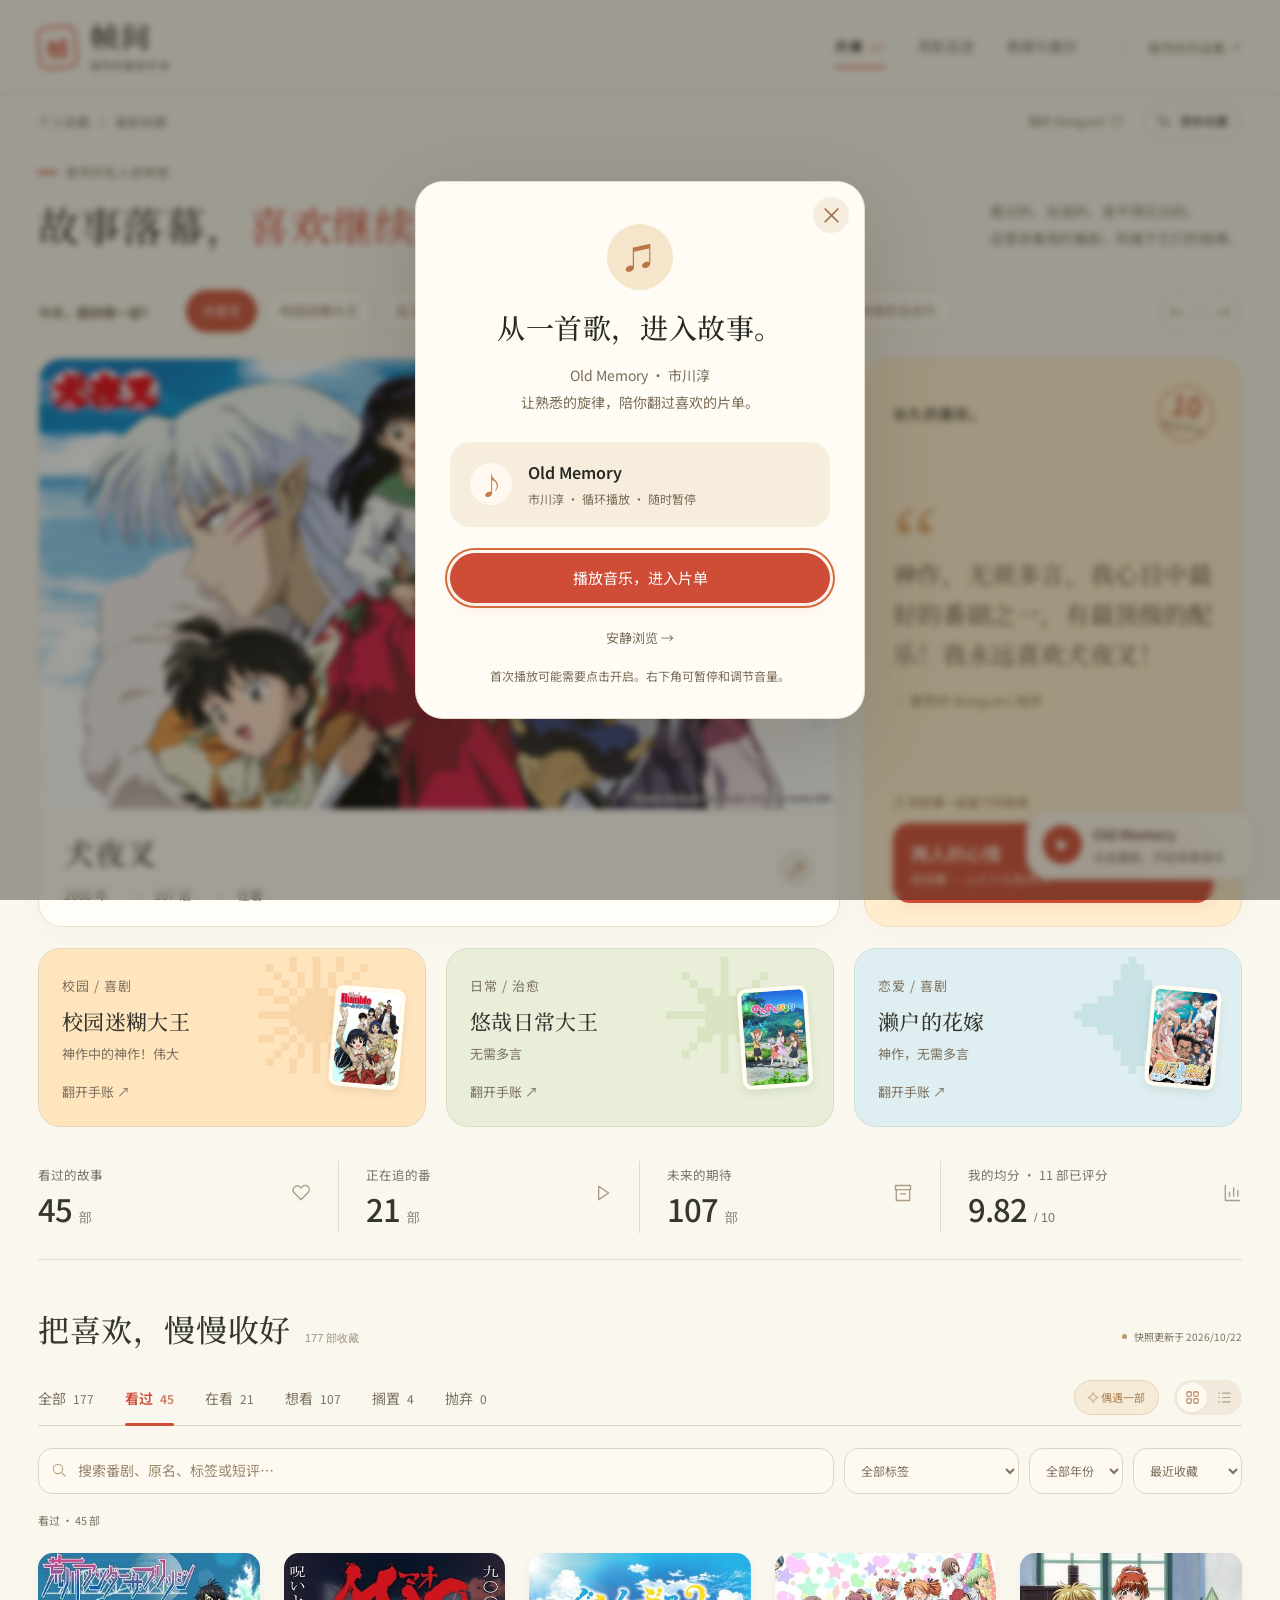
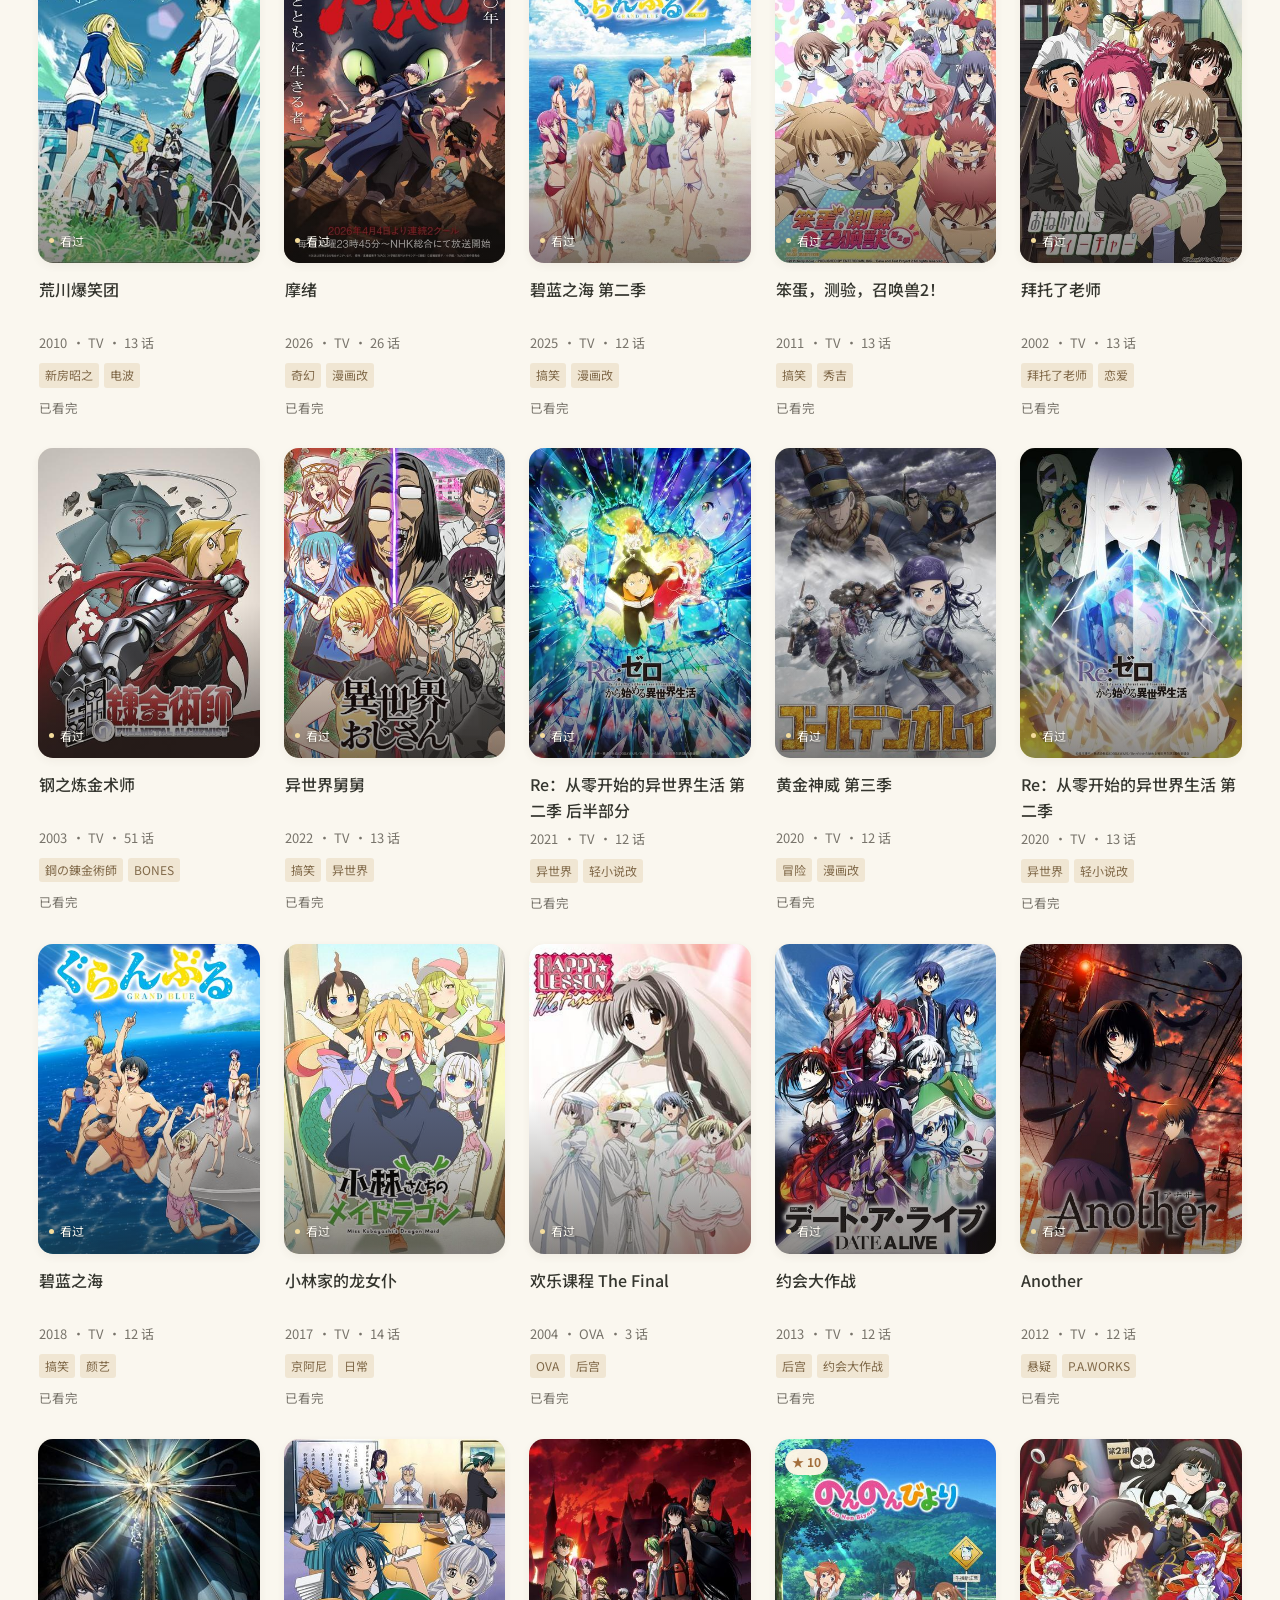
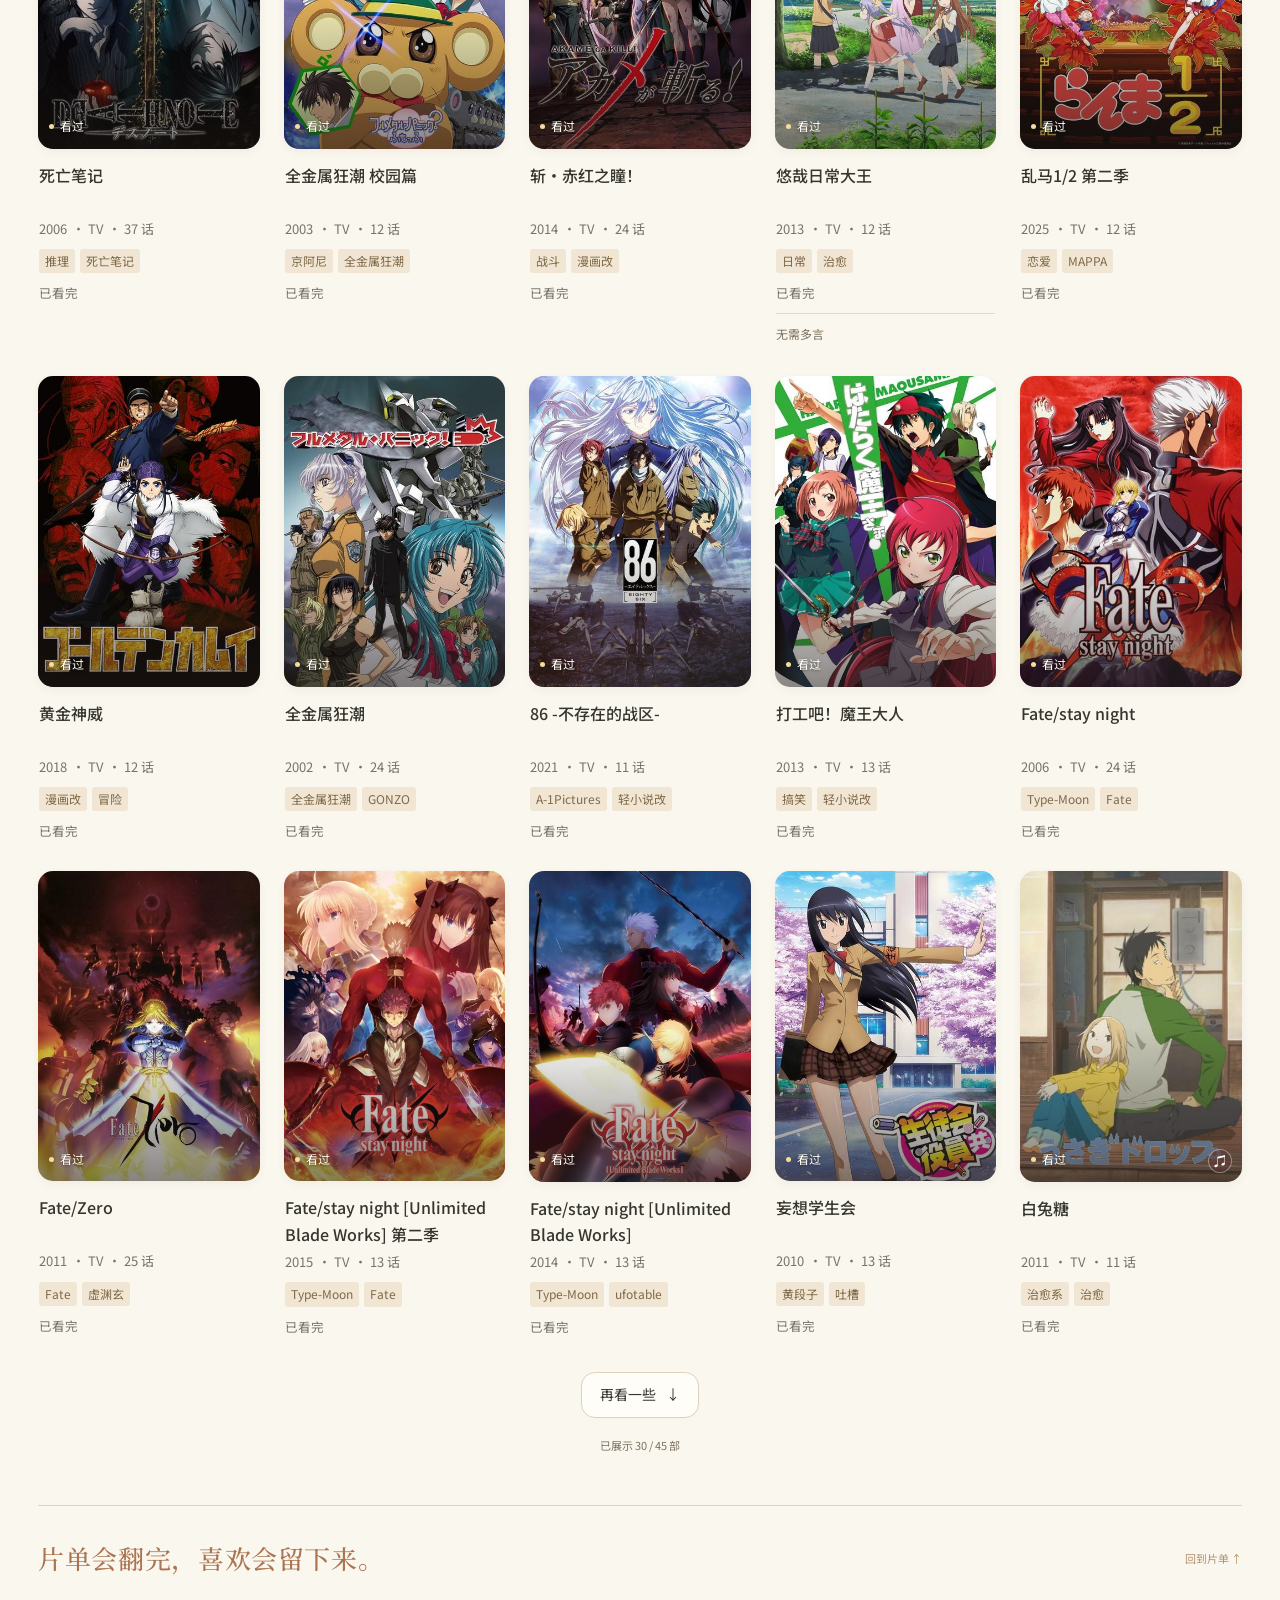
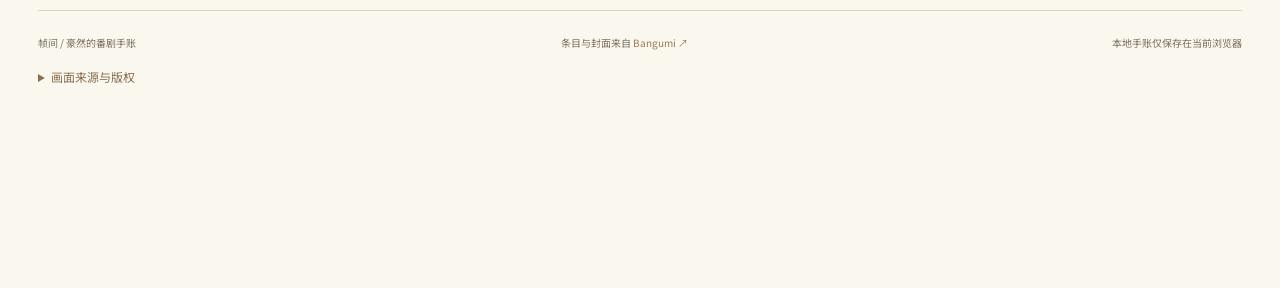
==== index.html @ 16576981 "Deploy 帧间番剧手账 v13 with detail-page v3 styles Co-Authored-By: Claude Opus 5.5 <noreply@anthropic.com>" ====
<!DOCTYPE html>
<html lang="zh-CN"><head><meta charset="utf-8"><meta name="viewport" content="width=device-width, initial-scale=1"><meta name="theme-color" content="#faf7ef"><meta name="description" content="帧间，豪然的独立番剧手账。真实的 Bangumi 收藏、海报、观看进度、评分与感想。"><title>帧间 · 豪然的番剧手账</title><link rel="icon" href="icon.svg" type="image/svg+xml"><link rel="preload" href="assets/fonts/noto-sans-sc-journal-400-700.woff2" as="font" type="font/woff2" crossorigin><link rel="stylesheet" href="style.css?v=13"><script defer src="music.js"></script><script defer src="app.js?v=11"></script></head><body>
<svg class="svg-defs" xmlns="http://www.w3.org/2000/svg" aria-hidden="true"><symbol id="i-grid" viewBox="0 0 24 24"><rect x="3" y="3" width="7" height="7" rx="1.5"/><rect x="14" y="3" width="7" height="7" rx="1.5"/><rect x="3" y="14" width="7" height="7" rx="1.5"/><rect x="14" y="14" width="7" height="7" rx="1.5"/></symbol><symbol id="i-heart" viewBox="0 0 24 24"><path d="M20.5 4.5a5 5 0 0 0-7 0L12 6l-1.5-1.5a5 5 0 0 0-7 7L12 20l8.5-8.5a5 5 0 0 0 0-7Z"/></symbol><symbol id="i-play" viewBox="0 0 24 24"><path d="m8 4 12 8-12 8Z"/></symbol><symbol id="i-chart" viewBox="0 0 24 24"><path d="M4 3v18h17M9 16v-5m5 5V6m5 10v-7"/></symbol><symbol id="i-search" viewBox="0 0 24 24"><circle cx="10.5" cy="10.5" r="7"/><path d="m16 16 5 5"/></symbol><symbol id="i-arrow" viewBox="0 0 24 24"><path d="M5 12h14m-6-6 6 6-6 6"/></symbol><symbol id="i-sync" viewBox="0 0 24 24"><path d="M20 9a8 8 0 0 0-14-3L3 9m0-6v6h6M4 15a8 8 0 0 0 14 3l3-3m0 6v-6h-6"/></symbol><symbol id="i-list" viewBox="0 0 24 24"><path d="M9 5h12M9 12h12M9 19h12M3 5h1M3 12h1M3 19h1"/></symbol><symbol id="i-box" viewBox="0 0 24 24"><path d="M4 8h16v13H4zM3 3h18v5H3zm6 10h6"/></symbol><symbol id="i-external" viewBox="0 0 24 24"><path d="M14 3h7v7m0-7L10 14M10 3H3v18h18v-7"/></symbol><symbol id="i-book" viewBox="0 0 24 24"><path d="M12 5v16M12 6C9 3 4 3 2 5v15c3-2 7-2 10 1 3-3 7-3 10-1V5c-3-2-7-2-10 1Z"/></symbol><symbol id="i-edit" viewBox="0 0 24 24"><path d="m15 4 5 5M3 21l5-1L21 7l-5-5L3 15z"/></symbol><symbol id="i-star" viewBox="0 0 24 24"><path d="m12 2 3 6.5 7 1-5 5 1 7-6-3.5L6 21l1-6.5-5-5 7-1Z"/></symbol></svg>
<a href="#library" class="skip-link">跳到片单</a>
<header class="masthead"><a href="#collection" class="brand" aria-label="帧间首页"><span class="brand-mark" aria-hidden="true">帧</span><span class="brand-sign">帧间<small>豪然的番剧手账</small></span></a><nav class="nav" aria-label="主导航"><button data-page="collection" class="nav-item active">片单<span id="navTotal">—</span></button><button data-page="stats" class="nav-item">观影足迹</button><button id="backupNav" class="nav-item">数据与备份</button></nav><a class="portfolio-link" href="https://haoran-works-anime.orangestork5.chatgpt.site" target="_blank" rel="noopener noreferrer">豪然的作品集 ↗</a></header>
<div class="workspace"><div class="topbar"><span class="breadcrumb">个人收藏 <span>/</span> <b id="pageCrumb">番剧收藏</b></span><div class="top-actions"><a href="https://bangumi.tv/user/1152693" target="_blank" rel="noopener noreferrer" class="source-link">我的 Bangumi <svg><use href="#i-external"/></svg></a><button class="button sync" id="syncBtn"><svg><use href="#i-sync"/></svg><span>更新收藏</span></button></div></div>
<main><section class="journal-intro"><div class="intro-kicker"><span class="red-dash"></span>豪然的私人放映室</div><div class="intro-heading"><h1>故事落幕，<em>喜欢继续。</em><span class="intro-star" aria-hidden="true">✳</span></h1><p>看过的、在追的、舍不得忘记的。<br>这里收着我的番剧，和属于它们的旋律。</p></div></section><div class="hero-switcher" id="heroSwitcher"><div class="feature-switch-label"><b>今天，翻到哪一部？</b><span id="featureCounter" class="sr-only" aria-live="polite"></span></div><div class="feature-options" id="featureOptions" aria-label="选择首页番剧"></div><div class="feature-stepper"><button data-feature-step="-1" aria-label="上一部首页番剧">←</button><button data-feature-step="1" aria-label="下一部首页番剧">→</button></div></div><section class="hero" id="hero" aria-label="精选番剧"><div id="heroCollage" class="hero-collage"></div></section><section class="editorial-shelf" id="editorialShelf" aria-label="我的特别收藏"></section><section class="metrics" aria-label="收藏概况" id="metrics"></section><div id="statusNav" hidden></div>
<section id="collectionPage" class="page-section"><div class="section-heading" id="library"><div><h2>把喜欢，慢慢收好<span id="libraryCount"></span></h2></div><div class="snapshot-label"><span class="tiny-dot"></span><span id="snapshotDate">正在读取记录…</span></div></div>
<div class="collection-toolbar"><div class="tabs" id="statusTabs" aria-label="观看状态"></div><div class="library-actions"><button class="surprise-btn" id="surpriseBtn" title="从当前片单随机打开一部">✧ 偶遇一部</button><div class="view-switch" aria-label="显示方式"><button aria-label="海报视图" aria-pressed="true" data-layout="grid" class="active"><svg><use href="#i-grid"/></svg></button><button aria-label="列表视图" aria-pressed="false" data-layout="list"><svg><use href="#i-list"/></svg></button></div></div></div>
<div class="filterbar"><label class="search-wrap"><svg><use href="#i-search"/></svg><input id="searchInput" type="search" placeholder="搜索番剧、原名、标签或短评…" aria-label="搜索番剧、原名、标签或短评"></label><select id="tagFilter" aria-label="按标签筛选"><option value="">全部标签</option></select><select id="yearFilter" aria-label="按播出年份筛选"><option value="">全部年份</option></select><select id="sortSelect" aria-label="排序方式"><option value="updated">最近收藏</option><option value="rating">我的评分 ↓</option><option value="date">播出时间 ↓</option><option value="title">名称 A—Z</option></select></div>
<div class="result-line"><span id="resultLabel" aria-live="polite">正在加载片单…</span><button class="text-btn" id="clearFilters" hidden>清除筛选 ×</button></div><div id="animeGrid" class="anime-grid"></div><div class="load-more"><button id="loadMore" class="button" hidden>再看一些 <span>↓</span></button><p id="endNote"></p></div></section>
<section id="statsPage" class="page-section" hidden><div class="section-heading"><div><h2>观影足迹</h2><p>从自己的评分与收藏里，回望那些留下来的故事。</p></div></div><div id="statsContent" class="stats-grid"></div></section>
<section class="closing-note"><p>片单会翻完，喜欢会留下来。</p><a href="#library">回到片单 ↑</a></section>
<footer><span>帧间 / 豪然的番剧手账</span><span>条目与封面来自 <a href="https://bangumi.tv/" target="_blank" rel="noopener noreferrer">Bangumi ↗</a></span><span>本地手账仅保存在当前浏览器</span><details class="art-credit"><summary>画面来源与版权</summary><div class="art-credit-grid"><p>犬夜叉：完结篇宣传图，2009。© Rumiko Takahashi / Shogakukan, Yomiuri TV, Sunrise。<a href="https://www.scla.com.cn/Jp/Index/pageView/catid/31/ip/10.html" target="_blank" rel="noopener noreferrer">来源 ↗</a></p><p>校园迷糊大王：二学期发行横图，2006，Prime Video。<a href="https://www.primevideo.com/detail/School-Rumble/0IIDK3F4SWD3840BJA1PM5CKGU" target="_blank" rel="noopener noreferrer">来源 ↗</a></p><p>乱马½：2024 重制版视觉图。© 高桥留美子・小学馆／制作委员会。<a href="https://tv.apple.com/jp/show/ranma-12/umc.cmc.3gfhmkai251xz4w9db60hayqz?l=en" target="_blank" rel="noopener noreferrer">来源 ↗</a></p><p>悠哉日常大王：系列后续篇冬日视觉图。<a href="https://tv.apple.com/us/show/non-non-biyori/umc.cmc.2vn3rw7q8punew7u7emrdpv25" target="_blank" rel="noopener noreferrer">来源 ↗</a></p><p>濑户的花嫁：2007 年动画宣传图。<a href="https://tv.apple.com/jp/show/瀬戸の花嫁/umc.cmc.72yd84bu8yi282exgj140xf68" target="_blank" rel="noopener noreferrer">来源 ↗</a></p><p>白兔糖：2011 年动画水彩视觉图。<a href="https://tv.apple.com/us/show/usagi-drop/umc.cmc.2723yvmzlu3mr46f52ntfb221" target="_blank" rel="noopener noreferrer">来源 ↗</a></p><p>小林家的龙女仆：2017 年第一季官方视觉图。<a href="https://maidragon.jp/1st/" target="_blank" rel="noopener noreferrer">来源 ↗</a></p><p>86：动画发行视觉图。©2020 安里アサト/KADOKAWA/Project-86。<a href="https://tv.apple.com/us/show/86-eighty-six/umc.cmc.gn669web3vt2ulq7a6f4hxzb" target="_blank" rel="noopener noreferrer">来源 ↗</a></p><p>画面版权归原作者及各制作方所有。</p></div></details></footer></main></div>
<dialog id="detailDialog" class="detail-dialog"><button class="close-dialog" aria-label="关闭详情" data-close="detailDialog">×</button><div id="detailContent"></div></dialog>
<dialog id="backupDialog" class="backup-dialog"><button class="close-dialog" aria-label="关闭备份窗口" data-close="backupDialog">×</button><h2>数据与备份</h2><p>网站展示豪然的 Bangumi 公开收藏快照。你在这里修改的状态、进度、评分和短评只保存在当前浏览器，不会改变其他访客看到的片单，也不会写回 Bangumi。</p><div id="backupInfo" class="backup-info"></div><div class="backup-actions"><button class="button primary" id="exportBtn">导出完整片单 ↓</button><button class="button" id="importBtn">导入片单备份 ↑</button><input id="importFile" type="file" accept="application/json,.json" hidden></div><p class="help-text">换设备前请导出备份。点击「更新收藏」可重新读取 Bangumi 公开记录，并保留本地手账。公开片单以站点发布的快照为准。</p><button class="text-btn danger" id="resetBtn">清除本地修改，恢复到最近的 Bangumi 记录</button></dialog>
<audio id="bgmAudio" src="assets/old-memory.mp3" preload="metadata"></audio>
<aside class="music-player" aria-label="背景音乐播放器"><button id="musicToggle" class="music-toggle" aria-label="播放背景音乐" aria-pressed="false"><span id="musicGlyph">▶</span></button><button id="openMusic" class="music-track" aria-label="打开背景音乐歌单"><b id="musicTitle">Old Memory</b><span id="musicState">市川淳 · 已暂停</span></button><button id="musicNext" class="player-icon" aria-label="下一首背景音乐">↠</button><button id="musicLoop" class="player-icon" aria-label="列表循环，点击切换单曲循环" title="列表循环">↻</button><label class="volume-control"><span>音量</span><input id="musicVolume" type="range" min="0" max="100" value="25" aria-label="背景音乐音量"><output id="volumeValue">25%</output></label></aside>
<dialog id="musicDialog" class="music-dialog" aria-labelledby="musicDialogTitle"><button class="close-dialog" data-close="musicDialog" aria-label="关闭背景音乐歌单">×</button><h2 id="musicDialogTitle">故事的另一种声音。</h2><p class="music-intro">Old Memory 已准备好，陪你慢慢翻过片单。<br>其他曲目补齐音源后，会加入循环与番剧联动。</p><div id="musicList" class="music-list"></div><div class="music-help"><p>外部音源无法播放时，可为曲目选择本机音频。音频仅在当前页面使用，关闭页面后需重新选择。</p><p id="musicMessage" role="status"></p></div><input id="localMusicFile" type="file" accept="audio/*,.mp3,.m4a,.ogg,.wav,.flac" hidden></dialog>
<dialog id="welcomeDialog" class="welcome-dialog" aria-labelledby="welcomeTitle"><button class="close-dialog" id="welcomeClose" aria-label="安静进入">×</button><span class="welcome-symbol" aria-hidden="true">♫</span><h2 id="welcomeTitle">从一首歌，进入故事。</h2><p>Old Memory · 市川淳<br>让熟悉的旋律，陪你翻过喜欢的片单。</p><div class="welcome-track"><span aria-hidden="true">♪</span><div><b>Old Memory</b><small>市川淳 · 循环播放 · 随时暂停</small></div></div><button class="button primary" id="welcomePlay" autofocus>播放音乐，进入片单</button><button class="quiet-button" id="welcomeQuiet">安静浏览 →</button><small class="welcome-tip">首次播放可能需要点击开启。右下角可暂停和调节音量。</small></dialog>
<div id="toast" class="toast" role="status" hidden></div><div id="fatalError" class="fatal-error" hidden></div></body></html>
---- style.css ----
:root{--bg:#faf7ef;--paper:#fffdf8;--ink:#282923;--muted:#75746b;--accent:#cf4c36;--line:#dedbd0;--tint:#f0ebdf;font-family:var(--font-ui);font-synthesis:none;color-scheme:light;background:var(--bg);color:var(--ink);scroll-behavior:smooth;scroll-padding-top:115px}*{box-sizing:border-box}[hidden]{display:none!important}body{margin:0;font-size:15px;line-height:1.7}a{color:inherit;text-decoration:none}h1,h2,h3,p,blockquote{margin:0}button,input,select,textarea{font:inherit}button{cursor:pointer;color:inherit}button,a{touch-action:manipulation;-webkit-tap-highlight-color:transparent}button:disabled{opacity:.5;cursor:wait}button:focus-visible,a:focus-visible,input:focus-visible,select:focus-visible,textarea:focus-visible{outline:3px solid #d66b3e;outline-offset:4px}::selection{background:#f9cd9d;color:#493323}svg{width:18px;height:18px;fill:none;stroke:currentColor;stroke-width:1.65;stroke-linecap:round;stroke-linejoin:round;flex-shrink:0}.svg-defs{position:absolute;width:0;height:0;overflow:hidden}.skip-link{position:fixed;top:-80px;left:20px;z-index:40;background:var(--accent);color:white;padding:12px 20px}.skip-link:focus{top:12px}
.masthead{position:sticky;top:0;z-index:7;display:flex;align-items:center;gap:45px;padding:20px max(38px,calc((100vw - 1300px)/2));border-bottom:1px solid #d7d4c7;background:#faf7eff5;backdrop-filter:blur(16px)}.brand{display:flex;align-items:center;gap:13px;flex-shrink:0}.brand-mark{width:39px;height:43px;border:2px solid var(--accent);border-radius:3px;color:var(--accent);font:600 23px var(--font-ui);display:grid;place-items:center;transform:rotate(-5deg)}.brand-sign{font:800 30px/1.1 var(--font-ui);letter-spacing:2px}.brand-sign small{display:block;font:11px/1.6 sans-serif;color:#6e7166;letter-spacing:1px;margin-top:5px}.nav{display:flex;gap:33px;align-items:center;margin-left:auto}.nav-item{border:0;background:none;font-size:14px;padding:9px 0;color:#77776d;position:relative;min-height:42px}.nav-item:after{content:"";position:absolute;height:2px;bottom:0;left:0;right:0;background:var(--accent);transform:scaleX(0);transform-origin:left;transition:transform .22s}.nav-item.active{color:var(--ink);font-weight:600}.nav-item.active:after,.nav-item:hover:after{transform:scaleX(1)}.nav-item span{font:11px Georgia,serif;color:var(--accent);margin-left:6px}.portfolio-link{font-size:12px;color:#77776b;padding-left:25px;border-left:1px solid var(--line);white-space:nowrap}.portfolio-link:hover{color:var(--accent)}.workspace{max-width:1376px;margin:auto;padding:0 38px}.topbar{display:flex;justify-content:flex-end;align-items:center;min-height:52px;gap:20px}.breadcrumb{margin-right:auto;color:#838277;font-size:11px;display:flex;gap:10px}.breadcrumb>b{font-weight:400}.top-actions{display:flex;align-items:center;gap:20px}.source-link{display:inline-flex;align-items:center;gap:6px;color:#78786c;font-size:12px}.source-link svg{width:12px;height:12px}.source-link:hover{color:var(--accent)}.button{display:inline-flex;align-items:center;justify-content:center;gap:10px;min-height:44px;padding:10px 18px;border:1px solid #d0cdbf;border-radius:5px;background:var(--paper);font-size:14px;transition:background .2s,transform .2s,border-color .2s}.button:hover{background:#f1eadd;transform:translateY(-1px);border-color:#bcb4a0}.button.primary{background:var(--accent);border-color:var(--accent);color:#fff}.button.primary:hover{background:#b83f2d;border-color:#b83f2d}.button.sync{min-height:31px;font-size:11px;padding:4px 9px;background:none}.sync svg{width:13px}.sync.busy svg{animation:spin 1s linear infinite}@keyframes spin{to{transform:rotate(360deg)}}.text-btn{background:none;border:0;padding:4px 0;font-size:13px;color:var(--accent)}.text-btn:hover{text-decoration:underline}.eyebrow{font-size:10px;letter-spacing:1.6px;font-weight:600;color:#8b806c}
.journal-intro{padding:15px 0 29px}.intro-kicker{display:flex;align-items:center;gap:9px;color:#787366;font-size:12px;letter-spacing:1px}.red-dash{width:19px;height:3px;background:var(--accent)}.intro-no{margin-left:auto;font-size:9px;letter-spacing:1.8px;color:#908879}.intro-heading{display:flex;justify-content:space-between;align-items:end;gap:25px;margin-top:10px}.intro-heading h1{font:700 clamp(29px,3.2vw,45px)/1.45 var(--font-ui);letter-spacing:1px}.intro-heading h1 em{font-style:normal;color:var(--accent)}.intro-star{display:inline-block;font:33px/1 sans-serif;color:var(--accent);margin-left:16px;vertical-align:4px}.intro-heading>p{font-size:12px;color:#878071;line-height:1.9;padding-bottom:5px}.hero-collage{display:grid;grid-template-columns:minmax(0,2.12fr) minmax(275px,1fr);gap:24px;align-items:stretch}.cover-story{min-width:0;background:#fffdf7;border:1px solid #e0dbce;border-radius:8px;overflow:hidden}.cover-image{border:0;background:#b9dbe5;padding:0;display:block;width:100%;position:relative;overflow:hidden}.cover-image>img{display:block;width:100%;height:auto;aspect-ratio:auto;object-fit:contain;transition:opacity .25s ease}.cover-image:hover>img{transform:none}.image-open{position:absolute;right:16px;bottom:39px;display:flex;align-items:center;gap:12px;background:#fffdf1f2;border:1px solid #fff8;border-radius:30px;color:#463e2c;font-size:11px;padding:9px 14px;opacity:0;transform:translateY(5px);transition:opacity .25s,transform .25s}.cover-image:hover .image-open{opacity:1;transform:none}.cover-caption{display:flex;align-items:center;gap:18px;padding:15px 23px}.cover-caption>div{display:flex;align-items:baseline;gap:13px}.cover-romaji{font:9px/1 monospace;color:var(--accent);letter-spacing:2px;order:2}.cover-caption h2{font:800 31px/1.2 var(--font-ui);letter-spacing:3px}.cover-info{font-size:11px;color:#8a8376;margin-left:auto;white-space:nowrap}.cover-info>span{padding:0 5px;color:#b0a590}.round-arrow{border:1px solid #d4ccbc;border-radius:50%;height:32px;width:32px;display:grid;place-items:center;background:transparent;font-size:19px;transition:color .2s,background .2s;flex-shrink:0}.round-arrow:hover{background:var(--accent);border-color:var(--accent);color:#fff}.editors-note{background:#ffedcd;border-radius:8px;border:1px solid #ecdfbd;padding:27px 28px 23px;display:flex;flex-direction:column;position:relative;min-width:0}.note-top{display:flex;align-items:center;justify-content:space-between;gap:15px}.note-top>span:first-child{font:600 17px/1.5 var(--font-ui);letter-spacing:1px}.note-top small{display:block;font:8px/1.5 sans-serif;letter-spacing:1.5px;color:#9b8768;margin-top:5px}.rating-seal{height:55px;width:55px;border:1px solid #c95a3d;border-radius:50%;display:flex;flex-direction:column;align-items:center;justify-content:center;color:#c55236;transform:rotate(9deg);flex-shrink:0}.rating-seal b{font:28px/1 Georgia,serif}.rating-seal small{font:8px/1.6 sans-serif;color:inherit;margin:2px 0 0;letter-spacing:0}.quote-mark{height:60px;font:100px/.95 Georgia,serif;color:#dfaa69;margin-top:18px}.editors-note blockquote{font:600 clamp(16px,1.45vw,21px)/1.95 var(--font-ui);color:#594433;letter-spacing:.5px}.note-author{display:block;font-size:10px;letter-spacing:.5px;color:#a08c70;margin-top:14px}.note-bottom{margin-top:auto;padding-top:23px}.note-bottom>span{font-size:10px;color:#98815e}.ost-ticket{display:flex;align-items:center;justify-content:space-between;gap:15px;width:100%;text-align:left;padding:14px 15px;margin-top:10px;background:#cf4c36;color:#fff8e8;border:0;border-radius:5px;position:relative;transition:background .2s,transform .2s}.ost-ticket:hover{background:#bb3e2b;transform:translateY(-2px)}.ost-ticket:before,.ost-ticket:after{content:"";position:absolute;top:50%;width:11px;height:11px;border-radius:50%;background:#ffedcd;transform:translateY(-50%)}.ost-ticket:before{left:-5px}.ost-ticket:after{right:-5px}.ost-ticket small{font-size:8px;letter-spacing:1.6px;opacity:.65;display:block}.ost-ticket b{font:600 18px/1.7 var(--font-ui);display:block;letter-spacing:1px}.ost-ticket em{font-size:9px;font-style:normal;opacity:.7;display:block}.ticket-play{width:32px;height:32px;border:1px solid #fff7;border-radius:50%;display:grid;place-items:center;font-size:19px}
.editorial-shelf{display:grid;grid-template-columns:repeat(3,minmax(0,1fr));gap:20px;margin-top:21px}.editorial-card{display:flex;align-items:center;gap:15px;position:relative;isolation:isolate;overflow:hidden;min-width:0;border:1px solid #decfb9;border-radius:7px;padding:21px 20px;background:#ffe5bd;text-align:left;transition:transform .28s cubic-bezier(.2,.8,.2,1),box-shadow .28s}.editorial-card.leaf{background:#e8eed8;border-color:#d4dfc2}.editorial-card.sky{background:#dfeef0;border-color:#cbdfe1}.editorial-copy{min-width:0;flex:1;position:relative;z-index:1}.editorial-kicker{font-size:9px;color:#9c7752;letter-spacing:1px}.leaf .editorial-kicker{color:#849366}.sky .editorial-kicker{color:#739598}.editorial-card h3{font:700 20px/1.7 var(--font-ui);margin-top:7px;white-space:nowrap;letter-spacing:.5px}.editorial-card p{font-size:11px;color:#9a7d5b;line-height:1.8;margin-top:2px}.leaf p{color:#8b9579}.sky p{color:#7c9393}.editorial-link{display:block;font-size:10px;color:#8d7154;margin-top:15px}.leaf .editorial-link{color:#7a8e62}.sky .editorial-link{color:#668e91}.editorial-card>img{width:70px;height:101px;object-fit:cover;border:4px solid #fffdf2;box-shadow:0 4px 8px #3a3b2f18;border-radius:3px;transform:rotate(5deg);transition:transform .3s;position:relative;z-index:1}.editorial-card.leaf>img{transform:rotate(-4deg)}.editorial-decoration{position:absolute;font-size:125px;line-height:1;right:42px;top:0;color:#efc48c66;z-index:0}.leaf .editorial-decoration{color:#c5d5a566}.sky .editorial-decoration{color:#b4d8dc88}.editorial-card:hover{transform:translateY(-4px);box-shadow:0 8px 20px #5b453016}.editorial-card:hover>img{transform:rotate(0deg) scale(1.035)}
.metrics{display:grid;grid-template-columns:repeat(4,minmax(0,1fr));padding:26px 0;border-bottom:1px solid var(--line);margin-bottom:38px;margin-top:8px}.metric{background:none;border:0;border-right:1px solid var(--line);padding:0 27px;min-width:0;display:flex;align-items:center;justify-content:space-between;text-align:left}.metric:first-child{padding-left:0}.metric:last-child{border:0;padding-right:0}.metric-name{font-size:11px;color:#938676}.metric-number{font:500 31px/1.5 Georgia,serif;display:block;letter-spacing:-1px}.metric-number small{font:11px sans-serif;margin-left:7px;color:#9d9180;letter-spacing:0}.metric-icon{color:#ad9c84}.metric-icon svg{height:20px;width:20px;transition:transform .2s}.metric:hover .metric-number{color:var(--accent)}.metric:hover .metric-icon{transform:translateY(-2px)}.page-section{min-width:0}.section-heading{display:flex;justify-content:space-between;align-items:end;gap:20px;margin-bottom:24px;scroll-margin-top:115px}.section-heading h2{font:700 31px/1.6 var(--font-ui);letter-spacing:1px;margin-top:6px}.section-heading h2>span{font:11px sans-serif;margin-left:14px;color:#9d8f7b;letter-spacing:0}.section-heading>div>.eyebrow{font-size:9px;letter-spacing:1.5px;color:#a08d73}.section-heading p{font-size:14px;color:var(--muted);margin-top:8px}.snapshot-label{display:flex;align-items:center;gap:7px;color:#a19580;font-size:10px;padding-bottom:8px}.tiny-dot{height:5px;width:5px;background:#b99961;border-radius:50%}.collection-toolbar{display:flex;justify-content:space-between;align-items:center;gap:20px;border-bottom:1px solid #dfd6c7}.tabs{display:flex;align-items:center;gap:31px}.tab{border:0;background:none;font-size:14px;padding:10px 0 14px;position:relative;color:#9b8c78;white-space:nowrap}.tab span{font-size:10px;margin-left:7px;color:#b0a28e}.tab:after{content:"";position:absolute;bottom:-1px;height:3px;border-radius:2px;background:var(--accent);left:0;right:0;transform:scaleX(0);transition:transform .22s}.tab.active{color:var(--accent);font-weight:600}.tab.active span{color:#cf7960}.tab.active:after{transform:scaleX(1)}.library-actions{display:flex;align-items:center;gap:15px;margin-bottom:7px}.surprise-btn{background:#f5ebd7;border:1px solid #e5d4b8;border-radius:30px;padding:7px 13px;font-size:11px;color:#ad8050;transition:background .2s}.surprise-btn:hover{background:#eddbbc}.view-switch{display:flex;gap:2px;background:#f0e9da;border-radius:5px;padding:3px}.view-switch button{display:grid;place-items:center;width:30px;height:29px;border:0;border-radius:3px;background:none;color:#b0a087}.view-switch button.active{background:#fffaf0;color:#af7850;box-shadow:0 1px 3px #7553230c}.view-switch svg{height:15px;width:15px}.filterbar{display:flex;gap:10px;margin:22px 0 14px}.search-wrap{flex:1;min-width:180px;position:relative}.search-wrap input{min-height:44px;border:1px solid #ded4c2;border-radius:5px;background:#fffcf5;color:#544536;display:block;width:100%;font-size:14px;padding:10px 14px 10px 39px}.search-wrap input::placeholder{color:#b4a58c}.search-wrap>svg{position:absolute;left:13px;top:14px;width:16px;height:16px;color:#b8a78c}.filterbar select{border:1px solid #e1d6c4;border-radius:5px;background:none;font-size:12px;color:#aa9475;min-height:44px;padding:8px 12px;max-width:175px}.result-line{display:flex;justify-content:space-between;align-items:center;min-height:25px;font-size:11px;color:#ae9b7f;margin:12px 0 20px}.anime-grid{display:grid;grid-template-columns:repeat(5,minmax(0,1fr));gap:30px 24px;align-items:start}.anime-card{border:0;background:none;padding:0;min-width:0;text-align:left;position:relative;border-radius:7px}.poster-wrap{aspect-ratio:3/4.2;border-radius:6px;overflow:hidden;background:#ede4d3;position:relative;isolation:isolate;box-shadow:0 3px 8px #54472f0f;transition:transform .28s cubic-bezier(.2,.8,.2,1),box-shadow .28s}.poster-wrap>img{display:block;object-fit:cover;width:100%;height:100%;transition:transform .5s cubic-bezier(.2,.8,.2,1)}.poster-wrap:after{content:"";position:absolute;inset:50% 0 0;z-index:0;pointer-events:none;background:linear-gradient(transparent,#211b1788)}.anime-card:hover .poster-wrap{transform:translateY(-5px);box-shadow:0 12px 24px #51412726}.anime-card:hover .poster-wrap>img{transform:scale(1.035)}.poster-score{position:absolute;top:10px;left:10px;background:#fff6e5f5;border-radius:4px;padding:3px 7px;color:#a36e3b;font-size:12px;font-weight:700}.poster-edit{position:absolute;top:10px;right:10px;background:white;padding:3px 6px;font-size:10px;border-radius:3px;color:var(--accent)}.poster-status{position:absolute;z-index:1;bottom:12px;left:11px;display:flex;align-items:center;gap:6px;font-size:11px;color:#fffcf4;text-shadow:0 1px 3px #0007}.status-dot{width:5px;height:5px;border-radius:50%;background:#f4dc9c;display:inline-block}.poster-hover{position:absolute;inset:0;z-index:2;background:#4a2b2425;display:grid;place-items:center;opacity:0;transition:opacity .25s}.poster-hover>span{background:#fff8e9ed;color:#8b6241;border-radius:30px;padding:9px 15px;font-size:11px;transform:translateY(6px);transition:transform .25s}.anime-card:hover .poster-hover{opacity:1}.anime-card:hover .poster-hover>span{transform:none}.soundtrack-badge{position:absolute;z-index:3;bottom:9px;right:10px;height:24px;width:24px;border-radius:50%;border:1px solid #fff6;background:#5e302b66;color:white;display:grid;place-items:center;font-size:13px}.card-content{padding:13px 1px 0}.card-content h3{font-size:16px;font-weight:600;line-height:1.65;min-height:52px;display:-webkit-box;-webkit-line-clamp:2;-webkit-box-orient:vertical;overflow:hidden;transition:color .2s}.anime-card:hover h3{color:var(--accent)}.card-meta{display:flex;gap:5px;flex-wrap:wrap;font-size:12px;color:#a28e71;margin-top:4px}.card-tags{display:flex;gap:5px;flex-wrap:wrap;margin-top:9px;max-height:48px;overflow:hidden}.card-tags>span{font-size:11px;padding:2px 6px;border-radius:3px;background:#f0e6d3;color:#ac8d62}.card-progress{display:flex;align-items:center;gap:7px;font-size:11px;color:#b39c7a;margin-top:9px}.card-progress progress{width:45px;height:4px;border:0;accent-color:#cc9565}.card-comment{font-size:12px;line-height:1.9;color:#a78b67;margin-top:10px;padding-top:9px;border-top:1px solid #e5d9c5;display:-webkit-box;-webkit-line-clamp:2;-webkit-box-orient:vertical;overflow:hidden}.anime-grid.list{grid-template-columns:1fr 1fr;gap:0 30px}.anime-grid.list .anime-card{display:flex;gap:20px;padding:20px 0;border-bottom:1px solid var(--line)}.anime-grid.list .poster-wrap{width:105px;flex-shrink:0}.anime-grid.list .card-content{padding:2px 0;min-width:0}.anime-grid.list h3{min-height:0}.anime-grid.list .poster-hover{display:none}.anime-grid.list .poster-status{left:8px;font-size:10px}.no-image:before{content:attr(data-title);display:grid;place-items:center;position:absolute;inset:0;padding:20px;font:20px serif;color:#aa9272}.no-image>img{opacity:0}.empty-state{grid-column:1/-1;text-align:center;padding:65px 20px;border:1px dashed #dccdb5;border-radius:8px}.empty-state p{margin:10px 0 20px;color:var(--muted)}.load-more{text-align:center;padding:35px 0 15px}.load-more p{font-size:11px;color:#b49c7a;margin-top:18px}.closing-note{display:flex;align-items:center;justify-content:space-between;gap:20px;border-top:1px solid #dfd3bf;border-bottom:1px solid #dfd3bf;padding:31px 0;margin-top:35px}.closing-note p{font:600 25px var(--font-ui);color:#ab7451}.closing-note p>span{display:block;font:9px sans-serif;letter-spacing:2px;color:#bc9a74;margin-top:12px}.closing-note>a{font-size:11px;color:#b1936d}footer{display:flex;justify-content:space-between;gap:15px;flex-wrap:wrap;font-size:10px;color:#b09876;padding:23px 0 108px}footer a{color:#9c7951}.art-credit{width:100%;font-size:9px;color:#b9a98f;line-height:1.8}

.stats-grid{display:grid;grid-template-columns:1fr 1fr;gap:24px}.stat-panel{border:1px solid var(--line);border-radius:10px;background:var(--paper);padding:30px}.stat-panel h3{font-size:19px;font-weight:600}.stat-panel>p{font-size:13px;color:var(--muted);margin:12px 0 20px}.big-stat{font:42px Georgia,serif;margin:20px 0 10px}.big-stat small{font:12px sans-serif;color:var(--muted);margin-left:12px}.bar-row{display:grid;grid-template-columns:73px 1fr 25px;gap:12px;align-items:center;font-size:12px;margin:13px 0;color:#6c775e}.bar-track{height:6px;background:#ecefe4;border-radius:4px;overflow:hidden}.bar-fill{height:100%;background:#92a47c;border-radius:4px}.bar-row>b{font-weight:500;text-align:right}.rated-list{display:grid;gap:12px}.rated-item{display:flex;align-items:center;gap:12px;font-size:13px}.rated-item img{width:36px;height:48px;object-fit:cover;border-radius:3px}.rated-item span{flex:1}.rated-item b{font-size:12px;color:var(--accent)}.tag-cloud{display:flex;gap:7px;flex-wrap:wrap;margin-top:20px}.tag-cloud button{font-size:11px;background:#eef0e8;border:0;border-radius:4px;padding:5px 8px;color:#6f7a60}
body:has(dialog[open]){overflow:hidden}dialog{border:1px solid #dedfd4;box-shadow:0 24px 100px #202f2133;border-radius:15px;background:var(--paper);color:var(--ink);max-height:calc(100dvh - 40px);padding:0;overscroll-behavior:contain}dialog::backdrop{background:#26312670;backdrop-filter:blur(5px)}dialog[open]{animation:dialog-in .25s cubic-bezier(.2,.8,.2,1)}@keyframes dialog-in{from{opacity:0;transform:translateY(15px) scale(.99)}to{opacity:1;transform:none}}.close-dialog{position:absolute;right:15px;top:13px;width:34px;height:34px;background:#fffefaee;border:1px solid #dce0d3;border-radius:50%;font-size:23px;line-height:1;color:#6b765e;z-index:2;transition:background .2s,transform .2s}.close-dialog:hover{background:#e9eddf;transform:rotate(90deg)}.detail-dialog{width:min(790px,calc(100% - 30px))}.detail-head{display:flex;gap:27px;align-items:start;padding:34px 38px;background:#eaece1}.detail-cover{width:145px;aspect-ratio:3/4.2;object-fit:cover;border-radius:7px;box-shadow:0 8px 15px #2634201a}.detail-info{padding-top:10px;min-width:0}.detail-info h2{font:600 29px/1.5 var(--font-ui);margin:13px 12px 8px 0}.detail-original{font-size:13px;color:var(--muted);margin-bottom:14px;overflow-wrap:anywhere}.detail-meta{display:flex;flex-wrap:wrap;gap:8px 14px;font-size:12px;color:#6c775d;margin-bottom:16px}.detail-body{padding:28px 38px 34px}.detail-tags{display:flex;flex-wrap:wrap;gap:7px;margin-bottom:22px}.detail-tags span{font-size:12px;color:#748063;padding:4px 8px;background:#e9eddf;border-radius:4px}.detail-summary{font-size:14px;line-height:2;color:#6e785f;white-space:pre-wrap;margin:8px 0 22px}.detail-body h3{font:600 21px var(--font-ui);margin-bottom:13px}.detail-body .explain{font-size:13px;line-height:1.9;color:var(--muted);margin-bottom:20px}.edit-row{display:grid;grid-template-columns:1fr 1fr;gap:16px}.edit-row label,.comment-label,.progress-edit label{display:block;font-size:13px;color:#657157}.edit-row select,.edit-row input,.detail-body textarea,.progress-edit input{display:block;width:100%;border:1px solid #d6ddcb;border-radius:6px;background:white;color:#44533a;font-size:15px;padding:10px 12px;margin-top:7px}.progress-edit{display:flex;align-items:end;gap:13px;padding:15px;border:1px solid var(--line);background:#f1f3e9;border-radius:8px;margin:18px 0}.progress-edit label{flex:1;min-width:0}.progress-total{font-size:12px;color:var(--muted);padding-bottom:11px;white-space:nowrap}.progress-note{font-size:12px;color:var(--muted);line-height:1.8}.comment-label{margin-top:18px}.detail-body textarea{min-height:105px;resize:vertical;line-height:1.9}.edit-actions{display:flex;justify-content:space-between;align-items:center;gap:15px;flex-wrap:wrap;margin-top:21px}.backup-dialog{width:min(550px,calc(100% - 30px));padding:35px}.backup-dialog h2{font:600 26px var(--font-ui);margin:15px 0}.backup-dialog p{font-size:14px;line-height:1.95;color:var(--muted)}.backup-info{padding:16px;background:#eff2e6;border-radius:7px;font-size:13px;line-height:2.1;color:#6d795c;margin:22px 0}.backup-actions{display:flex;gap:10px;flex-wrap:wrap}.backup-dialog .help-text{font-size:12px;margin:22px 0}.danger{color:#a3674d}.toast{position:fixed;bottom:108px;left:50%;transform:translateX(-50%);max-width:calc(100% - 30px);background:#4b5c3f;color:white;border-radius:8px;padding:12px 20px;z-index:30;font-size:13px;text-align:center;box-shadow:0 5px 20px #263c2020}.fatal-error{position:fixed;bottom:20px;left:20px;right:20px;background:#fff4df;border:1px solid #d8bb94;padding:20px;z-index:30;border-radius:8px}
.music-player{position:fixed;bottom:20px;right:25px;display:flex;align-items:center;gap:11px;border:1px solid #d9ddcf;background:#fffefaee;border-radius:12px;box-shadow:0 8px 35px #273c2414;backdrop-filter:blur(16px);padding:11px 14px;z-index:8;max-width:calc(100% - 28px)}.music-toggle{width:39px;height:39px;flex-shrink:0;border:0;border-radius:50%;background:#5d6d4e;color:white;display:grid;place-items:center}.music-toggle span{font-size:13px}.music-track{text-align:left;border:0;background:none;padding:0;min-width:145px}.music-track b{display:block;font-size:13px;font-weight:600}.music-track>span{display:block;font-size:11px;line-height:1.7;color:#7a816e}.music-track:hover b{color:var(--accent)}.player-icon{border:0;background:none;color:#758264;font-size:23px;min-width:31px;height:35px;border-radius:5px;padding:0 4px}.player-icon:hover{background:#edf0e5}.volume-control{display:flex;align-items:center;gap:6px;border-left:1px solid var(--line);padding-left:10px;font-size:10px;color:var(--muted)}.volume-control input{width:55px;accent-color:#768965}.volume-control output{font-size:10px;min-width:24px}.music-player.is-playing .music-toggle{box-shadow:0 0 0 5px #7f936514}.welcome-dialog{width:min(450px,calc(100% - 30px));text-align:center;padding:38px 33px 29px}.welcome-symbol{width:57px;height:57px;display:grid;place-items:center;font-size:30px;color:#7f8e68;background:#eff1e7;border-radius:17px;margin:0 auto 23px}.welcome-dialog h2{font:600 26px/1.5 var(--font-ui);margin:18px 0 14px}.welcome-dialog>p{font-size:14px;line-height:1.95;color:var(--muted)}.welcome-track{display:flex;align-items:center;gap:13px;text-align:left;padding:15px;background:#f0f2e8;border-radius:8px;margin:26px 0}.welcome-track>span{font-size:25px;color:#84936c}.welcome-track b{font-size:13px;display:block}.welcome-track small{font-size:11px;color:var(--muted);display:block;margin-top:3px}.welcome-dialog .button{display:flex;width:100%;min-height:47px}.quiet-button{border:0;background:none;font-size:13px;color:#788367;min-height:45px;padding:14px 5px 6px}.welcome-tip{display:block;font-size:11px;line-height:1.9;color:#858c79;margin-top:10px}.music-dialog{width:min(640px,calc(100% - 26px));padding:35px}.music-dialog h2{font:600 27px/1.6 var(--font-ui);margin:13px 0 10px}.music-intro{color:var(--muted);font-size:13px;line-height:1.9;margin-bottom:25px}.music-row{display:flex;gap:12px;align-items:center;border-top:1px solid var(--line);padding:16px 0}.music-row.selected{color:#526543}.choose-track{display:flex;align-items:center;gap:15px;text-align:left;border:0;background:none;padding:0;flex:1;min-width:0}.track-number{font:12px monospace;color:#9b9f91;width:18px;flex-shrink:0}.choose-track b{font-size:14px;display:block;font-weight:600}.choose-track b small{font-size:11px;color:var(--muted);font-weight:400;margin-left:8px}.choose-track>span>span{display:block;font-size:11px;color:var(--muted);margin-top:4px}.choose-track em{display:block;font-size:10px;color:#939981;font-style:normal;margin-top:4px}.track-actions{display:flex;align-items:center;gap:13px;flex-shrink:0}.track-actions button{font-size:11px}.track-actions a{font-size:18px;color:#90977e}.music-help{background:#eff1e7;border-radius:7px;padding:12px 15px;font-size:11px;color:#7c856c;line-height:1.9;margin-top:10px}.music-help p+p{margin-top:8px;color:var(--accent)}.anime-grid.refreshing{animation:results-in .22s ease both}@keyframes results-in{from{opacity:.35;transform:translateY(4px)}to{opacity:1;transform:none}}
/* Shared controls carry the magazine palette. */
.stat-panel{background:var(--paper);border-color:var(--line)}.bar-fill{background:#c97d58}.bar-track{background:#f0e5d3}.bar-row,.detail-meta,.detail-summary,.detail-body .explain,.edit-row label,.comment-label,.progress-edit label,.progress-total,.progress-note,.backup-dialog p,.backup-info,.backup-dialog .help-text,.music-track>span,.volume-control,.welcome-dialog>p,.welcome-tip,.welcome-track small,.quiet-button,.music-intro,.choose-track>span>span,.choose-track em,.music-help{color:#796c58}.detail-head{background:#f5ead6}.detail-body h3,.detail-info h2,.backup-dialog h2{color:#463d32}.detail-tags span,.tag-cloud button{background:#f3e9d8;color:#8c6e48}.detail-cover{box-shadow:0 8px 20px #6d49341f}.edit-row select,.edit-row input,.detail-body textarea,.progress-edit input{border-color:#ded1bb;color:#66513d}.progress-edit,.backup-info,.music-help{background:#f4ecdd;border-color:#e6d8c0}.close-dialog{color:#a36d48;border-color:#e1d1b8;background:#fffaf0}.close-dialog:hover{background:#f4e2c5}.detail-music{display:block;border:1px solid #ddbca3;background:#faebda;color:#a56946;border-radius:4px;font-size:11px;padding:6px 9px;margin-top:13px;text-align:left}.detail-music:hover{background:#f2dbc0}.music-player{border-color:#e0d2bc;background:#fffcf4f0;box-shadow:0 8px 35px #6b432a14}.music-toggle{background:var(--accent)}.music-track b{color:#674c36}.player-icon{color:#a17d54}.player-icon:hover{background:#f7ead4}.volume-control input{accent-color:#c78755}.music-player.is-playing .music-toggle{box-shadow:0 0 0 5px #cf4c3612}.welcome-symbol{color:#ca7447;background:#f8ead1}.welcome-track{background:#f5ecd9}.welcome-track>span{color:#c27c49}.welcome-dialog{background:#fffcf5}.music-row.selected{color:var(--accent)}.choose-track em{font-size:11px}.track-number{color:#b1a087}.track-actions a{color:#b7946c}.music-help p+p{color:var(--accent)}.toast{background:#ad6345}.danger{color:#b86545}.rated-item b{color:var(--accent)}
/* Secondary copy remains readable on the light paper. */
.card-meta,.card-progress,.card-comment,.result-line,.filterbar select,.tab,.snapshot-label,.metric-name,.metric-number small,.cover-info,.source-link,.portfolio-link,.intro-heading>p,.editorial-card p,.editorial-link,.editorial-kicker,.editorial-card.leaf p,.editorial-card.sky p,.leaf .editorial-link,.sky .editorial-link,.leaf .editorial-kicker,.sky .editorial-kicker,.load-more p,footer,.art-credit{color:#7c705e}.card-tags>span{color:#806949}.search-wrap input::placeholder{color:#97866b}.note-author{color:#8e7452}.note-bottom>span{color:#967345}.note-top small{color:#927347}.eyebrow{color:#8c7759}
@media(min-width:1700px){.workspace{max-width:1480px}.masthead{padding-left:max(38px,calc((100vw - 1404px)/2));padding-right:max(38px,calc((100vw - 1404px)/2))}.anime-grid{grid-template-columns:repeat(6,minmax(0,1fr))}}
@media(max-width:1150px){.workspace{padding:0 28px}.masthead{padding:18px 28px;gap:28px}.nav{gap:27px}.portfolio-link{padding-left:20px}.hero-collage{grid-template-columns:minmax(0,1.8fr) minmax(270px,1fr);gap:20px}.editors-note{padding:24px}.quote-mark{height:45px;font-size:80px;margin-top:12px}.editors-note blockquote{font-size:17px;line-height:1.85}.note-bottom{padding-top:18px}.cover-caption{padding:15px 18px;gap:12px}.cover-romaji{display:none}.cover-caption h2{font-size:29px}.cover-info{font-size:10px}.editorial-shelf{gap:15px}.editorial-card{padding:19px 16px;gap:11px}.editorial-card h3{font-size:18px}.editorial-card>img{width:61px;height:89px}.editorial-card p{font-size:10px}.anime-grid{grid-template-columns:repeat(4,minmax(0,1fr));gap:29px 21px}.tabs{gap:25px}.filterbar select{max-width:145px}.metric{padding:0 20px}.intro-heading h1{font-size:38px}.intro-heading>p{font-size:11px}.intro-star{font-size:29px;margin-left:10px}.section-heading h2{font-size:29px}}
@media(max-width:900px){.workspace{padding:0 24px}.masthead{padding:17px 24px;gap:20px}.portfolio-link{padding-left:17px}.nav{gap:23px}.brand-sign{font-size:27px}.brand-sign small{font-size:10px}.brand-mark{height:40px;width:36px;font-size:21px}.intro-heading h1{font-size:33px}.intro-heading>p{display:none}.intro-star{font-size:27px}.hero-collage{grid-template-columns:minmax(0,1.5fr) minmax(260px,1fr);gap:17px}.editors-note{padding:20px}.note-top>span:first-child{font-size:15px}.rating-seal{height:45px;width:45px}.rating-seal b{font-size:23px}.quote-mark{height:38px;margin-top:11px;font-size:68px}.editors-note blockquote{font-size:15px;line-height:1.8}.note-author{font-size:9px;margin-top:10px}.note-bottom{padding-top:15px}.note-bottom>span{font-size:9px}.ost-ticket{padding:11px 13px;gap:10px;margin-top:7px}.ost-ticket b{font-size:16px}.ost-ticket small{font-size:7px}.ost-ticket em{font-size:8px}.ticket-play{width:27px;height:27px;font-size:17px}.cover-caption{padding:17px 16px;flex-wrap:wrap;gap:8px 10px}.cover-caption>div{flex:1}.cover-caption h2{font-size:28px}.cover-info{font-size:10px;order:3;width:100%;margin:0}.cover-image>img{min-height:0;object-fit:contain;object-position:center}.editorial-shelf{gap:14px}.editorial-card{padding:16px 13px;display:block;min-height:168px}.editorial-card h3{font-size:17px;white-space:normal;max-width:140px;line-height:1.7}.editorial-card>img{position:absolute;right:12px;bottom:21px;width:51px;height:73px;opacity:.9}.editorial-card p{font-size:10px;max-width:110px}.editorial-link{font-size:9px;position:absolute;bottom:-35px;left:0}.editorial-kicker{font-size:8px}.editorial-decoration{font-size:120px;right:10px}.metrics{margin-bottom:31px;padding:24px 0}.metric-icon{display:none}.metric{padding:0 16px}.metric-name{font-size:10px}.metric-number{font-size:28px}.anime-grid{grid-template-columns:repeat(3,minmax(0,1fr));gap:28px 19px}.collection-toolbar{flex-wrap:wrap;gap:4px}.tabs{flex:1;justify-content:space-between;gap:25px}.library-actions{margin-left:auto;padding:5px 0 6px}.filterbar{flex-wrap:wrap}.search-wrap{flex-basis:100%}.filterbar select{flex:1;max-width:none;min-width:0}.stats-grid{grid-template-columns:1fr}.music-player{right:18px;bottom:16px}.music-track{min-width:130px}.volume-control>span{display:none}}
@media(max-width:650px){:root{scroll-padding-top:135px}.workspace{padding:0 18px}.masthead{padding:15px 18px 9px;gap:14px;flex-wrap:wrap}.brand-mark{width:32px;height:36px;font-size:20px;border-width:1.5px}.brand{gap:9px}.brand-sign{font-size:27px}.brand-sign small{font-size:9px;letter-spacing:.5px}.portfolio-link{margin-left:auto;border:0;padding:0;font-size:11px}.nav{order:3;width:100%;justify-content:space-between;gap:20px;margin:0}.nav-item{font-size:13px;min-height:33px;padding:4px 0 7px}.topbar{min-height:47px}.breadcrumb{display:none}.top-actions{width:100%;justify-content:space-between}.source-link{font-size:11px}.button.sync{font-size:10px;min-height:29px}.journal-intro{padding:12px 0 20px}.intro-kicker{font-size:10px;letter-spacing:.5px}.intro-no{font-size:7px;letter-spacing:.8px}.red-dash{height:2px;width:13px}.intro-heading{margin-top:10px;gap:0}.intro-heading h1{font-size:clamp(24px,6.9vw,35px);letter-spacing:.3px;white-space:nowrap}.intro-star{font-size:22px;margin-left:8px;vertical-align:1px}.hero-collage{display:block}.cover-story{border-radius:6px}.cover-image>img{min-height:0;object-fit:contain;aspect-ratio:auto}.cover-caption{padding:15px 17px;gap:8px 13px;flex-wrap:nowrap}.cover-caption>div{flex:0 0 auto}.cover-caption h2{font-size:28px;letter-spacing:2px}.cover-info{margin-left:auto;font-size:9px;width:auto;order:0;white-space:normal;max-width:110px;text-align:right}.cover-info span{padding:0 2px}.round-arrow{height:29px;width:29px;font-size:17px}.image-open{display:none}.editors-note{margin-top:15px;padding:20px 21px 18px;border-radius:6px}.note-top{display:none}.quote-mark{position:absolute;top:12px;right:18px;font-size:90px;color:#dfaa693d;height:0;margin:0;pointer-events:none}.editors-note blockquote{font-size:16px;line-height:1.9;position:relative;padding-right:0;letter-spacing:0}.note-author{font-size:10px;margin-top:10px}.note-bottom{padding-top:12px}.note-bottom>span{display:none}.ost-ticket{padding:11px 16px;margin-top:0}.ost-ticket>span:first-child{display:grid;grid-template-columns:auto 1fr;gap:1px 12px;align-items:center}.ost-ticket small{grid-column:1/-1;font-size:7px;letter-spacing:1px}.ost-ticket b{font-size:17px;line-height:1.7}.ost-ticket em{font-size:9px}.ticket-play{height:30px;width:30px}.editorial-shelf{display:flex;overflow:auto;scroll-snap-type:x mandatory;gap:13px;padding:4px 1px 12px;margin-top:16px;scrollbar-width:thin;scrollbar-color:#d3b98f transparent}.editorial-card{flex:0 0 86%;display:flex;min-height:157px;padding:20px;gap:18px;scroll-snap-align:start}.editorial-card h3{font-size:21px;white-space:nowrap;max-width:none}.editorial-card p{font-size:12px;max-width:none}.editorial-kicker{font-size:10px}.editorial-card>img{position:relative;right:auto;bottom:auto;width:67px;height:96px;opacity:1}.editorial-link{font-size:11px;position:static;margin-top:13px}.editorial-decoration{font-size:140px;right:25px}.metrics{grid-template-columns:repeat(2,minmax(0,1fr));gap:18px 0;padding:20px 0 24px;margin-top:4px;margin-bottom:29px}.metric{padding:0 0 0 21px}.metric:nth-child(2){border:0}.metric:nth-child(3){padding-left:0}.metric-name{font-size:11px}.metric-number{font-size:31px}.metric-number small{font-size:11px}.section-heading{scroll-margin-top:135px;flex-wrap:wrap;align-items:start;gap:7px;margin-bottom:18px}.section-heading h2{font-size:27px;margin-top:5px;letter-spacing:.5px}.section-heading h2>span{font-size:10px;margin-left:8px}.section-heading>div>.eyebrow{font-size:8px;letter-spacing:1px}.snapshot-label{font-size:10px;padding-bottom:0}.tabs{gap:23px;width:100%;flex-basis:100%;overflow:auto;scrollbar-width:none}.tab{font-size:14px;padding-bottom:12px}.tab span{display:none}.library-actions{width:100%;justify-content:space-between;margin:0;padding:5px 0 10px}.surprise-btn{font-size:12px;min-height:35px;padding:6px 13px}.view-switch button{width:32px;height:30px}.filterbar{gap:8px;margin-top:17px}.search-wrap input{font-size:16px;min-height:46px;padding-left:38px}.search-wrap>svg{top:15px}.filterbar select{font-size:13px;min-height:43px;padding:8px;max-width:calc(50% - 4px)}.filterbar #sortSelect{max-width:none;flex-basis:100%}.result-line{font-size:12px;margin:13px 0 18px}.anime-grid{grid-template-columns:repeat(2,minmax(0,1fr));gap:27px 16px}.poster-wrap{aspect-ratio:3/4.15}.poster-score{font-size:11px;top:8px;left:8px;padding:2px 6px}.poster-status{font-size:10px;bottom:10px;left:9px}.soundtrack-badge{height:22px;width:22px;bottom:8px;right:8px}.poster-hover{display:none}.card-content{padding-top:11px}.card-content h3{font-size:16px;line-height:1.65;min-height:52px}.card-meta,.card-tags>span,.card-progress,.card-comment{font-size:12px}.card-meta{gap:4px}.card-progress{flex-wrap:wrap;gap:5px}.anime-grid.list{grid-template-columns:1fr}.anime-grid.list .anime-card{gap:17px;padding:18px 0}.anime-grid.list .poster-wrap{width:92px}.anime-grid.list .card-content{flex:1}.load-more{padding-top:30px}.load-more p{font-size:11px}.closing-note{padding:25px 0;gap:10px}.closing-note p{font-size:20px}.closing-note p>span{font-size:8px;margin-top:10px;letter-spacing:1.5px}.closing-note>a{font-size:10px;white-space:nowrap}footer{font-size:10px;gap:9px;padding-bottom:110px}.art-credit{font-size:8px}.section-heading p{font-size:13px}.stat-panel{padding:23px}.stat-panel h3{font-size:18px}.detail-head{padding:28px 21px 23px;gap:17px}.detail-cover{width:95px}.detail-info{padding-top:5px}.detail-info .eyebrow{font-size:8px;letter-spacing:.6px}.detail-info h2{font-size:22px;margin:11px 13px 8px 0}.detail-original{font-size:11px}.detail-meta{font-size:11px;gap:5px 8px;margin-bottom:11px}.detail-info .source-link{font-size:11px}.detail-body{padding:23px}.detail-body h3{font-size:20px}.detail-body .explain{font-size:12px}.edit-row{gap:12px}.edit-row label,.comment-label,.progress-edit label{font-size:12px}.edit-row select,.edit-row input,.detail-body textarea,.progress-edit input{font-size:16px}.progress-edit{gap:9px;padding:12px}.progress-edit .button{font-size:12px;padding:9px;min-height:44px}.progress-total{font-size:10px}.edit-actions .button{font-size:13px}.edit-actions .text-btn{font-size:12px}.backup-dialog,.music-dialog{padding:30px 23px}.backup-dialog p{font-size:13px}.music-player{left:12px;right:12px;bottom:12px;padding:10px;gap:8px;max-width:none;border-radius:11px}.music-toggle{width:34px;height:34px}.music-track{min-width:0;flex:1}.music-track b{font-size:12px}.music-track>span{font-size:10px}.player-icon{font-size:21px;min-width:25px;padding:0}.volume-control{gap:3px;padding-left:7px}.volume-control input{width:36px}.volume-control output{font-size:9px;min-width:21px}.welcome-dialog{padding:33px 24px 26px}.welcome-dialog h2{font-size:24px}.welcome-dialog .eyebrow{font-size:8px;letter-spacing:1px}.welcome-dialog>p{font-size:13px}.welcome-tip{font-size:10px}.music-dialog h2{font-size:24px}.music-row{gap:8px}.choose-track{gap:10px}.choose-track b{font-size:13px}.choose-track b small{display:block;font-size:10px;margin:2px 0 0}.choose-track>span>span{font-size:10px}.choose-track em{font-size:10px}.track-actions{gap:10px}.track-actions button{font-size:10px}.music-help{font-size:10px}.toast{bottom:95px;font-size:12px}}
@media(prefers-reduced-motion:reduce){:root{scroll-behavior:auto}*,*::before,*::after{animation:none!important;transition:none!important}.cover-image:hover>img,.anime-card:hover .poster-wrap,.anime-card:hover .poster-wrap>img,.editorial-card:hover,.editorial-card:hover>img{transform:none}}
/* Selectable cover stories. */
.hero-switcher{display:flex;align-items:center;gap:18px;padding:0 0 16px;margin-top:1px;min-width:0}.feature-switch-label{flex-shrink:0;min-width:130px}.feature-switch-label>b{font-size:12px;font-weight:600;display:block;color:#635747}.feature-switch-label>span{font:10px/1.8 monospace;color:#aa8c67;letter-spacing:2px;display:block;margin-top:3px}.feature-options{display:flex;gap:7px;flex:1;min-width:0;overflow-x:auto;scrollbar-width:thin;scrollbar-color:#d7c5a9 transparent;padding:4px 2px 7px}.feature-option{white-space:nowrap;border:1px solid #dfd2bc;border-radius:30px;padding:7px 13px;min-height:36px;background:#fffaf0;font-size:12px;color:#8b765a;transition:background .2s,color .2s,border-color .2s}.feature-option:hover{background:#f1e1c5}.feature-option.active{background:#c94f38;border-color:#c94f38;color:white}.feature-stepper{display:flex;gap:6px;flex-shrink:0}.feature-stepper button{height:34px;width:34px;border:1px solid #dbcbb2;border-radius:50%;background:none;color:#a17c51;font-size:17px;transition:background .2s}.feature-stepper button:hover{background:#efdfc5}.cover-story .cover-caption>div{min-width:0}.cover-caption h2{overflow-wrap:anywhere}.cover-romaji{white-space:nowrap}.editors-note.ranma{background:#fde6e8;border-color:#efcfd0;--note-bg:#fde6e8}.editors-note.countryside{background:#edf1dc;border-color:#dbe3c5;--note-bg:#edf1dc}.editors-note.seto{background:#e1eeee;border-color:#cde0df;--note-bg:#e1eeee}.editors-note.usagi{background:#f3ebdc;border-color:#e5d9c3;--note-bg:#f3ebdc}.editors-note .ost-ticket:before,.editors-note .ost-ticket:after{background:var(--note-bg,#ffedcd)}.story-synopsis{font-family:var(--font-ui)!important;font-size:14px!important;font-weight:400!important;line-height:1.9!important;display:-webkit-box;-webkit-line-clamp:4;-webkit-box-orient:vertical;overflow:hidden}.hero-collage>.cover-story,.hero-collage>.editors-note{animation:cover-change .26s ease both}@keyframes cover-change{from{opacity:.35;transform:translateY(5px)}to{opacity:1;transform:none}}
@media(max-width:1100px){.hero-switcher{gap:13px}.feature-switch-label{min-width:111px}.feature-switch-label>b{font-size:11px}.feature-option{padding:6px 11px;font-size:11px}}
@media(max-width:900px){.feature-switch-label{min-width:102px}.feature-stepper button{height:29px;width:29px;font-size:15px}}
@media(max-width:650px){.hero-switcher{display:grid;grid-template-columns:minmax(0,1fr) auto;gap:6px 12px;padding-bottom:15px}.feature-switch-label{grid-column:1;display:flex;align-items:center;gap:15px}.feature-switch-label>b{font-size:12px}.feature-switch-label>span{font-size:9px;margin:0}.feature-stepper{grid-column:2;grid-row:1;gap:7px}.feature-stepper button{width:32px;height:32px;font-size:17px}.feature-options{grid-column:1/-1;grid-row:2;width:100%;padding-bottom:5px}.feature-option{font-size:12px;padding:7px 12px;min-height:37px}.cover-caption{gap:9px;padding:15px 16px}.cover-caption>div{flex:1;min-width:0}.cover-caption h2{font-size:24px;line-height:1.4;letter-spacing:1px}.cover-info{flex:0 0 77px;max-width:77px;font-size:9px}.cover-romaji{display:none}.round-arrow{flex:0 0 29px}.story-synopsis{-webkit-line-clamp:3;font-size:14px!important;line-height:1.9!important}}
@media(prefers-reduced-motion:reduce){.hero-collage>.cover-story,.hero-collage>.editors-note{animation:none}}

/* Soft paper surfaces and unobstructed, high resolution key art. */
.sr-only,.feature-switch-label>.sr-only{position:absolute!important;width:1px;height:1px;padding:0;margin:-1px;overflow:hidden;clip-path:inset(50%);white-space:nowrap;border:0}
button:focus-visible,a:focus-visible,input:focus-visible,select:focus-visible,textarea:focus-visible{outline-width:2px;outline-offset:3px}
.brand-mark{border-radius:9px}
.button{border-radius:14px;border-color:#ded2be;box-shadow:0 2px 6px #6b432a04}
.button.primary{border-radius:999px;padding-left:24px;padding-right:24px;box-shadow:0 5px 14px #ad48361a}
.button.sync{border-radius:999px;min-height:36px;padding:6px 13px;font-size:12px}
.hero-switcher{gap:16px;padding-bottom:19px}
.feature-switch-label>b{font-size:13px;color:#6c5a46}
.feature-option{min-height:41px;padding:9px 15px;font-size:13px;border-color:#e5d9c7;background:#fffbf3;transition:background .22s,color .22s,border-color .22s,box-shadow .22s,transform .22s}
.feature-option.active{box-shadow:0 4px 10px #aa3f2717}
.feature-option:hover{transform:translateY(-1px)}
.feature-stepper button{width:39px;height:39px;border-color:#e2d4c0}
.cover-story{border-radius:24px;border-color:#e9dfcf;box-shadow:0 7px 24px #61452e06}
.cover-image{aspect-ratio:auto;background:#e9e4dc}
.cover-image>img{position:relative;display:block;width:100%;height:auto;min-height:0;aspect-ratio:auto;object-fit:contain;object-position:center;transform:none}
.cover-image:hover>img{transform:none}
[data-feature-tone="school"] .cover-image{background:#e9e4df}
[data-feature-tone="ranma"] .cover-image{background:#fff246}
[data-feature-tone="countryside"] .cover-image{background:#dbe6e4}
[data-feature-tone="usagi"] .cover-image{background:#a3d6f1}
[data-feature-tone="dragon"] .cover-image{background:#e4e9df}
.cover-caption{padding:18px 23px;gap:16px}
.cover-caption h2{font-size:clamp(26px,2.6vw,36px);line-height:1.45;letter-spacing:1px}
.cover-romaji{font-size:10px;letter-spacing:1.2px;white-space:normal;line-height:1.5}
.cover-info{font-size:12px}
.round-arrow{height:38px;width:38px;flex-shrink:0;background:#f3ecdf;border-color:transparent;color:#a2704a}
.image-open{bottom:18px;right:18px;font-size:12px;border-color:#fff9;box-shadow:0 4px 16px #28200d17}
.editors-note{border-radius:26px;border-color:#edddbd;box-shadow:0 7px 24px #805a3005}
.editors-note.school{background:#f9e8dc;border-color:#eddbcd;--note-bg:#f9e8dc}
.editors-note.dragon{background:#e9efdf;border-color:#dce5d0;--note-bg:#e9efdf}
.hero .story-synopsis{font-size:15px!important;line-height:1.9!important}
.note-author{font-size:12px;line-height:1.8}
.note-top small{font-size:10px;letter-spacing:1.2px}
.note-bottom>span{font-size:12px}
.ost-ticket{border-radius:17px;padding:15px 18px;box-shadow:0 5px 14px #a3452510}
.ost-ticket:before,.ost-ticket:after{content:none}
.ost-ticket small{font-size:10px;letter-spacing:1px;opacity:.8}
.ost-ticket em{font-size:12px;line-height:1.6;opacity:.85}
.ticket-play{background:#fff2;border-color:#fff4}
.editorial-card{border-radius:22px;border-color:#e5d5bf;padding:23px}
.editorial-card>img{border-radius:9px}
.editorial-card p,.editorial-link,.editorial-kicker{font-size:12px}
.poster-wrap{border-radius:15px}
.anime-card{border-radius:15px}
.poster-score,.poster-status{border-radius:999px}
.search-wrap input,.filterbar select{border-radius:14px;background:#fffaf1}
.view-switch{border-radius:999px;padding:3px;background:#f1e9dc}
.view-switch button{border-radius:999px}
.stat-panel{border-radius:22px}
.tag-cloud button,.detail-tags span{border-radius:999px}
dialog{border-radius:28px;border-color:#e8ddca;box-shadow:0 24px 80px #4d362633}
dialog::backdrop{background:#2b271c70;backdrop-filter:blur(3px)}
.close-dialog{width:36px;height:36px;right:15px;top:15px;border:0;background:#f6eddf;color:#9c704c}
.close-dialog:hover{transform:none;background:#eedbc1}
.detail-cover{border-radius:12px}
.detail-head{border-radius:28px 28px 0 0}
.detail-music{border-radius:999px;font-size:12px;padding:8px 12px}
.edit-row select,.edit-row input,.detail-body textarea,.progress-edit input{border-radius:12px}
.progress-edit,.backup-info,.music-help{border-radius:16px}
.welcome-dialog{padding:42px 34px 32px}
.welcome-symbol{width:66px;height:66px;border-radius:50%;margin-bottom:16px;background:#f5e5ca;color:#bb7547}
.welcome-dialog h2{margin:14px 0;font-size:28px;letter-spacing:.5px}
.welcome-dialog>p{font-size:14px}
.welcome-track{border-radius:20px;padding:17px 20px;margin:26px 0;background:#f6eddd;gap:16px}
.welcome-track>span{display:grid;place-items:center;border-radius:50%;width:42px;height:42px;background:#fff9ef;flex-shrink:0}
.welcome-track b{font-size:16px;font-weight:600}
.welcome-track small{font-size:12px;line-height:1.7}
.welcome-dialog .button{min-height:50px;font-size:15px}
.quiet-button{font-size:13px;min-height:42px;margin-top:10px}
.welcome-tip{font-size:12px;line-height:1.8}
.music-player{border-radius:24px;border-color:#e6d9c3;padding:12px 16px;box-shadow:0 7px 28px #69492f12}
.music-track b{font-size:14px}
.music-track>span{font-size:12px}
.player-icon{border-radius:50%}
.music-row{border-radius:15px;padding-left:10px;padding-right:10px;transition:background .2s}
.music-row:hover{background:#f8efdf}
.music-row.selected{background:#f4e7d5}
.choose-track b{font-size:15px}
.choose-track>span>span,.choose-track em,.music-help{font-size:12px}
.track-actions button{font-size:12px;min-height:38px}
.art-credit{font-size:12px;line-height:1.8}
.art-credit>summary{width:fit-content;cursor:pointer;min-height:30px;color:#8b7050}
.art-credit-grid{display:grid;grid-template-columns:repeat(auto-fit,minmax(220px,1fr));gap:12px 24px;padding-top:12px;max-width:1050px}
.art-credit a{text-decoration:underline;text-underline-offset:3px}
@media(max-width:1150px){.cover-caption{padding:16px 18px;gap:12px}.cover-info{font-size:11px}.editorial-card{padding:20px 17px}.editorial-card p{font-size:12px}.ost-ticket em{font-size:11px}}
@media(max-width:900px){.hero-collage{grid-template-columns:minmax(0,1.5fr) minmax(260px,1fr)}.cover-romaji{display:none}.cover-caption h2{font-size:28px}.cover-info{font-size:11px}.feature-switch-label>b{font-size:12px}.feature-option{font-size:12px;padding:8px 12px}.editorial-card p{max-width:125px}.note-author{font-size:11px}.note-bottom>span{font-size:11px}.ost-ticket small{font-size:9px}.ost-ticket em{font-size:11px}.feature-stepper button{width:35px;height:35px}}
@media(max-width:650px){.hero-switcher{gap:8px 12px;padding-bottom:17px}.feature-switch-label>b{font-size:13px}.feature-options{gap:8px}.feature-option{font-size:13px;min-height:40px;padding:8px 14px}.feature-stepper button{width:34px;height:34px}.cover-story{border-radius:21px}.cover-caption{padding:16px 17px;gap:11px}.cover-caption h2{font-size:25px;letter-spacing:.5px}.cover-info{flex-basis:77px;max-width:77px;font-size:11px;line-height:1.7}.round-arrow{width:32px;height:32px;flex-basis:32px}.editors-note{border-radius:22px;padding:22px}.hero .story-synopsis{font-size:15px!important;-webkit-line-clamp:4}.note-author{font-size:12px}.ost-ticket{border-radius:16px;padding:13px 16px}.ost-ticket>span:first-child{display:block}.ost-ticket small{font-size:9px}.ost-ticket b{font-size:18px}.ost-ticket em{font-size:12px}.editorial-card{border-radius:21px;padding:22px}.editorial-card p,.editorial-link,.editorial-kicker{font-size:12px}.poster-wrap{border-radius:13px}.button.sync{font-size:12px;min-height:36px}.welcome-dialog{padding:36px 25px 28px;border-radius:26px}.welcome-dialog h2{font-size:26px}.welcome-dialog .eyebrow{font-size:9px}.welcome-track{padding:16px;margin-top:22px}.welcome-tip{font-size:12px}.music-player{border-radius:23px;padding:11px 12px;gap:8px}.music-track b{font-size:13px}.music-track>span{font-size:11px}.choose-track b{font-size:14px}.choose-track>span>span,.choose-track em,.music-help{font-size:12px}.track-actions button{font-size:12px}.art-credit{font-size:11px}.art-credit-grid{grid-template-columns:1fr}.close-dialog{width:34px;height:34px}}
@media(prefers-reduced-motion:reduce){.feature-option:hover{transform:none}.hero-collage>.cover-story,.hero-collage>.editors-note{animation:none}}

/* Paired editorial typography and a composed detail view. */
@font-face{font-family:"Journal Sans";src:url("assets/fonts/noto-sans-sc-journal-400-700.woff2") format("woff2");font-style:normal;font-weight:400 700;font-display:swap}
@font-face{font-family:"Journal Display";src:url("assets/fonts/noto-serif-sc-journal-display-400-600.woff2") format("woff2");font-style:normal;font-weight:400 600;font-display:swap}
:root{--font-ui:"Journal Sans","PingFang SC","Microsoft YaHei",Arial,sans-serif;--font-display:"Journal Display","Noto Serif SC",serif;font-family:var(--font-ui);--muted:#77736a}
body{color:#35362f;font-weight:400}
.intro-heading h1,.cover-caption h2,.brand-sign,.closing-note p{font-family:var(--font-display);font-weight:500;letter-spacing:.025em}
.intro-heading h1{font-size:clamp(30px,3.2vw,45px);line-height:1.55}
.brand-sign{font-size:29px;font-weight:600;letter-spacing:.06em}
.brand-sign small{font-family:var(--font-ui);font-weight:400;letter-spacing:.04em}
.intro-heading>p{font-size:14px;line-height:1.9;font-weight:400;color:#7e786b;max-width:300px}
.cover-image>img{object-fit:contain;object-position:center}
.cover-caption{display:grid;grid-template-columns:minmax(0,1fr) auto;gap:7px 16px;padding:21px 25px 20px}
.cover-caption>div:first-child{grid-column:1;grid-row:1;min-width:0}
.cover-caption h2{font-size:clamp(27px,2.35vw,34px);line-height:1.5;font-weight:500;letter-spacing:.035em}
.cover-info{display:flex;flex-wrap:wrap;gap:0;color:#918677;margin:0;grid-column:1;grid-row:2;font-family:var(--font-ui);font-weight:400;font-size:12px;line-height:1.8;max-width:none;width:auto;order:0;white-space:normal;text-align:left}
.cover-info>span{padding:0;color:inherit}.cover-info>span+span:before{content:"·";padding:0 10px;color:#c0b5a5}
.cover-caption .round-arrow{grid-column:2;grid-row:1/3;height:36px;width:36px;background:#f3ede1;border:0;font-size:22px;color:#a77e58}
.editors-note blockquote{font-family:var(--font-display);font-size:19px;font-weight:400;line-height:1.95;letter-spacing:.025em}
.note-top>span:first-child{font-family:var(--font-ui);font-size:15px;font-weight:500;line-height:1.6;letter-spacing:.025em}
.rating-seal b{font-family:var(--font-ui);font-size:27px;font-weight:500}
.ost-ticket b{font-family:var(--font-ui);font-size:18px;font-weight:500;line-height:1.7;letter-spacing:0}
.ost-ticket em{font-family:var(--font-ui)}
.editorial-card h3{font-family:var(--font-display);font-size:21px;font-weight:500;letter-spacing:.015em}
.card-content h3{font-family:var(--font-ui);font-weight:500;letter-spacing:0}
.metric-number,.big-stat{font-family:var(--font-ui);font-weight:500}
.welcome-dialog h2,.music-dialog h2,.backup-dialog h2{font-family:var(--font-display);font-weight:500;letter-spacing:.02em}
.closing-note p{font-size:26px;line-height:1.65}
.detail-dialog{width:min(900px,calc(100% - 36px));max-height:calc(100dvh - 48px);border:1px solid #eee4d5;border-radius:25px;background:#fffdf8;scrollbar-width:thin;scrollbar-color:#d9ccbb transparent}
.detail-dialog .close-dialog{background:#fffaf1ed;color:#8c6c55;right:18px;top:17px;width:35px;height:35px;font-size:24px}
.detail-head{position:relative;isolation:isolate;overflow:hidden;display:grid;grid-template-columns:162px minmax(0,1fr);align-items:end;gap:27px;padding:42px 38px 34px;min-height:335px;background:#fcf7ee;border-radius:25px 25px 0 0}
.detail-backdrop{position:absolute;inset:0;z-index:-2;overflow:hidden;background:#fcf7ee}
.detail-backdrop>img{height:100%;width:100%;display:block;object-fit:cover;object-position:50% 15%;opacity:.7;filter:saturate(.85);transform:none}
.detail-backdrop:after{content:"";position:absolute;inset:0;background:linear-gradient(90deg,#fcf7eef5,#fcf7eecd 44%,#fcf7ee40 100%),linear-gradient(0deg,#fffdf8ed,transparent 48%)}
.detail-head[data-subject="302189"] .detail-backdrop>img{object-position:50% 0%;opacity:.94;filter:saturate(.88)}
.detail-head[data-subject="302189"] .detail-backdrop:after{background:linear-gradient(90deg,#fcf7ee 0%,#fcf7ee 59.5%,#fcf7eead 72%,#fcf7ee12 100%),linear-gradient(0deg,#fffdf8ee,transparent 40%)}
.detail-head[data-art-layout="poster"] .detail-backdrop>img{position:absolute;right:0;width:55%;object-fit:contain;object-position:right top;opacity:.34;filter:saturate(.7)}
.detail-head[data-art-layout="poster"] .detail-backdrop:after{background:linear-gradient(90deg,#fcf7ee,#fcf7eea6 65%,#fcf7ee0d),linear-gradient(0deg,#fffdf8f5,transparent 70%)}
.detail-cover{width:162px;aspect-ratio:3/4.2;position:relative;box-shadow:0 10px 28px #54453125;border:1px solid #fff;border-radius:12px}
.detail-info{position:relative;padding:0 0 4px;min-width:0}
.detail-info h2{font-family:var(--font-ui);font-size:clamp(25px,2.25vw,31px);font-weight:600;line-height:1.45;color:#292d27;margin:0 24px 15px 0;letter-spacing:-.015em;overflow-wrap:anywhere;text-wrap:balance}
.detail-meta{font-family:var(--font-ui);font-size:13px;line-height:1.8;display:flex;flex-wrap:wrap;gap:0;color:#77776e;margin-bottom:17px;font-weight:400}
.detail-meta>span+span:before{content:"·";padding:0 8px;color:#b1a797}
.detail-badges{display:flex;align-items:center;flex-wrap:wrap;gap:9px}
.detail-badges>span{display:inline-flex;align-items:center;gap:5px;border-radius:999px;padding:6px 12px;font-size:12px;font-weight:500;line-height:1.6}
.detail-status{background:#d16f5d;color:#fffaf4}
.detail-status[data-status-tone="1"]{background:#a59166}.detail-status[data-status-tone="3"]{background:#7d9a9d}.detail-status[data-status-tone="4"],.detail-status[data-status-tone="5"]{background:#a89b8e}
.detail-status svg{width:13px;height:13px;stroke-width:2}
.detail-community{background:#f0e2cfdb;color:#8b745d;font-weight:400!important}
.detail-body{padding:24px 32px 29px}
.journal-panel{position:relative;isolation:isolate;overflow:hidden;border:1px solid #eddfcc;background:linear-gradient(125deg,#faf4eb,#f7efe3a3);border-radius:20px;padding:22px 24px}
.journal-panel:after{content:"";position:absolute;right:-24px;bottom:-45px;width:210px;height:160px;border-radius:50%;background:radial-gradient(ellipse,#e6c5ae35,transparent 68%);z-index:-1;pointer-events:none}
.journal-panel-heading{display:flex;justify-content:space-between;align-items:center;gap:14px;margin-bottom:17px}
.journal-panel-heading h3{display:flex;align-items:center;gap:10px;font-family:var(--font-ui);font-size:17px;font-weight:500;margin:0;color:#373c32}
.journal-panel-heading h3 svg{color:#bc614c;width:23px;height:23px;stroke-width:1.6}
.record-origin{font-size:12px;color:#9d9486;white-space:nowrap}
.journal-overview{display:grid;grid-template-columns:minmax(0,1fr) auto;align-items:center;gap:20px}
.journal-facts{display:grid;grid-template-columns:1fr 1fr;gap:12px;margin:0}
.journal-facts>div{min-width:0;position:relative;border:1px solid #fff5;background:#fffcf8c9;border-radius:13px;padding:14px 17px 12px}
.journal-facts>div+div{border-left:0;padding-left:17px}
.fact-label{display:flex;align-items:center;gap:8px;font-size:13px;font-weight:400;color:#7c7367;margin-bottom:7px}
.fact-label svg{width:17px;height:17px;color:#d18c77;fill:#d18c77;stroke-width:1.2}
.journal-facts strong{font-family:var(--font-ui);font-size:27px;line-height:1.25;font-weight:500;color:#b75842;display:block;padding-left:25px;font-variant-numeric:tabular-nums}
.journal-facts strong small{font-size:12px;font-weight:400;color:#999083}
.journal-facts>div>small{font-size:11px;color:#a29888;padding-left:25px}
.journal-facts .unrated{font-size:27px;line-height:1.25;color:#a59683;font-weight:400}
.journal-edit-button{display:inline-flex;align-items:center;justify-content:center;gap:7px;min-height:41px;padding:8px 14px;border:1px solid #d9a08e;background:#fffaf2cc;border-radius:12px;color:#b76049;font-size:13px;font-weight:500;white-space:nowrap;transition:background .2s,transform .2s}
.journal-edit-button svg{width:16px;height:16px}.journal-edit-button:hover{background:#f7e4d6;transform:translateY(-1px)}
.journal-comment{font-family:var(--font-display);font-size:15px;line-height:1.9;font-weight:400;white-space:pre-wrap;border-left:2px solid #d7ac8c;padding:3px 0 3px 14px;margin:17px 0 7px;color:#6d604f}
.journal-panel .progress-note{font-size:11px;line-height:1.8;color:#a18b72;margin:10px 0 0}
.journal-editor{border:0;margin:0;padding:0}.journal-editor>summary{display:none}
.journal-editor[open]{border-top:1px solid #e7d9c7;margin-top:19px;padding-top:3px}
.edit-privacy{font-size:12px;line-height:1.85;color:#93816b;margin:12px 0 18px}
.journal-editor .edit-row select,.journal-editor .edit-row input,.journal-editor textarea,.journal-editor .progress-edit input{border-color:#e2d7c6;background:#fffdf8;color:#505347;font-family:var(--font-ui);font-size:14px}
.journal-editor .progress-edit{background:#fff9ef;border-color:#e8ddcb}.journal-editor .edit-actions{margin-top:17px}
.detail-story{padding:25px 2px 20px}.detail-story h3{font-family:var(--font-ui);font-size:16px;font-weight:500;color:#4f5346;margin:0 0 11px}
.detail-story .detail-summary{font-family:var(--font-ui);font-size:14px;color:#6e7065;line-height:1.95;margin:0;white-space:pre-wrap;font-weight:400}
.detail-story .detail-summary.is-collapsed{display:-webkit-box;-webkit-line-clamp:3;-webkit-box-orient:vertical;overflow:hidden}
.synopsis-toggle{font-size:12px;min-height:34px;margin-top:4px;color:#b58c65}
.detail-bottom{border-top:1px solid #e9dfd0;padding:16px 2px 0;display:flex;align-items:center;flex-wrap:wrap;gap:12px 22px}
.detail-tags{width:100%;gap:7px;margin:0 0 2px}.detail-tags>span{background:#f3e9d8;color:#9b896e;font-size:11px;padding:4px 10px;font-weight:400}
.detail-bottom .source-link{font-size:12px;line-height:1.7;display:inline-flex;align-items:center;gap:5px;color:#a77450}.detail-bottom .source-link svg{width:13px;height:13px}
.detail-bottom .detail-music{font-size:12px;margin:0;border:0;background:#f1e8d8;color:#956c49;padding:7px 12px}
@media(max-width:1150px){.intro-heading>p{font-size:13px;max-width:270px}.cover-caption h2{font-size:29px}.editorial-card h3{font-size:20px}}
@media(max-width:900px){.cover-caption h2{font-size:27px}.cover-info{font-size:12px}.cover-caption{padding:18px 20px}.editors-note blockquote{font-size:17px}.editorial-card h3{font-size:18px}}
@media(max-width:650px){.intro-heading h1{font-size:clamp(25px,7vw,35px);letter-spacing:0}.intro-star{font-size:23px}.cover-caption{padding:18px 20px;gap:6px 10px}.cover-caption h2{font-size:27px;letter-spacing:.025em}.cover-info{font-size:11px;flex-basis:auto;max-width:none;min-width:0}.cover-caption .round-arrow{height:32px;width:32px;flex-basis:32px}.editorial-card h3{font-size:21px}.closing-note p{font-size:21px}.detail-dialog{width:calc(100% - 18px);max-height:calc(100dvh - 24px);border-radius:22px}.detail-head{grid-template-columns:86px minmax(0,1fr);gap:17px;padding:43px 22px 26px;min-height:237px;border-radius:22px 22px 0 0}.detail-cover{width:86px;border-radius:9px}.detail-info h2{font-size:23px;line-height:1.45;margin:0 0 11px;letter-spacing:-.02em}.detail-meta{font-size:11px;margin-bottom:11px}.detail-meta>span+span:before{padding:0 5px}.detail-badges{gap:6px}.detail-badges>span{padding:4px 8px;font-size:10px}.detail-status svg{width:11px;height:11px}.detail-head[data-subject="302189"] .detail-backdrop>img{opacity:.6;object-position:right top}.detail-body{padding:18px 17px 24px}.journal-panel{border-radius:17px;padding:18px 17px}.journal-panel-heading{gap:8px;margin-bottom:15px}.journal-panel-heading h3{font-size:15px;gap:8px}.record-origin{font-size:10px}.journal-overview{grid-template-columns:1fr;gap:13px}.journal-facts{gap:10px}.journal-facts>div{padding:12px 11px}.journal-facts>div+div{padding-left:11px}.journal-facts strong,.journal-facts .unrated{font-size:25px;padding-left:22px}.fact-label{font-size:11px;gap:6px}.fact-label svg{width:15px;height:15px}.journal-edit-button{justify-self:end;min-height:36px;font-size:12px;padding:6px 12px}.journal-comment{font-size:14px}.journal-editor .edit-row{gap:12px}.journal-editor .edit-row input,.journal-editor .edit-row select,.journal-editor textarea,.journal-editor .progress-edit input{font-size:16px}.journal-editor .progress-edit{gap:8px;padding:11px}.journal-editor .progress-edit .button{font-size:12px;padding:8px;min-height:44px}.journal-editor .progress-total{font-size:11px}.detail-story{padding-top:22px}.detail-story .detail-summary{font-size:13px;line-height:1.95}.detail-tags>span{font-size:11px}.detail-dialog .close-dialog{right:12px;top:12px;width:31px;height:31px}}
@media(prefers-reduced-motion:reduce){.journal-edit-button{transition:none}.journal-edit-button:hover{transform:none}}
.section-heading h2{font-family:var(--font-display);font-weight:500;letter-spacing:.02em}

/* ===== 帧间 · 详情页补丁 v3（2026-10-24）=====
   用法：先删除 style.css 末尾以「帧间 · 详情页原画铺满补丁」开头的整段（v1），再把本段追加到末尾。
   只改样式，不改 app.js。
   v3 相对 v1 的改动：86 不再放大到只剩脸；花瓣只留给 86；无横图作品改为平滑色彩渐变；标题用站内衬线标题字体。 */

/* 1. 顶部：海报与标题压在画面下方 */
#detailDialog .detail-head{align-items:end;min-height:340px;height:auto;padding:104px 38px 24px;isolation:isolate}
#detailDialog .detail-backdrop{overflow:hidden}
#detailDialog .detail-backdrop img{opacity:1;filter:none;object-fit:cover;object-position:50% 24%;transform-origin:50% 24%}

/* 2. 有横版原画的作品（86 + 首页 7 部）：原画铺满，左侧和底部融进纸色，标题后面加一团淡光保证可读 */
#detailDialog .detail-head[data-art-layout="wide"] .detail-backdrop::after{background:
  radial-gradient(52% 48% at 36% 80%,rgba(252,247,238,.82) 0%,rgba(252,247,238,.5) 45%,rgba(252,247,238,0) 78%),
  linear-gradient(90deg,rgba(252,247,238,1) 0%,rgba(252,247,238,.96) 13%,rgba(252,247,238,.45) 27%,rgba(252,247,238,0) 42%),
  linear-gradient(180deg,rgba(252,247,238,.06) 0%,rgba(252,247,238,.12) 46%,rgba(252,247,238,.7) 74%,rgba(255,253,248,.97) 93%,rgb(255,253,248) 100%)}
/* 86：横图左半是黑底标志，取右侧整组人物 */
#detailDialog .detail-head[data-subject="302189"] .detail-backdrop img{transform:scale(2.3);transform-origin:100% 2%}
/* 犬夜叉：对齐顶部，官方标志完整露出 */
#detailDialog .detail-head[data-subject="2784"] .detail-backdrop img{object-position:50% 0%}

/* 3. 只有封面的作品：封面约 313px，不拉大，只取它的颜色做平滑渐变 */
#detailDialog .detail-head[data-art-layout="poster"] .detail-backdrop img{filter:blur(56px) saturate(1.35);transform:scale(1.7);opacity:.62;object-position:50% 40%}
#detailDialog .detail-head[data-art-layout="poster"] .detail-backdrop::after{background:linear-gradient(180deg,rgba(252,247,238,.1) 0%,rgba(252,247,238,.2) 55%,rgba(255,253,248,.92) 90%,rgb(255,253,248) 100%)}

/* 4. 花瓣：只给 86（对应用户截图），其他作品不加 */
#detailDialog .detail-head[data-subject="302189"]::before{content:"";position:absolute;inset:0;z-index:-1;pointer-events:none;
  background-image:
    url("data:image/svg+xml,%3Csvg xmlns='http://www.w3.org/2000/svg' viewBox='0 0 20 12'%3E%3Cpath d='M1 6C5 0 14-1 19 5c-5 6-13 7-18 1z' fill='%23cf4c36' transform='rotate(-20 10 6)'/%3E%3C/svg%3E"),
    url("data:image/svg+xml,%3Csvg xmlns='http://www.w3.org/2000/svg' viewBox='0 0 20 12'%3E%3Cpath d='M1 6C5 0 14-1 19 5c-5 6-13 7-18 1z' fill='%23d9604c' transform='rotate(30 10 6)'/%3E%3C/svg%3E"),
    url("data:image/svg+xml,%3Csvg xmlns='http://www.w3.org/2000/svg' viewBox='0 0 20 12'%3E%3Cpath d='M1 6C5 0 14-1 19 5c-5 6-13 7-18 1z' fill='%23e07a63' transform='rotate(-50 10 6)'/%3E%3C/svg%3E"),
    url("data:image/svg+xml,%3Csvg xmlns='http://www.w3.org/2000/svg' viewBox='0 0 20 12'%3E%3Cpath d='M1 6C5 0 14-1 19 5c-5 6-13 7-18 1z' fill='%23cf4c36' transform='rotate(65 10 6)'/%3E%3C/svg%3E"),
    url("data:image/svg+xml,%3Csvg xmlns='http://www.w3.org/2000/svg' viewBox='0 0 20 12'%3E%3Cpath d='M1 6C5 0 14-1 19 5c-5 6-13 7-18 1z' fill='%23e38b75' transform='rotate(10 10 6)'/%3E%3C/svg%3E"),
    url("data:image/svg+xml,%3Csvg xmlns='http://www.w3.org/2000/svg' viewBox='0 0 20 12'%3E%3Cpath d='M1 6C5 0 14-1 19 5c-5 6-13 7-18 1z' fill='%23d9604c' transform='rotate(-35 10 6)'/%3E%3C/svg%3E");
  background-repeat:no-repeat;
  background-size:22px 13px,16px 10px,19px 11px,14px 9px,18px 11px,15px 9px;
  background-position:24% 12%,62% 9%,86% 34%,8% 46%,44% 30%,93% 70%;
  opacity:.85;animation:zjPetals 1.1s cubic-bezier(.2,.7,.2,1) both}
@keyframes zjPetals{from{opacity:0;transform:translateY(-10px)}to{opacity:.85;transform:none}}

/* 5. 标题与文字 */
#detailDialog #detailTitle{font-family:var(--font-display);font-weight:700;font-size:30px;text-shadow:0 1px 16px rgba(255,253,248,.9)}
#detailDialog #detailTitle:focus:not(:focus-visible){outline:none}
#detailDialog .detail-meta{text-shadow:0 1px 10px rgba(255,253,248,.9)}
#detailDialog .detail-cover{box-shadow:0 20px 36px -14px rgba(40,24,10,.55);border-radius:14px;position:relative;z-index:1}

@media (prefers-reduced-motion:reduce){#detailDialog .detail-head::before{animation:none}}
@media (max-width:650px){
  #detailDialog .detail-head{min-height:300px;padding:96px 18px 20px}
  #detailDialog #detailTitle{font-size:24px}
  #detailDialog .detail-head[data-subject="302189"] .detail-backdrop img{object-position:100% 0%;transform:scale(1.6);transform-origin:100% 0%}
}

/* ===== B. 浮动播放器：平时只留播放键和曲名，悬停或键盘聚焦时展开 ===== */
.music-player .player-icon,.music-player .volume-control{display:none}
@media (hover:hover){
  .music-player:hover .player-icon,.music-player:focus-within .player-icon{display:block}
  .music-player:hover .volume-control,.music-player:focus-within .volume-control{display:flex}
}
/* 页面底部留出播放器的高度，最后一行内容不会被压住 */
body{padding-bottom:84px}

/* ===== C. 首页旁注卡片：短评在卡片中部，不再上下两头挤 ===== */
.editors-note .quote-mark{margin-top:auto}
.editors-note blockquote{font-size:clamp(21px,1.9vw,27px);line-height:1.65}
.editors-note .note-author{font-size:13px}

/* ===== D. 小字可读性：关键信息不低于 12px，颜色统一用 --muted ===== */
.card-meta span{font-size:13px;color:var(--muted)}
.card-tags span{font-size:12px}
.card-progress span{font-size:12.5px;color:var(--muted)}
.poster-wrap .poster-status,.poster-hover span{font-size:12px}
.tab span{font-size:12px;color:var(--muted)}
.metric-name,.metric-number small{font-size:12.5px;color:var(--muted)}
.cover-info span,.editorial-copy p,.editorial-kicker,.editorial-link{font-size:13px}
.art-credit-grid p{font-size:12.5px}
.breadcrumb,.breadcrumb span,.portfolio-link{font-size:12.5px}
#detailDialog .progress-note{font-size:12.5px;color:var(--muted)}
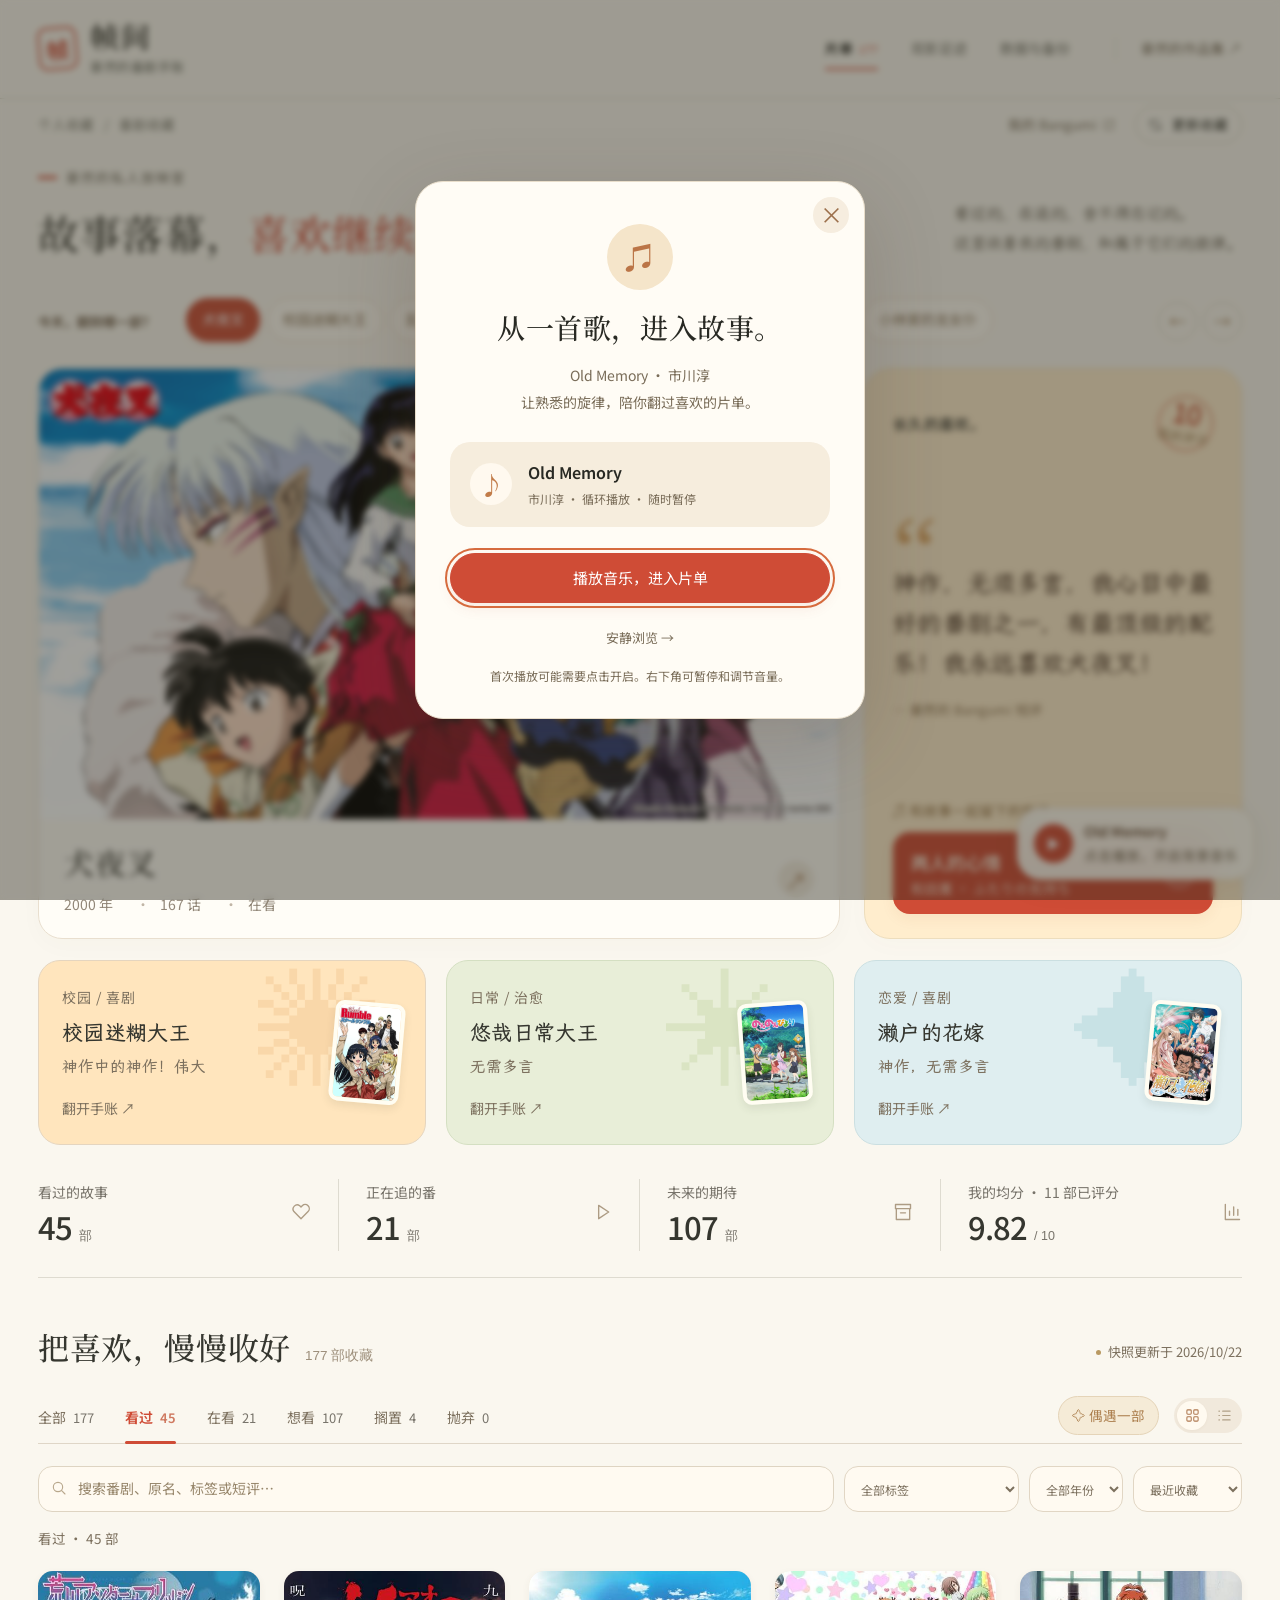
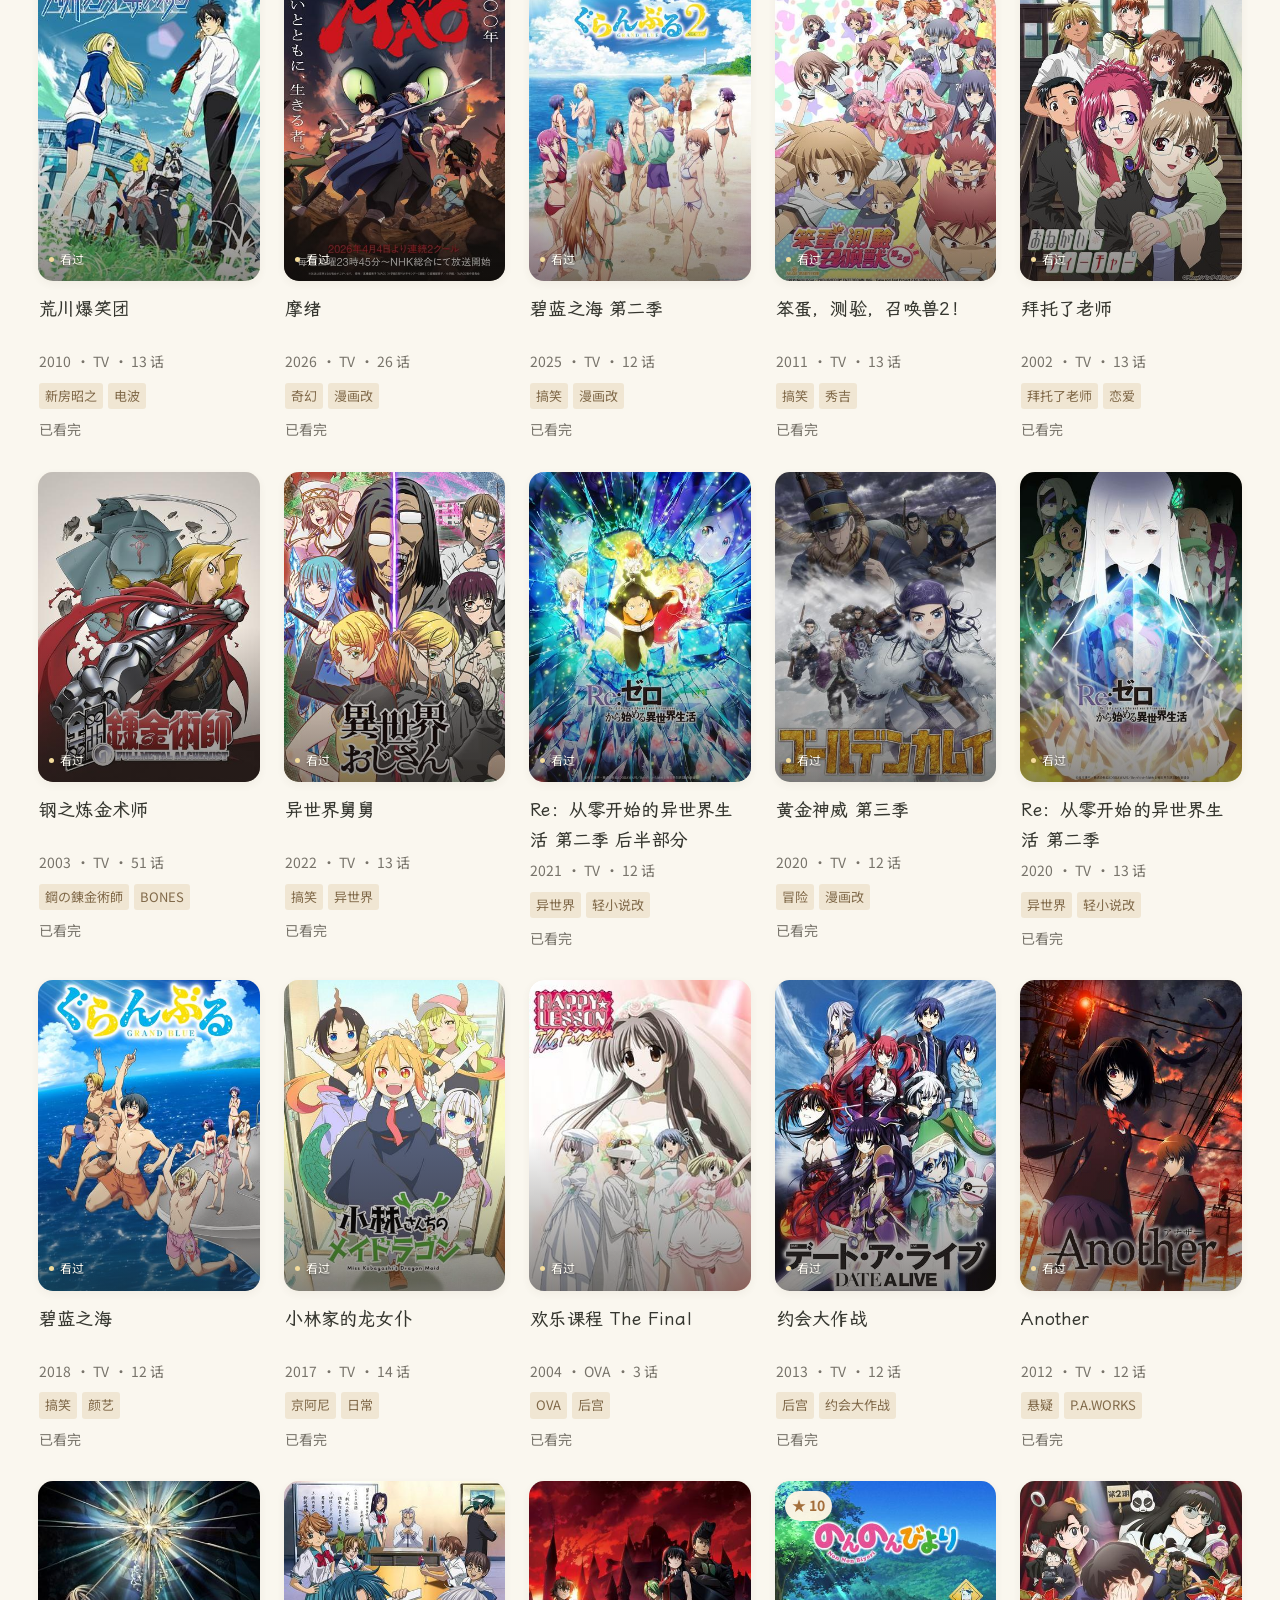
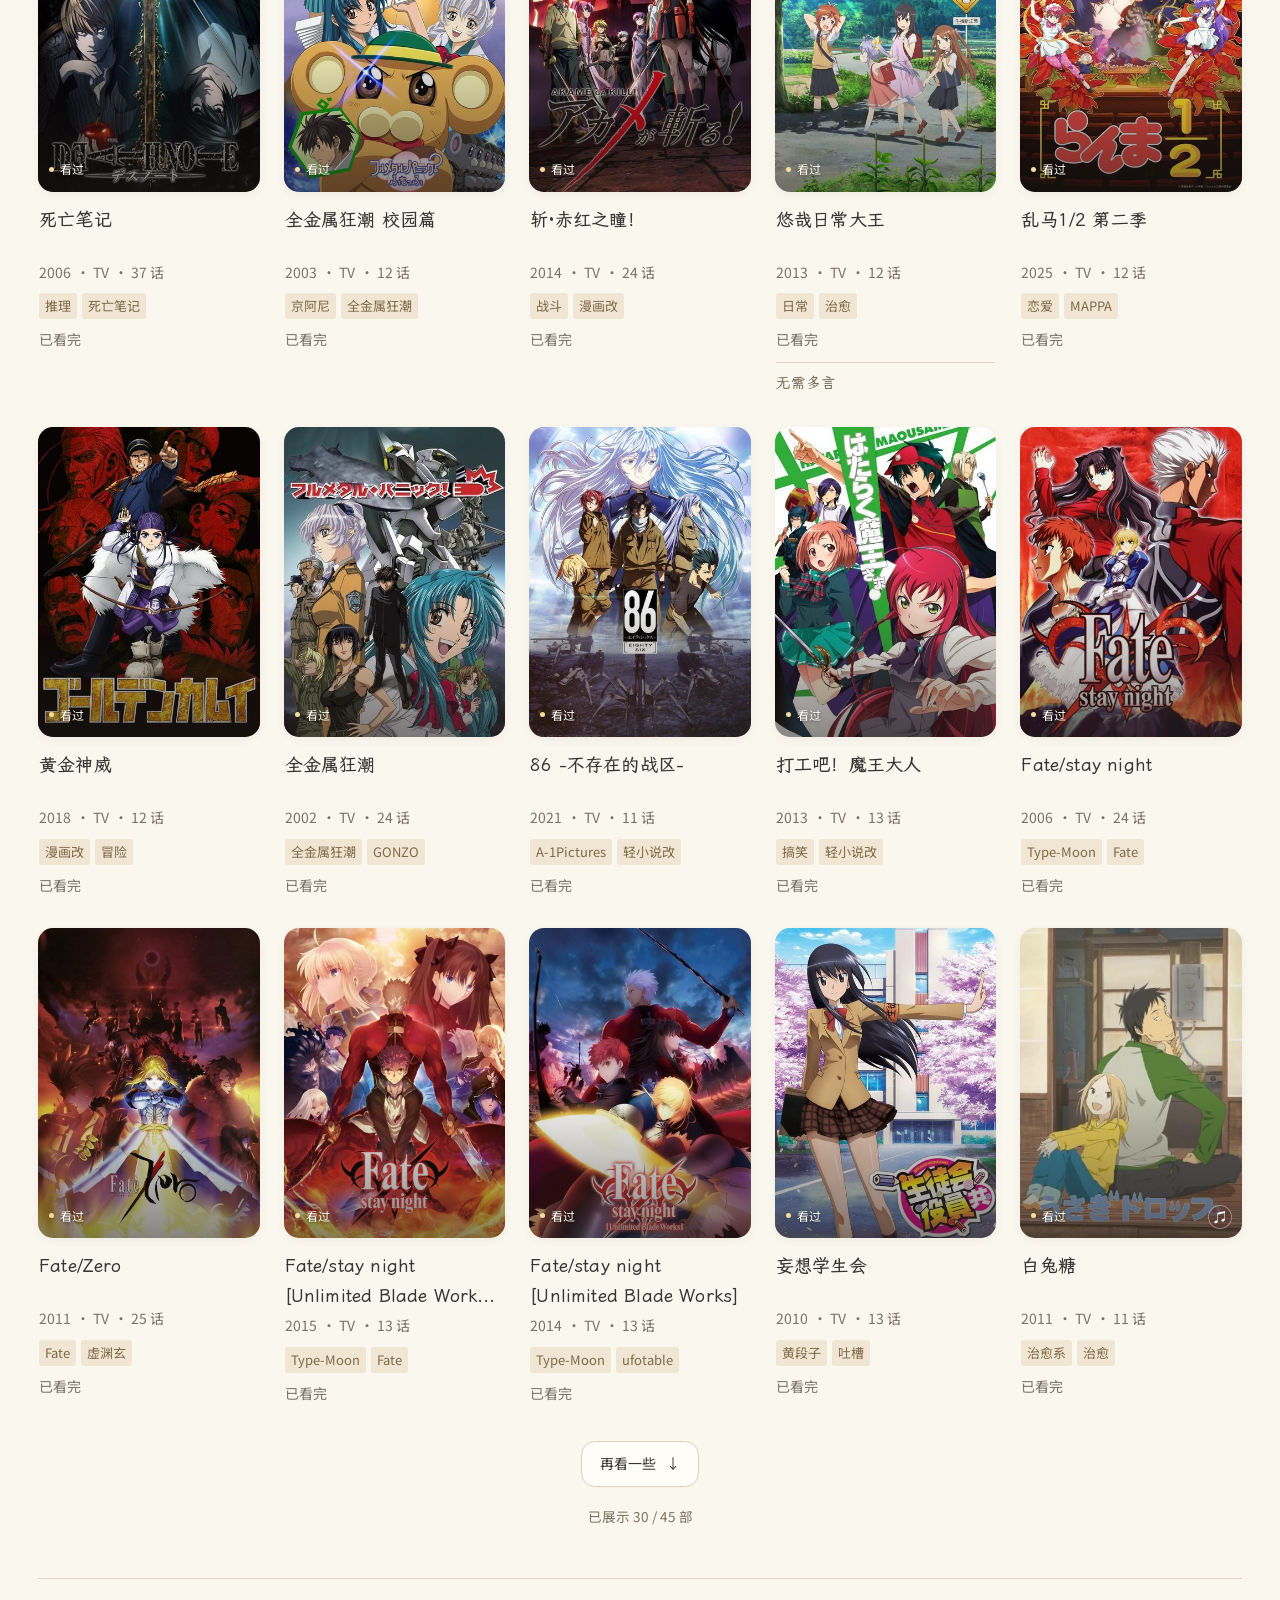
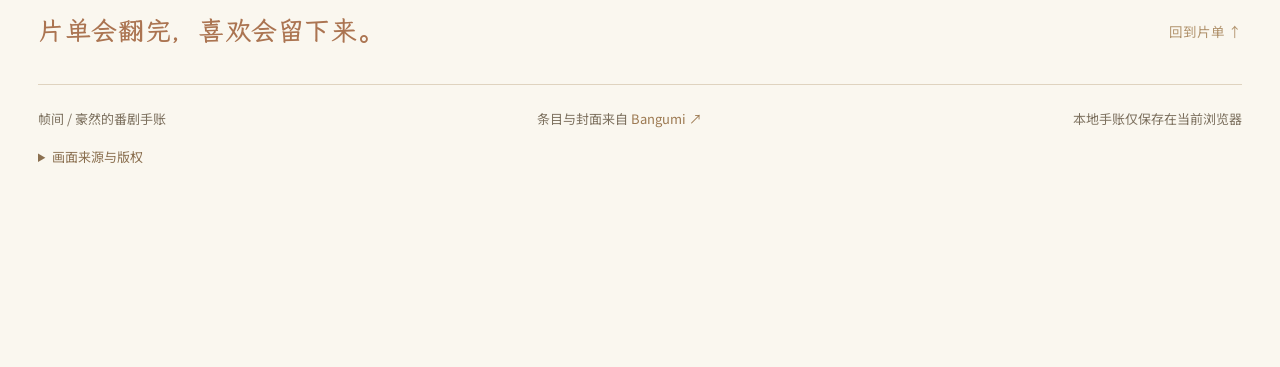
==== commit 2af50a7c: "v14: detail hero for every title, rotating decorations, my rating first, WenKai font and larger smal" ====
--- a/index.html
+++ b/index.html
@@ -1,5 +1,5 @@
 <!DOCTYPE html>
-<html lang="zh-CN"><head><meta charset="utf-8"><meta name="viewport" content="width=device-width, initial-scale=1"><meta name="theme-color" content="#faf7ef"><meta name="description" content="帧间，豪然的独立番剧手账。真实的 Bangumi 收藏、海报、观看进度、评分与感想。"><title>帧间 · 豪然的番剧手账</title><link rel="icon" href="icon.svg" type="image/svg+xml"><link rel="preload" href="assets/fonts/noto-sans-sc-journal-400-700.woff2" as="font" type="font/woff2" crossorigin><link rel="stylesheet" href="style.css?v=13"><script defer src="music.js"></script><script defer src="app.js?v=11"></script></head><body>
+<html lang="zh-CN"><head><meta charset="utf-8"><meta name="viewport" content="width=device-width, initial-scale=1"><meta name="theme-color" content="#faf7ef"><meta name="description" content="帧间，豪然的独立番剧手账。真实的 Bangumi 收藏、海报、观看进度、评分与感想。"><title>帧间 · 豪然的番剧手账</title><link rel="icon" href="icon.svg" type="image/svg+xml"><link rel="preload" href="assets/fonts/noto-sans-sc-journal-400-700.woff2" as="font" type="font/woff2" crossorigin><link rel="stylesheet" href="assets/fonts/wenkai/wenkai.css"><link rel="stylesheet" href="style.css?v=14"><script defer src="music.js"></script><script defer src="app.js?v=12"></script></head><body>
 <svg class="svg-defs" xmlns="http://www.w3.org/2000/svg" aria-hidden="true"><symbol id="i-grid" viewBox="0 0 24 24"><rect x="3" y="3" width="7" height="7" rx="1.5"/><rect x="14" y="3" width="7" height="7" rx="1.5"/><rect x="3" y="14" width="7" height="7" rx="1.5"/><rect x="14" y="14" width="7" height="7" rx="1.5"/></symbol><symbol id="i-heart" viewBox="0 0 24 24"><path d="M20.5 4.5a5 5 0 0 0-7 0L12 6l-1.5-1.5a5 5 0 0 0-7 7L12 20l8.5-8.5a5 5 0 0 0 0-7Z"/></symbol><symbol id="i-play" viewBox="0 0 24 24"><path d="m8 4 12 8-12 8Z"/></symbol><symbol id="i-chart" viewBox="0 0 24 24"><path d="M4 3v18h17M9 16v-5m5 5V6m5 10v-7"/></symbol><symbol id="i-search" viewBox="0 0 24 24"><circle cx="10.5" cy="10.5" r="7"/><path d="m16 16 5 5"/></symbol><symbol id="i-arrow" viewBox="0 0 24 24"><path d="M5 12h14m-6-6 6 6-6 6"/></symbol><symbol id="i-sync" viewBox="0 0 24 24"><path d="M20 9a8 8 0 0 0-14-3L3 9m0-6v6h6M4 15a8 8 0 0 0 14 3l3-3m0 6v-6h-6"/></symbol><symbol id="i-list" viewBox="0 0 24 24"><path d="M9 5h12M9 12h12M9 19h12M3 5h1M3 12h1M3 19h1"/></symbol><symbol id="i-box" viewBox="0 0 24 24"><path d="M4 8h16v13H4zM3 3h18v5H3zm6 10h6"/></symbol><symbol id="i-external" viewBox="0 0 24 24"><path d="M14 3h7v7m0-7L10 14M10 3H3v18h18v-7"/></symbol><symbol id="i-book" viewBox="0 0 24 24"><path d="M12 5v16M12 6C9 3 4 3 2 5v15c3-2 7-2 10 1 3-3 7-3 10-1V5c-3-2-7-2-10 1Z"/></symbol><symbol id="i-edit" viewBox="0 0 24 24"><path d="m15 4 5 5M3 21l5-1L21 7l-5-5L3 15z"/></symbol><symbol id="i-star" viewBox="0 0 24 24"><path d="m12 2 3 6.5 7 1-5 5 1 7-6-3.5L6 21l1-6.5-5-5 7-1Z"/></symbol></svg>
 <a href="#library" class="skip-link">跳到片单</a>
 <header class="masthead"><a href="#collection" class="brand" aria-label="帧间首页"><span class="brand-mark" aria-hidden="true">帧</span><span class="brand-sign">帧间<small>豪然的番剧手账</small></span></a><nav class="nav" aria-label="主导航"><button data-page="collection" class="nav-item active">片单<span id="navTotal">—</span></button><button data-page="stats" class="nav-item">观影足迹</button><button id="backupNav" class="nav-item">数据与备份</button></nav><a class="portfolio-link" href="https://haoran-works-anime.orangestork5.chatgpt.site" target="_blank" rel="noopener noreferrer">豪然的作品集 ↗</a></header>
--- a/assets/fonts/wenkai/wenkai.css
+++ b/assets/fonts/wenkai/wenkai.css
@@ -0,0 +1,873 @@
+/* LXGW WenKai Screen [4] */
+@font-face {
+  font-family: 'LXGW WenKai Screen';
+  font-style: normal;
+  font-weight: 400;
+  font-display: swap;
+  src: url('./lxgwwenkaigbscreen-subset-4.woff2') format('woff2');
+  unicode-range: U+1f1e9-1f1f5, U+1f1f7-1f1ff, U+1f21a, U+1f232, U+1f234-1f237, U+1f250-1f251, U+1f300, U+1f302-1f308, U+1f30a-1f311, U+1f315, U+1f319-1f320, U+1f324, U+1f327, U+1f32a, U+1f32c-1f32d, U+1f330-1f357, U+1f359-1f37e
+}
+/* LXGW WenKai Screen [5] */
+@font-face {
+  font-family: 'LXGW WenKai Screen';
+  font-style: normal;
+  font-weight: 400;
+  font-display: swap;
+  src: url('./lxgwwenkaigbscreen-subset-5.woff2') format('woff2');
+  unicode-range: U+fee3, U+fef3, U+ff03-ff04, U+ff07, U+ff0a, U+ff17-ff19, U+ff1c-ff1d, U+ff20-ff3a, U+ff3c, U+ff3e-ff5b, U+ff5d, U+ff61-ff65, U+ff67-ff6a, U+ff6c, U+ff6f-ff78, U+ff7a-ff7d, U+ff80-ff84, U+ff86, U+ff89-ff8e, U+ff92, U+ff97-ff9b, U+ff9d-ff9f, U+ffe0-ffe4, U+ffe6, U+ffe9, U+ffeb, U+ffed, U+fffc, U+1f004, U+1f170-1f171, U+1f192-1f195, U+1f198-1f19a, U+1f1e6-1f1e8
+}
+/* LXGW WenKai Screen [6] */
+@font-face {
+  font-family: 'LXGW WenKai Screen';
+  font-style: normal;
+  font-weight: 400;
+  font-display: swap;
+  src: url('./lxgwwenkaigbscreen-subset-6.woff2') format('woff2');
+  unicode-range: U+f0a7, U+f0b2, U+f0b7, U+f0c9, U+f0d8, U+f0da, U+f0dc-f0dd, U+f0e0, U+f0e6, U+f0eb, U+f0fc, U+f101, U+f104-f105, U+f107, U+f10b, U+f11b, U+f14b, U+f18a, U+f193, U+f1d6-f1d7, U+f244, U+f27a, U+f296, U+f2ae, U+f471, U+f4b3, U+f610-f611, U+f880-f881, U+f8ec, U+f8f5, U+f8ff, U+f901, U+f90a, U+f92c-f92d, U+f934, U+f937, U+f941, U+f965, U+f967, U+f969, U+f96b, U+f96f, U+f974, U+f978-f979, U+f97e, U+f981, U+f98a, U+f98e, U+f997, U+f99c, U+f9b2, U+f9b5, U+f9ba, U+f9be, U+f9ca, U+f9d0-f9d1, U+f9dd, U+f9e0-f9e1, U+f9e4, U+f9f7, U+fa00-fa01, U+fa08, U+fa0a, U+fa11, U+fb01-fb02, U+fdfc, U+fe0e, U+fe30-fe31, U+fe33-fe44, U+fe49-fe52, U+fe54-fe57, U+fe59-fe66, U+fe68-fe6b, U+fe8e, U+fe92-fe93, U+feae, U+feb8, U+fecb-fecc, U+fee0
+}
+/* LXGW WenKai Screen [21] */
+@font-face {
+  font-family: 'LXGW WenKai Screen';
+  font-style: normal;
+  font-weight: 400;
+  font-display: swap;
+  src: url('./lxgwwenkaigbscreen-subset-21.woff2') format('woff2');
+  unicode-range: U+9f3d-9f3e, U+9f41, U+9f4a-9f4b, U+9f51-9f52, U+9f61-9f63, U+9f66-9f67, U+9f80-9f81, U+9f83, U+9f85-9f8d, U+9f90-9f91, U+9f94-9f96, U+9f98, U+9f9b-9f9c, U+9f9e, U+9fa0, U+9fa2, U+9ff4, U+a001, U+a007, U+a025, U+a046-a047, U+a057, U+a072, U+a078-a079, U+a083, U+a085, U+a100, U+a118, U+a132, U+a134, U+a1f4, U+a242, U+a4a6, U+a4aa, U+a4b0-a4b1, U+a4b3, U+a9c1-a9c2, U+ac00-ac01, U+ac04, U+ac08, U+ac10-ac11, U+ac13-ac16, U+ac19, U+ac1c-ac1d, U+ac24, U+ac70-ac71, U+ac74, U+ac77-ac78, U+ac80-ac81, U+ac83, U+ac8c, U+ac90, U+ac9f-aca0, U+aca8-aca9, U+acac, U+acb0, U+acbd, U+acc1, U+acc4, U+ace0-ace1, U+ace4, U+ace8, U+acf3, U+acf5, U+acfc-acfd, U+ad00, U+ad0c, U+ad11, U+ad1c, U+ad34, U+ad50, U+ad64, U+ad6c, U+ad70, U+ad74, U+ad7f, U+ad81, U+ad8c, U+adc0, U+adc8, U+addc, U+ade0, U+adf8-adf9, U+adfc, U+ae00, U+ae08-ae09, U+ae0b, U+ae30, U+ae34, U+ae38, U+ae40, U+ae4a, U+ae4c, U+ae54, U+ae68, U+aebc, U+aed8, U+af2c-af2d, U+af34
+}
+/* LXGW WenKai Screen [22] */
+@font-face {
+  font-family: 'LXGW WenKai Screen';
+  font-style: normal;
+  font-weight: 400;
+  font-display: swap;
+  src: url('./lxgwwenkaigbscreen-subset-22.woff2') format('woff2');
+  unicode-range: U+9dfa, U+9e0a, U+9e11, U+9e1a, U+9e1e, U+9e20, U+9e22, U+9e28-9e2c, U+9e2e-9e33, U+9e35-9e3b, U+9e3e, U+9e40-9e44, U+9e46-9e4e, U+9e51, U+9e53, U+9e55-9e58, U+9e5a-9e5c, U+9e5e-9e63, U+9e66-9e6e, U+9e71, U+9e73, U+9e75, U+9e78-9e79, U+9e7c-9e7e, U+9e82, U+9e86-9e88, U+9e8b-9e8c, U+9e90-9e91, U+9e93, U+9e95, U+9e97, U+9e9d, U+9ea4-9ea5, U+9ea9-9eaa, U+9eb4-9eb5, U+9eb8-9eba, U+9ebc-9ebf, U+9ec3, U+9ec9, U+9ecd, U+9ed0, U+9ed2-9ed3, U+9ed5-9ed6, U+9ed9, U+9edc-9edd, U+9edf-9ee0, U+9ee2, U+9ee5, U+9ee7-9eea, U+9eef, U+9ef1, U+9ef3-9ef4, U+9ef6, U+9ef9, U+9efb-9efc, U+9efe, U+9f0b, U+9f0d, U+9f10, U+9f14, U+9f17, U+9f19, U+9f22, U+9f29, U+9f2c, U+9f2f, U+9f31, U+9f37, U+9f39
+}
+/* LXGW WenKai Screen [23] */
+@font-face {
+  font-family: 'LXGW WenKai Screen';
+  font-style: normal;
+  font-weight: 400;
+  font-display: swap;
+  src: url('./lxgwwenkaigbscreen-subset-23.woff2') format('woff2');
+  unicode-range: U+9c3b, U+9c40, U+9c47-9c49, U+9c53, U+9c57, U+9c64, U+9c72, U+9c77-9c78, U+9c7b, U+9c7f-9c80, U+9c82-9c83, U+9c85-9c8c, U+9c8e-9c92, U+9c94-9c9b, U+9c9e-9ca3, U+9ca5-9ca7, U+9ca9, U+9cab, U+9cad-9cae, U+9cb1-9cb7, U+9cb9-9cbd, U+9cbf-9cc0, U+9cc3, U+9cc5-9cc7, U+9cc9-9cd1, U+9cd3-9cda, U+9cdc-9cdd, U+9cdf, U+9ce1-9ce3, U+9ce5, U+9ce9, U+9cee-9cef, U+9cf3-9cf4, U+9cf6, U+9cfc-9cfd, U+9d02, U+9d08-9d09, U+9d12, U+9d1b, U+9d1e, U+9d26, U+9d28, U+9d37, U+9d3b, U+9d3f, U+9d51, U+9d59, U+9d5c-9d5d, U+9d5f-9d61, U+9d6c, U+9d70, U+9d72, U+9d7a, U+9d7e, U+9d84, U+9d89, U+9d8f, U+9d92, U+9daf, U+9db4, U+9db8, U+9dbc, U+9dc4, U+9dc7, U+9dc9, U+9dd7, U+9ddf, U+9df2, U+9df9
+}
+/* LXGW WenKai Screen [24] */
+@font-face {
+  font-family: 'LXGW WenKai Screen';
+  font-style: normal;
+  font-weight: 400;
+  font-display: swap;
+  src: url('./lxgwwenkaigbscreen-subset-24.woff2') format('woff2');
+  unicode-range: U+9a5f, U+9a62, U+9a65, U+9a69, U+9a6b, U+9a6e, U+9a75, U+9a77-9a7a, U+9a7d, U+9a80, U+9a83, U+9a85, U+9a87-9a8a, U+9a8d-9a8e, U+9a90, U+9a92-9a93, U+9a95-9a96, U+9a98-9a99, U+9a9b-9aa2, U+9aa5, U+9aa7, U+9aaf-9ab1, U+9ab5-9ab6, U+9ab9-9aba, U+9abc, U+9ac0-9ac4, U+9ac8, U+9acb-9acc, U+9ace-9acf, U+9ad1-9ad2, U+9ad9, U+9adf, U+9ae1, U+9ae3, U+9aea-9aeb, U+9aed-9aef, U+9af4, U+9af9, U+9afb, U+9b03-9b04, U+9b06, U+9b08, U+9b0d, U+9b0f-9b10, U+9b13, U+9b18, U+9b1a, U+9b1f, U+9b22-9b23, U+9b25, U+9b27-9b28, U+9b2a, U+9b2f, U+9b31-9b32, U+9b3b, U+9b43, U+9b46-9b49, U+9b4d-9b4e, U+9b51, U+9b56, U+9b58, U+9b5a, U+9b5c, U+9b5f, U+9b61-9b62, U+9b6f, U+9b77, U+9b80, U+9b88, U+9b8b, U+9b8e, U+9b91, U+9b9f-9ba0, U+9ba8, U+9baa-9bab, U+9bad-9bae, U+9bb0-9bb1, U+9bb8, U+9bc9-9bca, U+9bd3, U+9bd6, U+9bdb, U+9be8, U+9bf0-9bf1, U+9c02, U+9c10, U+9c15, U+9c24, U+9c2d, U+9c32, U+9c39
+}
+/* LXGW WenKai Screen [25] */
+@font-face {
+  font-family: 'LXGW WenKai Screen';
+  font-style: normal;
+  font-weight: 400;
+  font-display: swap;
+  src: url('./lxgwwenkaigbscreen-subset-25.woff2') format('woff2');
+  unicode-range: U+98c8, U+98cf-98d6, U+98da-98db, U+98dd, U+98e1-98e2, U+98e7-98ea, U+98ec, U+98ee-98ef, U+98f2, U+98f4, U+98fc-98fe, U+9903, U+9905, U+9908, U+990a, U+990c-990d, U+9913-9914, U+9918, U+991a-991b, U+991e, U+9921, U+9928, U+992c, U+992e, U+9935, U+9938-9939, U+993d-993e, U+9945, U+994b-994c, U+9951-9952, U+9954-9955, U+9957, U+995e, U+9963, U+9966-9969, U+996b-996c, U+996f, U+9974-9975, U+9977-9979, U+997d-997e, U+9980-9981, U+9983-9984, U+9987, U+998a-998b, U+998d-9991, U+9993-9995, U+9997-9998, U+99a5, U+99ab-99ae, U+99b1, U+99b3-99b4, U+99bc, U+99bf, U+99c1, U+99c3-99c6, U+99cc, U+99d0, U+99d2, U+99d5, U+99db, U+99dd, U+99e1, U+99ed, U+99f1, U+99ff, U+9a01, U+9a03-9a04, U+9a0e-9a0f, U+9a11-9a13, U+9a19, U+9a1b, U+9a28, U+9a2b, U+9a30, U+9a32, U+9a37, U+9a40, U+9a45, U+9a4a, U+9a4d-9a4e, U+9a52, U+9a55, U+9a57, U+9a5a-9a5b
+}
+/* LXGW WenKai Screen [26] */
+@font-face {
+  font-family: 'LXGW WenKai Screen';
+  font-style: normal;
+  font-weight: 400;
+  font-display: swap;
+  src: url('./lxgwwenkaigbscreen-subset-26.woff2') format('woff2');
+  unicode-range: U+972a, U+972d, U+9730, U+973d, U+9742, U+9744, U+9748-9749, U+9750-9751, U+975a-975c, U+9763, U+9765-9766, U+976c-976d, U+9773, U+9776, U+977a, U+977c, U+9784-9785, U+978e-978f, U+9791-9792, U+9794-9795, U+9798, U+979a, U+979e, U+97a3, U+97a5-97a6, U+97a8, U+97ab-97ac, U+97ae-97af, U+97b2, U+97b4, U+97c6, U+97cb-97cc, U+97d3, U+97d8, U+97dc, U+97e1, U+97ea-97eb, U+97ee, U+97fb, U+97fe-97ff, U+9801-9803, U+9805-9806, U+9808, U+980c, U+9810-9814, U+9817-9818, U+981e, U+9820-9821, U+9824, U+9828, U+982b-982d, U+9830, U+9834, U+9838-9839, U+983c, U+9846, U+984d-984f, U+9851-9852, U+9854-9855, U+9857-9858, U+985a-985b, U+9862-9863, U+9865, U+9867, U+986b, U+986f-9871, U+9877-9878, U+987c, U+9880, U+9883, U+9885, U+9889, U+988b-988f, U+9893-9895, U+9899-989b, U+989e-989f, U+98a1-98a2, U+98a5-98a7, U+98a9, U+98af, U+98b1, U+98b6, U+98ba, U+98be, U+98c3-98c4, U+98c6-98c7
+}
+/* LXGW WenKai Screen [27] */
+@font-face {
+  font-family: 'LXGW WenKai Screen';
+  font-style: normal;
+  font-weight: 400;
+  font-display: swap;
+  src: url('./lxgwwenkaigbscreen-subset-27.woff2') format('woff2');
+  unicode-range: U+95b9-95ca, U+95cc-95cd, U+95d4-95d6, U+95d8, U+95e1-95e2, U+95e9, U+95f0-95f1, U+95f3, U+95f6, U+95fc, U+95fe-95ff, U+9602-9604, U+9606-960d, U+960f, U+9611-9613, U+9615-9617, U+9619-961b, U+961d, U+9621, U+9628, U+962f, U+963c-963e, U+9641-9642, U+9649, U+9654, U+965b-965f, U+9661, U+9663, U+9665, U+9667-9668, U+966c, U+9670, U+9672-9674, U+9678, U+967a, U+967d, U+9682, U+9685, U+9688, U+968a, U+968d-968e, U+9695, U+9697-9698, U+969e, U+96a0, U+96a3-96a4, U+96a8, U+96aa, U+96b0-96b1, U+96b3-96b4, U+96b7-96b9, U+96bb-96bd, U+96c9, U+96cb, U+96ce, U+96d1-96d2, U+96d6, U+96d9, U+96db-96dc, U+96de, U+96e0, U+96e3, U+96e9, U+96eb, U+96f0-96f2, U+96f9, U+96ff, U+9701-9702, U+9705, U+9708, U+970a, U+970e-970f, U+9711, U+9719, U+9727
+}
+/* LXGW WenKai Screen [28] */
+@font-face {
+  font-family: 'LXGW WenKai Screen';
+  font-style: normal;
+  font-weight: 400;
+  font-display: swap;
+  src: url('./lxgwwenkaigbscreen-subset-28.woff2') format('woff2');
+  unicode-range: U+94e7-94ec, U+94ee-94f1, U+94f3, U+94f5, U+94f7, U+94f9, U+94fb-94fd, U+94ff, U+9503-9504, U+9506-9507, U+9509-950a, U+950d-950f, U+9511-9518, U+951a-9520, U+9522, U+9528-952d, U+9530-953a, U+953c-953f, U+9543-9546, U+9548-9550, U+9552-9555, U+9557-955b, U+955d-9568, U+956a-956d, U+9570-9574, U+9583, U+9586, U+9589, U+958e-958f, U+9591-9592, U+9594, U+9598-9599, U+959e-95a0, U+95a2-95a6, U+95a8-95b2, U+95b4, U+95b8
+}
+/* LXGW WenKai Screen [29] */
+@font-face {
+  font-family: 'LXGW WenKai Screen';
+  font-style: normal;
+  font-weight: 400;
+  font-display: swap;
+  src: url('./lxgwwenkaigbscreen-subset-29.woff2') format('woff2');
+  unicode-range: U+9410-941a, U+941c-942b, U+942d-942e, U+9432-9433, U+9435, U+9438, U+943a, U+943e, U+9444, U+944a, U+9451-9452, U+945a, U+9462-9463, U+9465, U+9470-9487, U+948a-9492, U+9494-9498, U+949a, U+949c-949d, U+94a1, U+94a3-94a4, U+94a8, U+94aa-94ad, U+94af, U+94b2, U+94b4-94ba, U+94bc-94c0, U+94c4, U+94c6-94db, U+94de-94e6
+}
+/* LXGW WenKai Screen [30] */
+@font-face {
+  font-family: 'LXGW WenKai Screen';
+  font-style: normal;
+  font-weight: 400;
+  font-display: swap;
+  src: url('./lxgwwenkaigbscreen-subset-30.woff2') format('woff2');
+  unicode-range: U+92b7, U+92b9, U+92c1, U+92c5-92c6, U+92c8, U+92cc, U+92d0, U+92d2, U+92e4, U+92ea, U+92ec-92ed, U+92f0, U+92f3, U+92f8, U+92fc, U+9304, U+9306, U+9310, U+9312, U+9315, U+9318, U+931a, U+931e, U+9320-9322, U+9324, U+9326-9329, U+932b-932c, U+932f, U+9331-9332, U+9335-9336, U+933e, U+9340-9341, U+934a-9360, U+9362-9363, U+9365-936b, U+936e, U+9375, U+937e, U+9382, U+938a, U+938c, U+938f, U+9393-9394, U+9396-9397, U+939a, U+93a2, U+93a7, U+93ac-93cd, U+93d0-93d1, U+93d6-93d8, U+93de-93df, U+93e1-93e2, U+93e4, U+93f8, U+93fb, U+93fd, U+940e-940f
+}
+/* LXGW WenKai Screen [31] */
+@font-face {
+  font-family: 'LXGW WenKai Screen';
+  font-style: normal;
+  font-weight: 400;
+  font-display: swap;
+  src: url('./lxgwwenkaigbscreen-subset-31.woff2') format('woff2');
+  unicode-range: U+914c, U+914e-9150, U+9154, U+9157, U+915a, U+915d-915e, U+9161-9164, U+9169, U+9170, U+9172, U+9174, U+9179-917a, U+917d-917e, U+9182-9183, U+9185, U+918c-918d, U+9190-9191, U+919a, U+919c, U+91a1-91a4, U+91a8, U+91aa-91af, U+91b4-91b5, U+91b8, U+91ba, U+91be, U+91c0-91c1, U+91c6, U+91c8, U+91cb, U+91d0, U+91d2, U+91d7-91d8, U+91dd, U+91e3, U+91e6-91e7, U+91ed, U+91f0, U+91f5, U+91f9, U+9200, U+9205, U+9207-920a, U+920d-920e, U+9210, U+9214-9215, U+921c, U+921e, U+9221, U+9223-9227, U+9229-922a, U+922d, U+9234-9235, U+9237, U+9239-923a, U+923c-9240, U+9244-9246, U+9249, U+924e-924f, U+9251, U+9253, U+9257, U+925b, U+925e, U+9262, U+9264-9266, U+9268, U+926c, U+926f, U+9271, U+927b, U+927e, U+9280, U+9283, U+9285-928a, U+928e, U+9291, U+9293, U+9296, U+9298, U+929c-929d, U+92a8, U+92ab-92ae, U+92b3, U+92b6
+}
+/* LXGW WenKai Screen [32] */
+@font-face {
+  font-family: 'LXGW WenKai Screen';
+  font-style: normal;
+  font-weight: 400;
+  font-display: swap;
+  src: url('./lxgwwenkaigbscreen-subset-32.woff2') format('woff2');
+  unicode-range: U+8fe2-8fe5, U+8fe8-8fe9, U+8fee, U+8ff3-8ff4, U+8ff8, U+8ffa, U+9004, U+900b, U+9011, U+9015-9016, U+901e, U+9021, U+9026, U+902d, U+902f, U+9031, U+9035-9036, U+9039-903a, U+9041, U+9044-9046, U+904a, U+904f-9052, U+9054-9055, U+9058-9059, U+905b-905e, U+9060-9062, U+9068-9069, U+906f, U+9072, U+9074, U+9076-907a, U+907c-907d, U+9081, U+9083, U+9085, U+9087-908b, U+908f, U+9095, U+9097, U+9099-909b, U+909d, U+90a0-90a1, U+90a8-90a9, U+90ac, U+90b0, U+90b2-90b4, U+90b6, U+90b8, U+90ba, U+90bd-90be, U+90c3-90c5, U+90c7-90c8, U+90cf-90d0, U+90d3, U+90d5, U+90d7, U+90da-90dc, U+90de, U+90e2, U+90e4, U+90e6-90e7, U+90ea-90eb, U+90ef, U+90f4-90f5, U+90f7, U+90fe-9100, U+9104, U+9109, U+910c, U+9112, U+9114-9115, U+9118, U+911c, U+911e, U+9120, U+9122-9123, U+9127, U+912d, U+912f-9132, U+9139-913a, U+9143, U+9146, U+9149-914a
+}
+/* LXGW WenKai Screen [33] */
+@font-face {
+  font-family: 'LXGW WenKai Screen';
+  font-style: normal;
+  font-weight: 400;
+  font-display: swap;
+  src: url('./lxgwwenkaigbscreen-subset-33.woff2') format('woff2');
+  unicode-range: U+8e2d-8e31, U+8e34-8e35, U+8e39-8e3a, U+8e3d, U+8e40-8e42, U+8e47, U+8e49-8e4b, U+8e50-8e53, U+8e59-8e5a, U+8e5f-8e60, U+8e64, U+8e69, U+8e6c, U+8e70, U+8e74, U+8e76, U+8e7a-8e7c, U+8e7f, U+8e84-8e85, U+8e87, U+8e89, U+8e8b, U+8e8d, U+8e8f-8e90, U+8e94, U+8e99, U+8e9c, U+8e9e, U+8eaa, U+8eac, U+8eb0, U+8eb6, U+8ec0, U+8ec6, U+8eca-8ece, U+8ed2, U+8eda, U+8edf, U+8ee2, U+8eeb, U+8ef8, U+8efb-8efe, U+8f03, U+8f09, U+8f0b, U+8f12-8f15, U+8f1b, U+8f1d, U+8f1f, U+8f29-8f2a, U+8f2f, U+8f36, U+8f38, U+8f3b, U+8f3e-8f3f, U+8f44-8f45, U+8f49, U+8f4d-8f4e, U+8f5f, U+8f6b, U+8f6d, U+8f71-8f73, U+8f75-8f76, U+8f78-8f7a, U+8f7c, U+8f7e, U+8f81-8f82, U+8f84, U+8f87, U+8f8a-8f8b, U+8f8d-8f8f, U+8f94-8f95, U+8f97-8f9a, U+8fa6, U+8fad-8faf, U+8fb2, U+8fb5-8fb7, U+8fba-8fbc, U+8fbf, U+8fc2, U+8fcb, U+8fcd, U+8fd3, U+8fd5, U+8fd7, U+8fda
+}
+/* LXGW WenKai Screen [34] */
+@font-face {
+  font-family: 'LXGW WenKai Screen';
+  font-style: normal;
+  font-weight: 400;
+  font-display: swap;
+  src: url('./lxgwwenkaigbscreen-subset-34.woff2') format('woff2');
+  unicode-range: U+8caf-8cb0, U+8cb3-8cb4, U+8cb6-8cb9, U+8cbb-8cbd, U+8cbf-8cc4, U+8cc7-8cc8, U+8cca, U+8ccd, U+8cd1, U+8cd3, U+8cdb-8cdc, U+8cde, U+8ce0, U+8ce2-8ce4, U+8ce6-8ce8, U+8cea, U+8ced, U+8cf4, U+8cf8, U+8cfa, U+8cfc-8cfd, U+8d04-8d05, U+8d07-8d08, U+8d0a, U+8d0d, U+8d0f, U+8d13-8d14, U+8d16, U+8d1b, U+8d20, U+8d2e, U+8d30, U+8d32-8d33, U+8d36, U+8d3b, U+8d3d, U+8d40, U+8d42-8d43, U+8d45-8d46, U+8d48-8d4a, U+8d4d, U+8d51, U+8d53, U+8d55, U+8d59, U+8d5c-8d5d, U+8d5f, U+8d61, U+8d66-8d67, U+8d6a, U+8d6d, U+8d71, U+8d73, U+8d84, U+8d90-8d91, U+8d94-8d95, U+8d99, U+8da8, U+8daf, U+8db1, U+8db5, U+8db8, U+8dba, U+8dbc, U+8dbf, U+8dc2, U+8dc4, U+8dc6, U+8dcb, U+8dce-8dcf, U+8dd6-8dd7, U+8dda-8ddb, U+8dde, U+8de1, U+8de3-8de4, U+8de9, U+8deb-8dec, U+8df0-8df1, U+8df6-8dfd, U+8e05, U+8e07, U+8e09-8e0a, U+8e0c, U+8e0e, U+8e10, U+8e14, U+8e1d-8e1f, U+8e23, U+8e26, U+8e2b-8e2c
+}
+/* LXGW WenKai Screen [35] */
+@font-face {
+  font-family: 'LXGW WenKai Screen';
+  font-style: normal;
+  font-weight: 400;
+  font-display: swap;
+  src: url('./lxgwwenkaigbscreen-subset-35.woff2') format('woff2');
+  unicode-range: U+8b5e, U+8b60, U+8b6c, U+8b6f-8b70, U+8b72, U+8b74, U+8b77, U+8b7d, U+8b80, U+8b83, U+8b8a, U+8b8c, U+8b90, U+8b93, U+8b99-8b9a, U+8ba0, U+8ba3, U+8ba5-8ba7, U+8baa-8bac, U+8bb3-8bb5, U+8bb7, U+8bb9, U+8bc2-8bc3, U+8bc5, U+8bcb-8bcc, U+8bce-8bd0, U+8bd2-8bd4, U+8bd6, U+8bd8-8bd9, U+8bdc, U+8bdf, U+8be3-8be4, U+8be7-8be9, U+8beb-8bec, U+8bee, U+8bf0, U+8bf2-8bf3, U+8bf6, U+8bf9, U+8bfc-8bfd, U+8bff-8c00, U+8c02, U+8c04, U+8c06-8c07, U+8c0c, U+8c0f, U+8c11-8c12, U+8c14-8c1b, U+8c1d-8c21, U+8c24-8c25, U+8c27, U+8c2a-8c2c, U+8c2e-8c30, U+8c32-8c36, U+8c3f, U+8c47-8c4c, U+8c4e-8c50, U+8c54-8c56, U+8c62, U+8c68, U+8c6c, U+8c73, U+8c78, U+8c7a, U+8c82, U+8c85, U+8c89-8c8a, U+8c8d-8c8e, U+8c90, U+8c93-8c94, U+8c98, U+8c9d-8c9e, U+8ca0-8ca2, U+8ca7-8cac
+}
+/* LXGW WenKai Screen [36] */
+@font-face {
+  font-family: 'LXGW WenKai Screen';
+  font-style: normal;
+  font-weight: 400;
+  font-display: swap;
+  src: url('./lxgwwenkaigbscreen-subset-36.woff2') format('woff2');
+  unicode-range: U+8a02-8a03, U+8a07-8a0a, U+8a0e-8a0f, U+8a13, U+8a15-8a18, U+8a1a-8a1b, U+8a1d, U+8a1f, U+8a22-8a23, U+8a25, U+8a2b, U+8a2d, U+8a31, U+8a33-8a34, U+8a36-8a38, U+8a3a, U+8a3c, U+8a3e, U+8a40-8a41, U+8a46, U+8a48, U+8a50, U+8a52, U+8a54-8a55, U+8a58, U+8a5b, U+8a5d-8a63, U+8a66, U+8a69-8a6b, U+8a6d-8a6e, U+8a70, U+8a72-8a73, U+8a7a, U+8a85, U+8a87, U+8a8a, U+8a8c-8a8d, U+8a90-8a92, U+8a95, U+8a98, U+8aa0-8aa1, U+8aa3-8aa6, U+8aa8-8aa9, U+8aac-8aae, U+8ab0, U+8ab2, U+8ab8-8ab9, U+8abc, U+8abe-8abf, U+8ac7, U+8acf, U+8ad2, U+8ad6-8ad7, U+8adb-8adc, U+8adf, U+8ae1, U+8ae6-8ae8, U+8aeb, U+8aed-8aee, U+8af1, U+8af3-8af4, U+8af7-8af8, U+8afa, U+8afe, U+8b00-8b02, U+8b07, U+8b0a, U+8b0c, U+8b0e, U+8b10, U+8b17, U+8b19, U+8b1b, U+8b1d, U+8b20-8b21, U+8b26, U+8b28, U+8b2c, U+8b33, U+8b39, U+8b3e-8b3f, U+8b41, U+8b45, U+8b49, U+8b4c, U+8b4f, U+8b57-8b58, U+8b5a, U+8b5c
+}
+/* LXGW WenKai Screen [37] */
+@font-face {
+  font-family: 'LXGW WenKai Screen';
+  font-style: normal;
+  font-weight: 400;
+  font-display: swap;
+  src: url('./lxgwwenkaigbscreen-subset-37.woff2') format('woff2');
+  unicode-range: U+8869-886a, U+886e-886f, U+8872, U+8879, U+887d-887f, U+8882, U+8884-8886, U+8888, U+888f, U+8892-8893, U+889b, U+88a2, U+88a4, U+88a6, U+88a8, U+88aa, U+88ae, U+88b1, U+88b4, U+88b7, U+88bc, U+88c0, U+88c6-88c9, U+88ce-88cf, U+88d1-88d3, U+88d8, U+88db-88dd, U+88df, U+88e1-88e3, U+88e5, U+88e8, U+88ec, U+88f0-88f1, U+88f3-88f4, U+88fc-88fe, U+8900, U+8902, U+8906-8907, U+8909-890c, U+8912-8915, U+8918-891b, U+8921, U+8925, U+892b, U+8930, U+8932, U+8934, U+8936, U+893b, U+893d, U+8941, U+894c, U+8955-8956, U+8959, U+895c, U+895e-8960, U+8966, U+896a, U+896c, U+896f-8970, U+8972, U+897b, U+897e, U+8980, U+8983, U+8985, U+8987-8988, U+898c, U+898f, U+8993, U+8997, U+899a, U+89a1, U+89a7, U+89a9-89aa, U+89b2-89b3, U+89b7, U+89c0, U+89c7, U+89ca-89cc, U+89ce-89d1, U+89d6, U+89da, U+89dc, U+89de, U+89e5, U+89e7, U+89eb, U+89ef, U+89f1, U+89f3-89f4, U+89f8, U+89ff, U+8a01
+}
+/* LXGW WenKai Screen [38] */
+@font-face {
+  font-family: 'LXGW WenKai Screen';
+  font-style: normal;
+  font-weight: 400;
+  font-display: swap;
+  src: url('./lxgwwenkaigbscreen-subset-38.woff2') format('woff2');
+  unicode-range: U+86e4, U+86e6, U+86e9, U+86ed, U+86ef-86f4, U+86f8-86f9, U+86fb, U+86fe, U+8703, U+8706-870a, U+870d, U+8711-8713, U+871a, U+871e, U+8722-8723, U+8725, U+8729, U+872e, U+8731, U+8734, U+8737, U+873a-873b, U+873e-8740, U+8742, U+8747-8748, U+8753, U+8755, U+8757-8758, U+875d, U+875f, U+8762-8766, U+8768, U+876e, U+8770, U+8772, U+8775, U+8778, U+877b-877e, U+8782, U+8785, U+8788, U+878b, U+8793, U+8797, U+879a, U+879e-87a0, U+87a2-87a3, U+87a8, U+87ab-87ad, U+87af, U+87b3, U+87b5, U+87bd, U+87c0, U+87c4, U+87c6, U+87ca-87cb, U+87d1-87d2, U+87db-87dc, U+87de, U+87e0, U+87e5, U+87ea, U+87ec, U+87ee, U+87f2-87f3, U+87fb, U+87fd-87fe, U+8802-8803, U+8805, U+880a-880b, U+880d, U+8813-8816, U+8819, U+881b, U+881f, U+8821, U+8823, U+8831-8832, U+8835-8836, U+8839, U+883b-883c, U+8844, U+8846, U+884a, U+884e, U+8852-8853, U+8855, U+8859, U+885b, U+885d-885e, U+8862, U+8864
+}
+/* LXGW WenKai Screen [39] */
+@font-face {
+  font-family: 'LXGW WenKai Screen';
+  font-style: normal;
+  font-weight: 400;
+  font-display: swap;
+  src: url('./lxgwwenkaigbscreen-subset-39.woff2') format('woff2');
+  unicode-range: U+8532, U+8534-8535, U+8538-853a, U+853c, U+8543, U+8545, U+8548, U+854e, U+8553, U+8556-8557, U+8559, U+855e, U+8561, U+8564-8565, U+8568-856a, U+856d, U+856f-8570, U+8572, U+8576, U+8579-857b, U+8580, U+8585-8586, U+8588, U+858a, U+858f, U+8591, U+8594, U+8599, U+859c, U+85a2, U+85a4, U+85a6, U+85a8-85a9, U+85ab-85ac, U+85ae, U+85b7-85b9, U+85be, U+85c1, U+85c7, U+85cd, U+85d0, U+85d3, U+85d5, U+85dc-85dd, U+85df-85e0, U+85e5-85e6, U+85e8-85ea, U+85f4, U+85f9, U+85fe-85ff, U+8602, U+8605-8607, U+860a-860b, U+8616, U+8618, U+861a, U+8627, U+8629, U+862d, U+8638, U+863c, U+863f, U+864d, U+864f, U+8652-8655, U+865b-865c, U+865f, U+8662, U+8667, U+866c, U+866e, U+8671, U+8675, U+867a-867c, U+867f, U+868b, U+868d, U+8693, U+869c-869d, U+86a1, U+86a3-86a4, U+86a7-86a9, U+86ac, U+86af-86b1, U+86b4-86b6, U+86ba, U+86c0, U+86c4, U+86c6, U+86c9-86ca, U+86cd-86d1, U+86d4, U+86d8, U+86de-86df
+}
+/* LXGW WenKai Screen [40] */
+@font-face {
+  font-family: 'LXGW WenKai Screen';
+  font-style: normal;
+  font-weight: 400;
+  font-display: swap;
+  src: url('./lxgwwenkaigbscreen-subset-40.woff2') format('woff2');
+  unicode-range: U+83b4, U+83b6, U+83b8, U+83ba, U+83bc-83bd, U+83bf-83c0, U+83c2, U+83c5, U+83c8-83c9, U+83cb, U+83d1, U+83d3-83d6, U+83d8, U+83db, U+83dd, U+83df, U+83e1, U+83e5, U+83ea-83eb, U+83f0, U+83f4, U+83f8-83f9, U+83fb, U+83fd, U+83ff, U+8401, U+8406, U+840a-840b, U+840f, U+8411, U+8418, U+841c, U+8420, U+8422-8424, U+8426, U+8429, U+842c, U+8438-8439, U+843b-843c, U+843f, U+8446-8447, U+8449, U+844e, U+8451-8452, U+8456, U+8459-845a, U+845c, U+8462, U+8466, U+846d, U+846f-8470, U+8473, U+8476-8478, U+847a, U+847d, U+8484-8485, U+8487, U+8489, U+848c, U+848e, U+8490, U+8493-8494, U+8497, U+849b, U+849e-849f, U+84a1, U+84a5, U+84a8, U+84af, U+84b4, U+84b9-84bf, U+84c1-84c2, U+84c5-84c7, U+84ca-84cb, U+84cd, U+84d0-84d1, U+84d3, U+84d6, U+84df-84e0, U+84e2-84e3, U+84e5-84e7, U+84ee, U+84f3, U+84f6, U+84fa, U+84fc, U+84ff-8500, U+850c, U+8511, U+8514-8515, U+8517-8518, U+851f, U+8523, U+8525-8526, U+8529, U+852b, U+852d
+}
+/* LXGW WenKai Screen [41] */
+@font-face {
+  font-family: 'LXGW WenKai Screen';
+  font-style: normal;
+  font-weight: 400;
+  font-display: swap;
+  src: url('./lxgwwenkaigbscreen-subset-41.woff2') format('woff2');
+  unicode-range: U+82a9-82ab, U+82ae, U+82b0, U+82b2, U+82b4-82b6, U+82bc, U+82be, U+82c0-82c2, U+82c4-82c8, U+82ca-82cc, U+82ce, U+82d0, U+82d2-82d3, U+82d5-82d6, U+82d8-82d9, U+82dc-82de, U+82e0-82e4, U+82e7, U+82e9-82eb, U+82ed-82ee, U+82f3-82f4, U+82f7-82f8, U+82fa-8301, U+8306-8308, U+830c-830d, U+830f, U+8311, U+8313-8315, U+8318, U+831a-831b, U+831d, U+8324, U+8327, U+832a, U+832c-832d, U+832f, U+8331-8334, U+833a-833c, U+8340, U+8343-8345, U+8347-8348, U+834a, U+834c, U+834f, U+8351, U+8356, U+8358-835c, U+835e, U+8360, U+8364-8366, U+8368-836a, U+836c-836e, U+8373, U+8378, U+837b-837d, U+837f-8380, U+8382, U+8388, U+838a-838b, U+8392, U+8394, U+8396, U+8398-8399, U+839b-839c, U+83a0, U+83a2-83a3, U+83a8-83aa, U+83ae-83b0, U+83b3
+}
+/* LXGW WenKai Screen [42] */
+@font-face {
+  font-family: 'LXGW WenKai Screen';
+  font-style: normal;
+  font-weight: 400;
+  font-display: swap;
+  src: url('./lxgwwenkaigbscreen-subset-42.woff2') format('woff2');
+  unicode-range: U+814d-814e, U+8151, U+8153, U+8158-815a, U+815e, U+8160, U+8166-8169, U+816b, U+816d, U+8171, U+8173-8174, U+8178, U+817c-817d, U+8182, U+8188, U+8191, U+8198-819b, U+81a0, U+81a3, U+81a5-81a6, U+81a9, U+81b6, U+81ba-81bb, U+81bd, U+81bf, U+81c1, U+81c3, U+81c6, U+81c9-81ca, U+81cc-81cd, U+81d1, U+81d3-81d4, U+81d8, U+81db-81dc, U+81de-81df, U+81e5, U+81e7-81e9, U+81eb-81ec, U+81ee-81ef, U+81f5, U+81f8, U+81fa, U+81fc, U+81fe, U+8200-8202, U+8204, U+8208-820a, U+820e-8210, U+8216-8218, U+821b-821c, U+8221-8224, U+8226-8228, U+822b, U+822d, U+822f, U+8232-8234, U+8237-8238, U+823a-823b, U+823e, U+8244, U+8249, U+824b, U+824f, U+8259-825a, U+825f, U+8266, U+8268, U+826e, U+8271, U+8276-8279, U+827d, U+827f, U+8283-8284, U+8288-828a, U+828d-8291, U+8293-8294, U+8296-8298, U+829f-82a1, U+82a3-82a4, U+82a7-82a8
+}
+/* LXGW WenKai Screen [43] */
+@font-face {
+  font-family: 'LXGW WenKai Screen';
+  font-style: normal;
+  font-weight: 400;
+  font-display: swap;
+  src: url('./lxgwwenkaigbscreen-subset-43.woff2') format('woff2');
+  unicode-range: U+7ffa, U+7ffe, U+8004, U+8006, U+800b, U+800e, U+8011-8012, U+8014, U+8016, U+8018-8019, U+801c, U+801e, U+8026-802a, U+8031, U+8034-8035, U+8037, U+8043, U+804b, U+804d, U+8052, U+8056, U+8059, U+805e, U+8061, U+8068-8069, U+806e-8074, U+8076-8078, U+807c-8080, U+8082, U+8084-8085, U+8088, U+808f, U+8093, U+809c, U+809f, U+80ab, U+80ad-80ae, U+80b1, U+80b6-80b8, U+80bc-80bd, U+80c2, U+80c4, U+80ca, U+80cd, U+80d1, U+80d4, U+80d7, U+80d9-80db, U+80dd, U+80e0, U+80e4-80e5, U+80e7-80ed, U+80ef-80f1, U+80f3-80f4, U+80fc, U+8101, U+8104-8105, U+8107-8108, U+810c-810e, U+8112-8115, U+8117-8119, U+811b-811f, U+8121-8130, U+8132-8134, U+8137, U+8139, U+813f-8140, U+8142, U+8146, U+8148
+}
+/* LXGW WenKai Screen [44] */
+@font-face {
+  font-family: 'LXGW WenKai Screen';
+  font-style: normal;
+  font-weight: 400;
+  font-display: swap;
+  src: url('./lxgwwenkaigbscreen-subset-44.woff2') format('woff2');
+  unicode-range: U+7ed7, U+7edb, U+7ee0-7ee2, U+7ee5-7ee6, U+7ee8, U+7eeb, U+7ef0-7ef2, U+7ef6, U+7efa-7efb, U+7efe, U+7f01-7f04, U+7f08, U+7f0a-7f12, U+7f17, U+7f19, U+7f1b-7f1c, U+7f1f, U+7f21-7f23, U+7f25-7f28, U+7f2a-7f33, U+7f35-7f37, U+7f3d, U+7f42, U+7f44-7f45, U+7f4c-7f4d, U+7f52, U+7f54, U+7f58-7f59, U+7f5d, U+7f5f-7f61, U+7f63, U+7f65, U+7f68, U+7f70-7f71, U+7f73-7f75, U+7f77, U+7f79, U+7f7d-7f7e, U+7f85-7f86, U+7f88-7f89, U+7f8b-7f8c, U+7f90-7f91, U+7f94-7f96, U+7f98-7f9b, U+7f9d, U+7f9f, U+7fa3, U+7fa7-7fa9, U+7fac-7fb2, U+7fb4, U+7fb6, U+7fb8, U+7fbc, U+7fbf-7fc0, U+7fc3, U+7fca, U+7fcc, U+7fce, U+7fd2, U+7fd5, U+7fd9-7fdb, U+7fdf, U+7fe3, U+7fe5-7fe7, U+7fe9, U+7feb-7fec, U+7fee-7fef, U+7ff1, U+7ff3-7ff4, U+7ff9
+}
+/* LXGW WenKai Screen [45] */
+@font-face {
+  font-family: 'LXGW WenKai Screen';
+  font-style: normal;
+  font-weight: 400;
+  font-display: swap;
+  src: url('./lxgwwenkaigbscreen-subset-45.woff2') format('woff2');
+  unicode-range: U+7dc4, U+7dc7-7dc8, U+7dca-7dcd, U+7dcf, U+7dd1-7dd2, U+7dd4, U+7dd6-7dd8, U+7dda-7de0, U+7de2-7de6, U+7de8-7ded, U+7def, U+7df1-7df5, U+7df7, U+7df9, U+7dfb-7dfc, U+7dfe-7e02, U+7e04, U+7e08-7e0b, U+7e12, U+7e1b, U+7e1e, U+7e20, U+7e22-7e23, U+7e26, U+7e29, U+7e2b, U+7e2e-7e2f, U+7e31, U+7e37, U+7e39-7e3e, U+7e40, U+7e43-7e44, U+7e46-7e47, U+7e4a-7e4b, U+7e4d-7e4e, U+7e51, U+7e54-7e56, U+7e58-7e5b, U+7e5d-7e5e, U+7e61, U+7e66-7e67, U+7e69-7e6b, U+7e6d, U+7e70, U+7e73, U+7e77, U+7e79, U+7e7b-7e7d, U+7e81-7e82, U+7e8c-7e8d, U+7e8f, U+7e92-7e94, U+7e96, U+7e98, U+7e9a-7e9c, U+7e9e-7e9f, U+7ea1, U+7ea3, U+7ea5, U+7ea8-7ea9, U+7eab, U+7ead-7eae, U+7eb0, U+7ebb, U+7ebe, U+7ec0-7ec2, U+7ec9, U+7ecb-7ecc, U+7ed0, U+7ed4
+}
+/* LXGW WenKai Screen [46] */
+@font-face {
+  font-family: 'LXGW WenKai Screen';
+  font-style: normal;
+  font-weight: 400;
+  font-display: swap;
+  src: url('./lxgwwenkaigbscreen-subset-46.woff2') format('woff2');
+  unicode-range: U+7ccc-7ccd, U+7cd7, U+7cdc, U+7cde, U+7ce0, U+7ce4-7ce5, U+7ce7-7ce8, U+7cec, U+7cf0, U+7cf5-7cf9, U+7cfc, U+7cfe, U+7d00, U+7d04-7d0b, U+7d0d, U+7d10-7d14, U+7d17-7d19, U+7d1b-7d1f, U+7d21, U+7d24-7d26, U+7d28-7d2a, U+7d2c-7d2e, U+7d30-7d31, U+7d33, U+7d35-7d36, U+7d38-7d3a, U+7d40, U+7d42-7d44, U+7d46, U+7d4b-7d4c, U+7d4f, U+7d51, U+7d54-7d56, U+7d58, U+7d5b-7d5c, U+7d5e, U+7d61-7d63, U+7d66, U+7d68, U+7d6a-7d6c, U+7d6f, U+7d71-7d73, U+7d75-7d77, U+7d79-7d7a, U+7d7e, U+7d81, U+7d84-7d8b, U+7d8d, U+7d8f, U+7d91, U+7d94, U+7d96, U+7d98-7d9a, U+7d9c-7da0, U+7da2, U+7da6, U+7daa-7db1, U+7db4-7db8, U+7dba-7dbf, U+7dc1
+}
+/* LXGW WenKai Screen [47] */
+@font-face {
+  font-family: 'LXGW WenKai Screen';
+  font-style: normal;
+  font-weight: 400;
+  font-display: swap;
+  src: url('./lxgwwenkaigbscreen-subset-47.woff2') format('woff2');
+  unicode-range: U+7bc3-7bc4, U+7bc6, U+7bc8-7bcc, U+7bd1, U+7bd3-7bd4, U+7bd9-7bda, U+7bdd, U+7be0-7be1, U+7be4-7be6, U+7be9-7bea, U+7bef, U+7bf4, U+7bf6, U+7bfc, U+7bfe, U+7c01, U+7c03, U+7c07-7c08, U+7c0a-7c0d, U+7c0f, U+7c11, U+7c15-7c16, U+7c19, U+7c1e-7c21, U+7c23-7c24, U+7c26, U+7c28-7c33, U+7c35, U+7c37-7c3b, U+7c3d-7c3e, U+7c40-7c41, U+7c43, U+7c47-7c48, U+7c4c, U+7c50, U+7c53-7c54, U+7c59, U+7c5f-7c60, U+7c63-7c65, U+7c6c, U+7c6e, U+7c72, U+7c74, U+7c79-7c7a, U+7c7c, U+7c81-7c82, U+7c84-7c85, U+7c88, U+7c8a-7c91, U+7c93-7c96, U+7c99, U+7c9b-7c9e, U+7ca0-7ca2, U+7ca6-7ca9, U+7cac, U+7caf-7cb3, U+7cb5-7cb7, U+7cba-7cbd, U+7cbf-7cc2, U+7cc5, U+7cc7-7cc9
+}
+/* LXGW WenKai Screen [48] */
+@font-face {
+  font-family: 'LXGW WenKai Screen';
+  font-style: normal;
+  font-weight: 400;
+  font-display: swap;
+  src: url('./lxgwwenkaigbscreen-subset-48.woff2') format('woff2');
+  unicode-range: U+7aca, U+7ad1-7ad2, U+7ada-7add, U+7ae1, U+7ae4, U+7ae6, U+7af4-7af7, U+7afa-7afb, U+7afd-7b0a, U+7b0c, U+7b0e-7b0f, U+7b13, U+7b15-7b16, U+7b18-7b19, U+7b1e-7b20, U+7b22-7b25, U+7b29-7b2b, U+7b2d-7b2e, U+7b30-7b3b, U+7b3e-7b3f, U+7b41-7b42, U+7b44-7b47, U+7b4a, U+7b4c-7b50, U+7b58, U+7b5a, U+7b5c, U+7b60, U+7b66-7b67, U+7b69, U+7b6c-7b6f, U+7b72-7b76, U+7b7b-7b7d, U+7b7f, U+7b82, U+7b85, U+7b87, U+7b8b-7b96, U+7b98-7b99, U+7b9b-7b9f, U+7ba2-7ba4, U+7ba6-7bac, U+7bae-7bb0, U+7bb4, U+7bb7-7bb9, U+7bbb, U+7bc0-7bc1
+}
+/* LXGW WenKai Screen [49] */
+@font-face {
+  font-family: 'LXGW WenKai Screen';
+  font-style: normal;
+  font-weight: 400;
+  font-display: swap;
+  src: url('./lxgwwenkaigbscreen-subset-49.woff2') format('woff2');
+  unicode-range: U+797c, U+797e-7980, U+7982, U+7986-7987, U+7989-798e, U+7992, U+7994-7995, U+7997-7998, U+799a-799c, U+799f, U+79a3-79a6, U+79a8-79ac, U+79ae-79b1, U+79b3-79b5, U+79b8, U+79ba, U+79bf, U+79c2, U+79c6, U+79c8, U+79cf, U+79d5-79d6, U+79dd-79de, U+79e3, U+79e7-79e8, U+79eb, U+79ed, U+79f4, U+79f7-79f8, U+79fa, U+79fe, U+7a02-7a03, U+7a05, U+7a0a, U+7a14, U+7a17, U+7a19, U+7a1c, U+7a1e-7a1f, U+7a23, U+7a25-7a26, U+7a2c, U+7a2e, U+7a30-7a32, U+7a36-7a37, U+7a39, U+7a3c, U+7a40, U+7a42, U+7a47, U+7a49, U+7a4c-7a4f, U+7a51, U+7a55, U+7a5b, U+7a5d-7a5e, U+7a62-7a63, U+7a66, U+7a68-7a69, U+7a6b, U+7a70, U+7a78, U+7a80, U+7a85-7a88, U+7a8a, U+7a90, U+7a93-7a96, U+7a98, U+7a9b-7a9c, U+7a9e, U+7aa0-7aa1, U+7aa3, U+7aa8-7aaa, U+7aac-7ab0, U+7ab3, U+7ab8, U+7aba, U+7abd-7abf, U+7ac4-7ac5, U+7ac7-7ac8
+}
+/* LXGW WenKai Screen [50] */
+@font-face {
+  font-family: 'LXGW WenKai Screen';
+  font-style: normal;
+  font-weight: 400;
+  font-display: swap;
+  src: url('./lxgwwenkaigbscreen-subset-50.woff2') format('woff2');
+  unicode-range: U+783e, U+7841-7844, U+7847-7849, U+784b-784c, U+784e-7854, U+7856-7857, U+7859-785a, U+7865, U+7869-786a, U+786d, U+786f, U+7876-7877, U+787c, U+787e-787f, U+7881, U+7887-7889, U+7893-7894, U+7898-789e, U+78a1, U+78a3, U+78a5, U+78a9, U+78ad, U+78b2, U+78b4, U+78b6, U+78b9-78ba, U+78bc, U+78bf, U+78c3, U+78c9, U+78cb, U+78d0-78d2, U+78d4, U+78d9-78da, U+78dc, U+78de, U+78e1, U+78e5-78e6, U+78ea, U+78ec, U+78ef, U+78f1-78f2, U+78f4, U+78fa-78fb, U+78fe, U+7901-7902, U+7905, U+7907, U+7909, U+790b-790c, U+790e, U+7910, U+7913, U+7919-791b, U+791e-791f, U+7921, U+7924, U+7926, U+792a-792b, U+7934, U+7936, U+7939, U+793b, U+793d, U+7940, U+7942-7943, U+7945-7947, U+7949-794a, U+794c, U+794e-7951, U+7953-7955, U+7957-795a, U+795c, U+795f-7960, U+7962, U+7964, U+7966-7967, U+7969, U+796b, U+796f, U+7972, U+7974, U+7979, U+797b
+}
+/* LXGW WenKai Screen [51] */
+@font-face {
+  font-family: 'LXGW WenKai Screen';
+  font-style: normal;
+  font-weight: 400;
+  font-display: swap;
+  src: url('./lxgwwenkaigbscreen-subset-51.woff2') format('woff2');
+  unicode-range: U+770f, U+7712, U+7714, U+7716, U+7719-771b, U+771e, U+7721-7722, U+7726, U+7728, U+772b-7730, U+7732-7736, U+7739-773a, U+773d-773f, U+7743, U+7746-7747, U+774c-774f, U+7751-7752, U+7758-775a, U+775c-775e, U+7762, U+7765-7766, U+7768-776a, U+776c-776d, U+7771-7772, U+777a, U+777c-777e, U+7780, U+7785, U+7787, U+778b-778d, U+778f-7791, U+7793, U+779e-77a0, U+77a2, U+77a5, U+77ad, U+77af, U+77b4-77b7, U+77bd-77c0, U+77c2, U+77c5, U+77c7, U+77cd, U+77d6-77d7, U+77d9-77da, U+77dd-77de, U+77e7, U+77ea, U+77ec, U+77ef, U+77f8, U+77fb, U+77fd-77fe, U+7800, U+7803, U+7806, U+7809, U+780f-7812, U+7815, U+7817-7818, U+781a-781f, U+7821-7823, U+7825-7827, U+7829, U+782b-7830, U+7832-7833, U+7835, U+7837, U+7839-783c
+}
+/* LXGW WenKai Screen [52] */
+@font-face {
+  font-family: 'LXGW WenKai Screen';
+  font-style: normal;
+  font-weight: 400;
+  font-display: swap;
+  src: url('./lxgwwenkaigbscreen-subset-52.woff2') format('woff2');
+  unicode-range: U+760a-760e, U+7610-7619, U+761b-761d, U+761f-7622, U+7625, U+7627-762a, U+762e-7630, U+7632-7635, U+7638-763a, U+763c-763d, U+763f-7640, U+7642-7643, U+7647-7648, U+764d-764e, U+7652, U+7654, U+7658, U+765a, U+765c, U+765e-765f, U+7661-7663, U+7665, U+7669, U+766c, U+766e-766f, U+7671-7673, U+7675-7676, U+7678-767a, U+767f, U+7681, U+7683, U+7688, U+768a-768c, U+768e, U+7690-7692, U+7695, U+7698, U+769a-769b, U+769d-76a0, U+76a2, U+76a4-76a7, U+76ab-76ac, U+76af-76b0, U+76b2, U+76b4-76b5, U+76ba-76bb, U+76bf, U+76c2-76c3, U+76c5, U+76c9, U+76cc-76ce, U+76dc-76de, U+76e1-76ea, U+76f1, U+76f9-76fb, U+76fd, U+76ff-7700, U+7703-7704, U+7707-7708, U+770c-770e
+}
+/* LXGW WenKai Screen [53] */
+@font-face {
+  font-family: 'LXGW WenKai Screen';
+  font-style: normal;
+  font-weight: 400;
+  font-display: swap;
+  src: url('./lxgwwenkaigbscreen-subset-53.woff2') format('woff2');
+  unicode-range: U+74ef, U+74f4, U+74ff, U+7501, U+7503, U+7505, U+7508, U+750d, U+750f, U+7511, U+7513, U+7515, U+7517, U+7519, U+7521-7527, U+752a, U+752c-752d, U+752f, U+7534, U+7536, U+753a, U+753e, U+7540, U+7544, U+7547-754b, U+754d-754e, U+7550-7553, U+7556-7557, U+755a-755b, U+755d-755e, U+7560, U+7562, U+7564, U+7566-7568, U+756b-756c, U+756f-7573, U+7575, U+7579-757c, U+757e-757f, U+7581-7584, U+7587, U+7589-758e, U+7590, U+7592, U+7594, U+7596, U+7599-759a, U+759d, U+759f-75a0, U+75a3, U+75a5, U+75a8, U+75ac-75ad, U+75b0-75b1, U+75b3-75b5, U+75b8, U+75bd, U+75c1-75c4, U+75c8-75ca, U+75cc-75cd, U+75d4, U+75d6, U+75d9, U+75de, U+75e0, U+75e2-75e4, U+75e6-75ea, U+75f1-75f3, U+75f7, U+75f9-75fa, U+75fc, U+75fe-7601, U+7603, U+7605-7606, U+7608-7609
+}
+/* LXGW WenKai Screen [54] */
+@font-face {
+  font-family: 'LXGW WenKai Screen';
+  font-style: normal;
+  font-weight: 400;
+  font-display: swap;
+  src: url('./lxgwwenkaigbscreen-subset-54.woff2') format('woff2');
+  unicode-range: U+73e7-73ea, U+73ee-73f0, U+73f2, U+73f4-73f5, U+73f7, U+73f9-73fa, U+73fc-73fd, U+73ff-7402, U+7404, U+7407-7408, U+740a-740f, U+7418, U+741a-741c, U+741e, U+7424-7425, U+7428-7429, U+742c-7430, U+7432, U+7435-7436, U+7438-743b, U+743e-7441, U+7443-7446, U+7448, U+744a-744b, U+7452, U+7457, U+745b, U+745d, U+7460, U+7462-7465, U+7467-746a, U+746d, U+746f, U+7471, U+7473-7474, U+7477, U+747a, U+747e, U+7481-7482, U+7484, U+7486, U+7488-748b, U+748e-748f, U+7493, U+7498, U+749a, U+749c-74a0, U+74a3, U+74a6, U+74a9-74aa, U+74ae, U+74b0-74b2, U+74b6, U+74b8-74ba, U+74bd, U+74bf, U+74c1, U+74c3, U+74c5, U+74c8, U+74ca, U+74cc, U+74cf, U+74d1-74d2, U+74d4-74d5, U+74d8-74db, U+74de-74e0, U+74e2, U+74e4-74e5, U+74e7-74e9, U+74ee
+}
+/* LXGW WenKai Screen [55] */
+@font-face {
+  font-family: 'LXGW WenKai Screen';
+  font-style: normal;
+  font-weight: 400;
+  font-display: swap;
+  src: url('./lxgwwenkaigbscreen-subset-55.woff2') format('woff2');
+  unicode-range: U+72dd-72df, U+72e1, U+72e5-72e6, U+72e8, U+72ef-72f0, U+72f2-72f4, U+72f6-72f7, U+72f9-72fb, U+72fd, U+7300-7304, U+7307, U+730a-730c, U+7313-7317, U+731d-7322, U+7327, U+7329, U+732c-732d, U+7330-7331, U+7333, U+7335-7337, U+7339, U+733d-733e, U+7340, U+7342, U+7344-7345, U+734a, U+734d-7350, U+7352, U+7355, U+7357, U+7359, U+735f-7360, U+7362-7363, U+7365, U+7368, U+736c-736d, U+736f-7370, U+7372, U+7374-7376, U+7378, U+737a-737b, U+737d-737e, U+7382-7383, U+7386, U+7388, U+738a, U+738c-7393, U+7395, U+7397-739a, U+739c, U+739e, U+73a0-73a3, U+73a5-73a8, U+73aa, U+73ad, U+73b1, U+73b3, U+73b6-73b7, U+73b9, U+73c2, U+73c5-73c9, U+73cc, U+73ce-73d0, U+73d2, U+73d6, U+73d9, U+73db-73de, U+73e3, U+73e5-73e6
+}
+/* LXGW WenKai Screen [56] */
+@font-face {
+  font-family: 'LXGW WenKai Screen';
+  font-style: normal;
+  font-weight: 400;
+  font-display: swap;
+  src: url('./lxgwwenkaigbscreen-subset-56.woff2') format('woff2');
+  unicode-range: U+719c, U+71a0, U+71a4-71a5, U+71a8, U+71af, U+71b1-71bc, U+71be, U+71c1-71c2, U+71c4, U+71c8-71cb, U+71ce-71d0, U+71d2, U+71d4, U+71d9-71da, U+71dc, U+71df-71e0, U+71e6-71e8, U+71ea, U+71ed-71ee, U+71f4, U+71f6, U+71f9, U+71fb-71fc, U+71ff-7200, U+7207, U+720c-720d, U+7210, U+7216, U+721a-721e, U+7223, U+7228, U+722b, U+722d-722e, U+7230, U+7232, U+723a-723c, U+723e-7242, U+7246, U+724b, U+724d-724e, U+7252, U+7256, U+7258, U+725a, U+725c-725d, U+7260, U+7264-7266, U+726a, U+726c, U+726e-726f, U+7271, U+7273-7274, U+7278, U+727b, U+727d-727e, U+7281-7282, U+7284, U+7287, U+728a, U+728d, U+728f, U+7292, U+729b, U+729f-72a0, U+72a7, U+72ad-72ae, U+72b0-72b5, U+72b7-72b8, U+72ba-72be, U+72c0-72c1, U+72c3, U+72c5-72c6, U+72c8, U+72cc-72ce, U+72d2, U+72d6, U+72db
+}
+/* LXGW WenKai Screen [57] */
+@font-face {
+  font-family: 'LXGW WenKai Screen';
+  font-style: normal;
+  font-weight: 400;
+  font-display: swap;
+  src: url('./lxgwwenkaigbscreen-subset-57.woff2') format('woff2');
+  unicode-range: U+7005-7006, U+7009, U+700b, U+700d, U+7015, U+7018, U+701b, U+701d-701f, U+7023, U+7026-7028, U+702c, U+702e-7030, U+7035, U+7037, U+7039-703a, U+703c-703e, U+7044, U+7049-704b, U+704f, U+7051, U+7058, U+705a, U+705c-705e, U+7061, U+7064, U+7066, U+706c, U+707d, U+7080-7081, U+7085-7086, U+708a, U+708f, U+7091, U+7094-7095, U+7098-7099, U+709c-709d, U+709f, U+70a4, U+70a9-70aa, U+70af-70b2, U+70b4-70b7, U+70bb, U+70c0, U+70c3, U+70c7, U+70cb, U+70ce-70cf, U+70d4, U+70d9-70da, U+70dc-70dd, U+70e0, U+70e9, U+70ec, U+70f7, U+70fa, U+70fd, U+70ff, U+7104, U+7108-7109, U+710c, U+7110, U+7113-7114, U+7116-7118, U+711c, U+711e, U+7120, U+712e-712f, U+7131, U+713c, U+7142, U+7144-7147, U+7149-714b, U+7150, U+7152, U+7155-7156, U+7159-715a, U+715c, U+7161, U+7165-7166, U+7168-7169, U+716d, U+7173-7174, U+7176, U+7178, U+717a, U+717d, U+717f-7180, U+7184, U+7186-7188, U+7192, U+7198
+}
+/* LXGW WenKai Screen [58] */
+@font-face {
+  font-family: 'LXGW WenKai Screen';
+  font-style: normal;
+  font-weight: 400;
+  font-display: swap;
+  src: url('./lxgwwenkaigbscreen-subset-58.woff2') format('woff2');
+  unicode-range: U+6ed8-6ed9, U+6edb, U+6edd, U+6edf-6ee0, U+6ee2, U+6ee6, U+6eea, U+6eec, U+6eee-6eef, U+6ef2-6ef3, U+6ef7-6efa, U+6efe, U+6f01, U+6f03, U+6f08-6f09, U+6f15-6f16, U+6f19, U+6f22-6f25, U+6f28-6f2a, U+6f2c-6f2d, U+6f2f, U+6f31-6f32, U+6f36-6f38, U+6f3f, U+6f43-6f46, U+6f48, U+6f4b, U+6f4e-6f4f, U+6f51, U+6f54-6f57, U+6f59-6f5b, U+6f5e-6f5f, U+6f61, U+6f64-6f67, U+6f69-6f6c, U+6f6f-6f72, U+6f74-6f76, U+6f78-6f7e, U+6f80-6f83, U+6f86, U+6f89, U+6f8b-6f8d, U+6f90, U+6f92, U+6f94, U+6f97-6f98, U+6f9b, U+6fa3-6fa5, U+6fa7, U+6faa, U+6faf, U+6fb1, U+6fb4, U+6fb6, U+6fb9, U+6fc1-6fcb, U+6fd1-6fd3, U+6fd5, U+6fdb, U+6fde-6fe1, U+6fe4, U+6fe9, U+6feb-6fec, U+6fee-6ff1, U+6ffa, U+6ffe
+}
+/* LXGW WenKai Screen [59] */
+@font-face {
+  font-family: 'LXGW WenKai Screen';
+  font-style: normal;
+  font-weight: 400;
+  font-display: swap;
+  src: url('./lxgwwenkaigbscreen-subset-59.woff2') format('woff2');
+  unicode-range: U+6dc3, U+6dc5-6dc6, U+6dc9, U+6dcc, U+6dcf, U+6dd2-6dd3, U+6dd6, U+6dd9-6dde, U+6de0, U+6de4, U+6de6, U+6de8-6dea, U+6dec, U+6def-6df0, U+6df5-6df6, U+6df8, U+6dfa, U+6dfc, U+6e03-6e04, U+6e07-6e09, U+6e0b-6e0c, U+6e0e, U+6e11, U+6e13, U+6e15-6e16, U+6e19-6e1b, U+6e1e-6e1f, U+6e22, U+6e25-6e27, U+6e2b-6e2c, U+6e36-6e37, U+6e39-6e3a, U+6e3c-6e41, U+6e44-6e45, U+6e47, U+6e49-6e4b, U+6e4d-6e4e, U+6e51, U+6e53-6e55, U+6e5c-6e5f, U+6e61-6e63, U+6e65-6e67, U+6e6a-6e6b, U+6e6d-6e70, U+6e72-6e74, U+6e76-6e78, U+6e7c, U+6e80-6e82, U+6e86-6e87, U+6e89, U+6e8d, U+6e8f, U+6e96, U+6e98, U+6e9d-6e9f, U+6ea1, U+6ea5-6ea7, U+6eab, U+6eb1-6eb2, U+6eb4, U+6eb7, U+6ebb-6ebd, U+6ebf-6ec6, U+6ec8-6ec9, U+6ecc, U+6ecf-6ed0, U+6ed3-6ed4, U+6ed7
+}
+/* LXGW WenKai Screen [60] */
+@font-face {
+  font-family: 'LXGW WenKai Screen';
+  font-style: normal;
+  font-weight: 400;
+  font-display: swap;
+  src: url('./lxgwwenkaigbscreen-subset-60.woff2') format('woff2');
+  unicode-range: U+6cb2, U+6cb4-6cb5, U+6cb7, U+6cba, U+6cbc-6cbd, U+6cc1-6cc3, U+6cc5-6cc7, U+6cd0-6cd4, U+6cd6-6cd7, U+6cd9-6cda, U+6cde-6ce0, U+6ce4, U+6ce6, U+6ce9, U+6ceb-6cef, U+6cf1-6cf2, U+6cf6-6cf7, U+6cfa, U+6cfe, U+6d03-6d05, U+6d07-6d08, U+6d0a, U+6d0c, U+6d0e-6d11, U+6d13-6d14, U+6d16, U+6d18-6d1a, U+6d1c, U+6d1f, U+6d22-6d23, U+6d26-6d29, U+6d2b, U+6d2e-6d30, U+6d33, U+6d35-6d36, U+6d38-6d3a, U+6d3c, U+6d3f, U+6d42-6d44, U+6d48-6d49, U+6d4d, U+6d50, U+6d52, U+6d54, U+6d56-6d58, U+6d5a-6d5c, U+6d5e, U+6d60-6d61, U+6d63-6d65, U+6d67, U+6d6c-6d6d, U+6d6f, U+6d75, U+6d7b-6d7d, U+6d87, U+6d8a, U+6d8e, U+6d90-6d9a, U+6d9c-6da0, U+6da2-6da3, U+6da7, U+6daa-6dac, U+6dae, U+6db3-6db4, U+6db6, U+6db8, U+6dbc, U+6dbf, U+6dc2
+}
+/* LXGW WenKai Screen [61] */
+@font-face {
+  font-family: 'LXGW WenKai Screen';
+  font-style: normal;
+  font-weight: 400;
+  font-display: swap;
+  src: url('./lxgwwenkaigbscreen-subset-61.woff2') format('woff2');
+  unicode-range: U+6b85-6b86, U+6b89, U+6b8d, U+6b91-6b93, U+6b95, U+6b97-6b98, U+6b9a-6b9b, U+6b9e, U+6ba1-6ba4, U+6ba9-6baa, U+6bad, U+6baf-6bb0, U+6bb2-6bb3, U+6bba-6bbd, U+6bc0, U+6bc2, U+6bc6, U+6bca-6bcc, U+6bce, U+6bd0-6bd1, U+6bd3, U+6bd6-6bd8, U+6bda, U+6be1, U+6be6, U+6bec, U+6bf1, U+6bf3-6bf5, U+6bf9, U+6bfd, U+6c05-6c08, U+6c0d, U+6c10, U+6c15-6c1a, U+6c21, U+6c23-6c26, U+6c29-6c2d, U+6c30-6c33, U+6c35-6c37, U+6c39-6c3a, U+6c3c-6c3f, U+6c46, U+6c4a-6c4c, U+6c4e-6c50, U+6c54, U+6c56, U+6c59-6c5c, U+6c5e, U+6c63, U+6c67-6c69, U+6c6b, U+6c6d, U+6c6f, U+6c72-6c74, U+6c78-6c7a, U+6c7c, U+6c84-6c87, U+6c8b-6c8c, U+6c8f, U+6c91, U+6c93-6c96, U+6c98, U+6c9a, U+6c9d, U+6ca2-6ca4, U+6ca8-6ca9, U+6cac-6cae, U+6cb1
+}
+/* LXGW WenKai Screen [62] */
+@font-face {
+  font-family: 'LXGW WenKai Screen';
+  font-style: normal;
+  font-weight: 400;
+  font-display: swap;
+  src: url('./lxgwwenkaigbscreen-subset-62.woff2') format('woff2');
+  unicode-range: U+6a01, U+6a06, U+6a09, U+6a0b, U+6a11, U+6a13, U+6a17-6a19, U+6a1b, U+6a1e, U+6a23, U+6a28-6a29, U+6a2b, U+6a2f-6a30, U+6a35, U+6a38-6a40, U+6a46-6a48, U+6a4a-6a4b, U+6a4e, U+6a50, U+6a52, U+6a5b, U+6a5e, U+6a62, U+6a65-6a67, U+6a6b, U+6a79, U+6a7c, U+6a7e-6a7f, U+6a84, U+6a86, U+6a8e, U+6a90-6a91, U+6a94, U+6a97, U+6a9c, U+6a9e, U+6aa0, U+6aa2, U+6aa4, U+6aa9, U+6aab, U+6aae-6ab0, U+6ab2-6ab3, U+6ab5, U+6ab7-6ab8, U+6aba-6abb, U+6abd, U+6abf, U+6ac2-6ac4, U+6ac6, U+6ac8, U+6acc, U+6ace, U+6ad2-6ad3, U+6ad8-6adc, U+6adf-6ae0, U+6ae4-6ae5, U+6ae7-6ae8, U+6afb, U+6b04-6b05, U+6b0d-6b13, U+6b16-6b17, U+6b19, U+6b24-6b25, U+6b2c, U+6b37-6b39, U+6b3b, U+6b3d, U+6b43, U+6b46, U+6b4e, U+6b50, U+6b53-6b54, U+6b58-6b59, U+6b5b, U+6b60, U+6b69, U+6b6d, U+6b6f-6b70, U+6b73-6b74, U+6b77-6b7a, U+6b80-6b84
+}
+/* LXGW WenKai Screen [63] */
+@font-face {
+  font-family: 'LXGW WenKai Screen';
+  font-style: normal;
+  font-weight: 400;
+  font-display: swap;
+  src: url('./lxgwwenkaigbscreen-subset-63.woff2') format('woff2');
+  unicode-range: U+68e1, U+68e3-68e4, U+68e6-68ed, U+68ef-68f0, U+68f2, U+68f4, U+68f6-68f7, U+68f9, U+68fb-68fd, U+68ff-6902, U+6906-6908, U+690b, U+6910, U+691a-691c, U+691f-6920, U+6924-6925, U+692a, U+692d, U+6934, U+6939, U+693c-6945, U+694a-694b, U+6952-6954, U+6957, U+6959, U+695b, U+695d, U+695f, U+6962-6964, U+6966, U+6968-696c, U+696e-696f, U+6971, U+6973-6974, U+6978-6979, U+697d, U+697f-6980, U+6985, U+6987-698a, U+698d-698e, U+6994-6999, U+699b, U+69a3-69a4, U+69a6-69a7, U+69ab, U+69ad-69ae, U+69b1, U+69b7, U+69bb-69bc, U+69c1, U+69c3-69c5, U+69c7, U+69ca-69ce, U+69d0-69d1, U+69d3-69d4, U+69d7-69da, U+69e0, U+69e4, U+69e6, U+69ec-69ed, U+69f1-69f3, U+69f8, U+69fa-69fc, U+69fe-6a00
+}
+/* LXGW WenKai Screen [64] */
+@font-face {
+  font-family: 'LXGW WenKai Screen';
+  font-style: normal;
+  font-weight: 400;
+  font-display: swap;
+  src: url('./lxgwwenkaigbscreen-subset-64.woff2') format('woff2');
+  unicode-range: U+6792-6793, U+6796, U+6798, U+679e-67a1, U+67a5, U+67a7-67a9, U+67ac-67ad, U+67b0-67b1, U+67b3, U+67b5, U+67b7, U+67b9, U+67bb-67bc, U+67c0-67c1, U+67c3, U+67c5-67ca, U+67d1-67d2, U+67d7-67d9, U+67dd-67df, U+67e2-67e4, U+67e6-67e9, U+67f0, U+67f5, U+67f7-67f8, U+67fa-67fb, U+67fd-67fe, U+6800-6801, U+6803-6804, U+6806, U+6809-680a, U+680c, U+680e, U+6812, U+681d-681f, U+6822, U+6824-6829, U+682b-682d, U+6831-6835, U+683b, U+683e, U+6840-6841, U+6844-6845, U+6849, U+684e, U+6853, U+6855-6856, U+685c-685d, U+685f-6862, U+6864, U+6866-6868, U+686b, U+686f, U+6872, U+6874, U+6877, U+687f, U+6883, U+6886, U+688f, U+689b, U+689f-68a0, U+68a2-68a3, U+68b1, U+68b6, U+68b9-68ba, U+68bc-68bf, U+68c1-68c4, U+68c6, U+68c8, U+68ca, U+68cc, U+68d0-68d1, U+68d3, U+68d7, U+68dd, U+68df
+}
+/* LXGW WenKai Screen [65] */
+@font-face {
+  font-family: 'LXGW WenKai Screen';
+  font-style: normal;
+  font-weight: 400;
+  font-display: swap;
+  src: url('./lxgwwenkaigbscreen-subset-65.woff2') format('woff2');
+  unicode-range: U+663a-663b, U+663d, U+6641, U+6644-6645, U+6649, U+664c, U+664f, U+6654, U+6659, U+665b, U+665d-665e, U+6660-6667, U+6669, U+666b-666c, U+6671, U+6673, U+6677-6679, U+667c, U+6680-6681, U+6684-6685, U+6688-6689, U+668b-668e, U+6690, U+6692, U+6695, U+6698, U+669a, U+669d, U+669f-66a0, U+66a2-66a3, U+66a6, U+66aa-66ab, U+66b1-66b2, U+66b5, U+66b8-66b9, U+66bb, U+66be, U+66c1, U+66c6-66c9, U+66cc, U+66d5-66d8, U+66da-66dc, U+66de-66e2, U+66e8-66ea, U+66ec, U+66f1, U+66f3, U+66f7, U+66fa, U+66fd, U+6702, U+6705, U+670a, U+670f-6710, U+6713, U+6715, U+6719, U+6722-6723, U+6725-6727, U+6729, U+672d-672e, U+6732-6733, U+6736, U+6739, U+673b, U+673f, U+6744, U+6748, U+674c-674d, U+6753, U+6755, U+6762, U+6767, U+6769-676c, U+676e, U+6772-6773, U+6775, U+6777, U+677a-677d, U+6782-6783, U+6787, U+678a-678d, U+678f
+}
+/* LXGW WenKai Screen [66] */
+@font-face {
+  font-family: 'LXGW WenKai Screen';
+  font-style: normal;
+  font-weight: 400;
+  font-display: swap;
+  src: url('./lxgwwenkaigbscreen-subset-66.woff2') format('woff2');
+  unicode-range: U+64f8, U+64fa, U+64fc, U+64fe-64ff, U+6503, U+6509, U+650f, U+6514, U+6518, U+651c-651e, U+6522-6525, U+652a-652c, U+652e, U+6530-6532, U+6534-6535, U+6537-6538, U+653a, U+653c-653d, U+6542, U+6549-654b, U+654d-654e, U+6553-6555, U+6557-6558, U+655d, U+6564, U+6569, U+656b, U+656d-656f, U+6571, U+6573, U+6575-6576, U+6578-657e, U+6581-6583, U+6585-6586, U+6589, U+658e-658f, U+6592-6593, U+6595-6596, U+659b, U+659d, U+659f-65a1, U+65a3, U+65ab-65ac, U+65b2, U+65b6-65b7, U+65ba-65bb, U+65be-65c0, U+65c2-65c4, U+65c6-65c8, U+65cc, U+65ce, U+65d0, U+65d2-65d3, U+65d6, U+65db, U+65dd, U+65e1, U+65e3, U+65ee-65f0, U+65f3-65f5, U+65f8, U+65fb-65fc, U+65fe-6600, U+6603, U+6607, U+6609, U+660b, U+6610-6611, U+6619-661a, U+661c-661e, U+6621, U+6624, U+6626, U+662a-662c, U+662e, U+6630-6631, U+6633-6634, U+6636
+}
+/* LXGW WenKai Screen [67] */
+@font-face {
+  font-family: 'LXGW WenKai Screen';
+  font-style: normal;
+  font-weight: 400;
+  font-display: swap;
+  src: url('./lxgwwenkaigbscreen-subset-67.woff2') format('woff2');
+  unicode-range: U+63bc, U+63be, U+63c0, U+63c3-63c4, U+63c6, U+63c8, U+63cd-63ce, U+63d1, U+63d6, U+63da-63db, U+63de, U+63e0, U+63e3, U+63e9-63ea, U+63ee, U+63f2, U+63f5-63fa, U+63fc, U+63fe-6400, U+6406, U+640b-640d, U+6410, U+6414, U+6416-6417, U+641b, U+6420-6423, U+6425-6428, U+642a, U+6431-6432, U+6434-6437, U+643d-6442, U+6445, U+6448, U+6450-6452, U+645b-645f, U+6462, U+6465, U+6468, U+646d, U+646f-6471, U+6473, U+6477, U+6479-647d, U+6482-6485, U+6487-6488, U+648c, U+6490, U+6493, U+6496-649a, U+649d, U+64a0, U+64a5, U+64ab-64ac, U+64b1-64b7, U+64b9-64bb, U+64be-64c1, U+64c4, U+64c7, U+64c9-64cb, U+64d0, U+64d4, U+64d7-64d8, U+64da, U+64de, U+64e0-64e2, U+64e4, U+64e9, U+64ec, U+64f0-64f2, U+64f4, U+64f7
+}
+/* LXGW WenKai Screen [68] */
+@font-face {
+  font-family: 'LXGW WenKai Screen';
+  font-style: normal;
+  font-weight: 400;
+  font-display: swap;
+  src: url('./lxgwwenkaigbscreen-subset-68.woff2') format('woff2');
+  unicode-range: U+623b, U+623d-623e, U+6243, U+6246, U+6248-6249, U+624c, U+6255, U+6259, U+625e, U+6260-6261, U+6265-6266, U+626a, U+6271, U+627a, U+627c-627d, U+6283, U+6286, U+6289, U+628e, U+6294, U+629c, U+629e-629f, U+62a1, U+62a8, U+62ba-62bb, U+62bf, U+62c2, U+62c4, U+62c8, U+62ca-62cb, U+62ce-62cf, U+62d1, U+62d7, U+62d9-62da, U+62dd, U+62e0-62e1, U+62e3-62e4, U+62e7, U+62eb, U+62ee, U+62f0, U+62f4-62f6, U+6308, U+630a-630e, U+6310, U+6312-6313, U+6317, U+6319, U+631b, U+631d-631f, U+6322, U+6326, U+6329, U+6331-6332, U+6334-6337, U+6339, U+633b-633c, U+633e-6340, U+6343, U+6347, U+634b-634e, U+6354, U+635c-635d, U+6368-6369, U+636d, U+636f-6372, U+6376, U+637a-637b, U+637d, U+6382-6383, U+6387, U+638a-638b, U+638d-638e, U+6391, U+6393-6397, U+6399, U+639b, U+639e-639f, U+63a1, U+63a3-63a4, U+63ac-63ae, U+63b1-63b5, U+63b7-63bb
+}
+/* LXGW WenKai Screen [69] */
+@font-face {
+  font-family: 'LXGW WenKai Screen';
+  font-style: normal;
+  font-weight: 400;
+  font-display: swap;
+  src: url('./lxgwwenkaigbscreen-subset-69.woff2') format('woff2');
+  unicode-range: U+60fa, U+6100, U+6106, U+610d-610e, U+6112, U+6114-6115, U+6119, U+611c, U+6120, U+6122-6123, U+6126, U+6128-6130, U+6136-6137, U+613a, U+613d-613e, U+6144, U+6146-6147, U+614a-614b, U+6151, U+6153, U+6158, U+615a, U+615c-615d, U+615f, U+6161, U+6163-6165, U+616b-616c, U+616e, U+6171, U+6173-6177, U+617e, U+6182, U+6187, U+618a, U+618d-618e, U+6190-6191, U+6194, U+6199-619a, U+619c, U+619f, U+61a1, U+61a3-61a4, U+61a7-61a9, U+61ab-61ad, U+61b2-61b3, U+61b5-61b7, U+61ba-61bb, U+61bf, U+61c3-61c4, U+61c6-61c7, U+61c9-61cb, U+61d0-61d1, U+61d3-61d4, U+61d7, U+61da, U+61df-61e1, U+61e6, U+61ee, U+61f0, U+61f2, U+61f6-61f8, U+61fa, U+61fc-61fe, U+6200, U+6206-6207, U+6209, U+620b, U+620d-620e, U+6213-6215, U+6217, U+6219, U+621b-6223, U+6225-6226, U+622c, U+622e-6230, U+6232, U+6238
+}
+/* LXGW WenKai Screen [70] */
+@font-face {
+  font-family: 'LXGW WenKai Screen';
+  font-style: normal;
+  font-weight: 400;
+  font-display: swap;
+  src: url('./lxgwwenkaigbscreen-subset-70.woff2') format('woff2');
+  unicode-range: U+5fd1-5fd6, U+5fda-5fde, U+5fe1-5fe2, U+5fe4-5fe5, U+5fea, U+5fed-5fee, U+5ff1-5ff3, U+5ff6, U+5ff8, U+5ffb, U+5ffe-5fff, U+6002-6006, U+600a, U+600d, U+600f, U+6014, U+6019, U+601b, U+6020, U+6023, U+6026, U+6029, U+602b, U+602e-602f, U+6031, U+6033, U+6035, U+6039, U+603f, U+6041-6043, U+6046, U+604f, U+6053-6054, U+6058-605b, U+605d-605e, U+6060, U+6063, U+6065, U+6067, U+606a-606c, U+6075, U+6078-6079, U+607b, U+607d, U+607f, U+6083, U+6085-6087, U+608a, U+608c, U+608e-608f, U+6092-6093, U+6095-6097, U+609b-609d, U+60a2, U+60a7, U+60a9-60ab, U+60ad, U+60af-60b1, U+60b3-60b6, U+60b8, U+60bb, U+60bd-60be, U+60c0-60c3, U+60c6-60c9, U+60cb, U+60ce, U+60d3-60d4, U+60d7-60db, U+60dd, U+60e1-60e4, U+60e6, U+60ea, U+60ec-60ee, U+60f0-60f1, U+60f4, U+60f6
+}
+/* LXGW WenKai Screen [71] */
+@font-face {
+  font-family: 'LXGW WenKai Screen';
+  font-style: normal;
+  font-weight: 400;
+  font-display: swap;
+  src: url('./lxgwwenkaigbscreen-subset-71.woff2') format('woff2');
+  unicode-range: U+5ea3-5ea5, U+5ea8, U+5eab, U+5eaf, U+5eb3, U+5eb5-5eb6, U+5eb9, U+5ebe, U+5ec1-5ec3, U+5ec6, U+5ec8, U+5ecb-5ecc, U+5ed1-5ed2, U+5ed4, U+5ed9-5edb, U+5edd, U+5edf-5ee0, U+5ee2-5ee3, U+5ee8, U+5eea, U+5eec, U+5eef-5ef0, U+5ef3-5ef4, U+5ef8, U+5efb-5efc, U+5efe-5eff, U+5f01, U+5f07, U+5f0b-5f0e, U+5f10-5f12, U+5f14, U+5f1a, U+5f22, U+5f28-5f29, U+5f2c-5f2d, U+5f35-5f36, U+5f38, U+5f3b-5f43, U+5f45-5f4a, U+5f4c-5f4e, U+5f50, U+5f54, U+5f56-5f59, U+5f5b-5f5f, U+5f61, U+5f63, U+5f65, U+5f67-5f68, U+5f6b, U+5f6e-5f6f, U+5f72-5f78, U+5f7a, U+5f7e-5f7f, U+5f82-5f83, U+5f87, U+5f89-5f8a, U+5f8d, U+5f91, U+5f93, U+5f95, U+5f98-5f99, U+5f9c, U+5f9e, U+5fa0, U+5fa6-5fa9, U+5fac-5fad, U+5faf, U+5fb3-5fb5, U+5fb9, U+5fbc, U+5fc4, U+5fc9, U+5fcb, U+5fce-5fd0
+}
+/* LXGW WenKai Screen [72] */
+@font-face {
+  font-family: 'LXGW WenKai Screen';
+  font-style: normal;
+  font-weight: 400;
+  font-display: swap;
+  src: url('./lxgwwenkaigbscreen-subset-72.woff2') format('woff2');
+  unicode-range: U+5d32-5d34, U+5d3c-5d3e, U+5d41-5d44, U+5d46-5d48, U+5d4a-5d4b, U+5d4e, U+5d50, U+5d52, U+5d55-5d58, U+5d5a-5d5d, U+5d68-5d69, U+5d6b-5d6c, U+5d6f, U+5d74, U+5d7f, U+5d82-5d89, U+5d8b-5d8c, U+5d8f, U+5d92-5d93, U+5d99, U+5d9d, U+5db2, U+5db6-5db7, U+5dba, U+5dbc-5dbd, U+5dc2-5dc3, U+5dc6-5dc7, U+5dc9, U+5dcc, U+5dd2, U+5dd4, U+5dd6-5dd8, U+5ddb-5ddc, U+5de3, U+5ded, U+5def, U+5df3, U+5df6, U+5dfa-5dfd, U+5dff-5e00, U+5e07, U+5e0f, U+5e11, U+5e13-5e14, U+5e19-5e1b, U+5e22, U+5e25, U+5e28, U+5e2a, U+5e2f-5e31, U+5e33-5e34, U+5e36, U+5e39-5e3c, U+5e3e, U+5e40, U+5e44, U+5e46-5e48, U+5e4c, U+5e4f, U+5e53-5e54, U+5e57, U+5e59, U+5e5b, U+5e5e-5e5f, U+5e61, U+5e63, U+5e6a-5e6b, U+5e75, U+5e77, U+5e79-5e7a, U+5e7e, U+5e80-5e81, U+5e83, U+5e85, U+5e87, U+5e8b, U+5e91-5e92, U+5e96, U+5e98, U+5e9b, U+5e9d, U+5ea0-5ea2
+}
+/* LXGW WenKai Screen [73] */
+@font-face {
+  font-family: 'LXGW WenKai Screen';
+  font-style: normal;
+  font-weight: 400;
+  font-display: swap;
+  src: url('./lxgwwenkaigbscreen-subset-73.woff2') format('woff2');
+  unicode-range: U+5bf5-5bf6, U+5bfe, U+5c02-5c03, U+5c05, U+5c07-5c09, U+5c0b-5c0c, U+5c0e, U+5c10, U+5c12-5c13, U+5c15, U+5c17, U+5c19, U+5c1b-5c1c, U+5c1e-5c1f, U+5c22, U+5c25, U+5c28, U+5c2a-5c2b, U+5c2f-5c30, U+5c37, U+5c3b, U+5c43-5c44, U+5c46-5c47, U+5c4d, U+5c50, U+5c59, U+5c5b-5c5c, U+5c62-5c64, U+5c66, U+5c6c, U+5c6e, U+5c74, U+5c78-5c7e, U+5c80, U+5c83-5c84, U+5c88, U+5c8b-5c8d, U+5c91, U+5c94-5c96, U+5c98-5c99, U+5c9c, U+5c9e, U+5ca1-5ca3, U+5cab-5cac, U+5cb1, U+5cb5, U+5cb7, U+5cba, U+5cbd-5cbf, U+5cc1, U+5cc3-5cc4, U+5cc7, U+5ccb, U+5cd2, U+5cd8-5cd9, U+5cdf-5ce0, U+5ce3-5ce6, U+5ce8-5cea, U+5ced, U+5cef, U+5cf3-5cf4, U+5cf6, U+5cf8, U+5cfd, U+5d00-5d04, U+5d06, U+5d08, U+5d0b-5d0d, U+5d0f-5d13, U+5d15, U+5d17-5d1a, U+5d1d-5d22, U+5d24-5d27, U+5d2e-5d31
+}
+/* LXGW WenKai Screen [74] */
+@font-face {
+  font-family: 'LXGW WenKai Screen';
+  font-style: normal;
+  font-weight: 400;
+  font-display: swap;
+  src: url('./lxgwwenkaigbscreen-subset-74.woff2') format('woff2');
+  unicode-range: U+5ab2, U+5ab4-5ab5, U+5ab7-5aba, U+5abd-5abf, U+5ac3-5ac4, U+5ac6-5ac8, U+5aca-5acb, U+5acd, U+5acf-5ad2, U+5ad4, U+5ad8-5ada, U+5adc, U+5adf-5ae2, U+5ae4, U+5ae6, U+5ae8, U+5aea-5aed, U+5af0-5af3, U+5af5, U+5af9-5afb, U+5afd, U+5b01, U+5b05, U+5b08, U+5b0b-5b0c, U+5b11, U+5b16-5b17, U+5b1b, U+5b21-5b22, U+5b24, U+5b27-5b2e, U+5b30, U+5b32, U+5b34, U+5b36-5b38, U+5b3e-5b40, U+5b43, U+5b45, U+5b4a-5b4b, U+5b51-5b53, U+5b56, U+5b5a-5b5b, U+5b62, U+5b65, U+5b67, U+5b6a-5b6e, U+5b70-5b71, U+5b73, U+5b7a-5b7b, U+5b7f-5b80, U+5b84, U+5b8d, U+5b91, U+5b93-5b95, U+5b9f, U+5ba5-5ba6, U+5bac, U+5bae, U+5bb8, U+5bc0, U+5bc3, U+5bcb, U+5bd0-5bd1, U+5bd4-5bd8, U+5bda-5bdc, U+5be2, U+5be4-5be7, U+5be9, U+5beb-5bec, U+5bee-5bf0, U+5bf2-5bf3
+}
+/* LXGW WenKai Screen [75] */
+@font-face {
+  font-family: 'LXGW WenKai Screen';
+  font-style: normal;
+  font-weight: 400;
+  font-display: swap;
+  src: url('./lxgwwenkaigbscreen-subset-75.woff2') format('woff2');
+  unicode-range: U+5981, U+598f, U+5997-5998, U+599a, U+599c-599d, U+59a0-59a1, U+59a3-59a4, U+59a7, U+59aa-59ad, U+59af, U+59b2-59b3, U+59b5-59b6, U+59b8, U+59ba, U+59bd-59be, U+59c0-59c1, U+59c3-59c4, U+59c7-59ca, U+59cc-59cd, U+59cf, U+59d2, U+59d5-59d6, U+59d8-59d9, U+59db, U+59dd-59e0, U+59e2-59e7, U+59e9-59eb, U+59ee, U+59f1, U+59f3, U+59f5, U+59f7-59f9, U+59fd, U+5a06, U+5a08-5a0a, U+5a0c-5a0d, U+5a11-5a13, U+5a15-5a16, U+5a1a-5a1b, U+5a21-5a23, U+5a2d-5a2f, U+5a32, U+5a38, U+5a3c, U+5a3e-5a45, U+5a47, U+5a4a, U+5a4c-5a4d, U+5a4f-5a51, U+5a53, U+5a55-5a57, U+5a5e, U+5a60, U+5a62, U+5a65-5a67, U+5a6a, U+5a6c-5a6d, U+5a72-5a73, U+5a75-5a76, U+5a79-5a7c, U+5a81-5a84, U+5a8c, U+5a8e, U+5a93, U+5a96-5a97, U+5a9c, U+5a9e, U+5aa0, U+5aa3-5aa4, U+5aaa, U+5aae-5aaf, U+5ab1
+}
+/* LXGW WenKai Screen [76] */
+@font-face {
+  font-family: 'LXGW WenKai Screen';
+  font-style: normal;
+  font-weight: 400;
+  font-display: swap;
+  src: url('./lxgwwenkaigbscreen-subset-76.woff2') format('woff2');
+  unicode-range: U+5831, U+583a, U+583d, U+583f-5842, U+5844-5846, U+5848, U+584a, U+584d, U+5852, U+5857, U+5859-585a, U+585c-585d, U+5862, U+5868-5869, U+586c-586d, U+586f-5873, U+5875, U+5879, U+587d-587e, U+5880-5881, U+5888-588a, U+588d, U+5892, U+5896-5898, U+589a, U+589c-589d, U+58a0-58a1, U+58a3, U+58a6, U+58a9, U+58ab-58ae, U+58b0, U+58b3, U+58bb-58bf, U+58c2-58c3, U+58c5-58c8, U+58ca, U+58cc, U+58ce, U+58d1-58d3, U+58d5, U+58d8-58d9, U+58de-58df, U+58e2, U+58e9, U+58ec, U+58ef, U+58f1-58f2, U+58f5, U+58f7-58f8, U+58fa, U+58fd, U+5900, U+5902, U+5906, U+5908-590c, U+590e, U+5910, U+5914, U+5919, U+591b, U+591d-591e, U+5920, U+5922-5925, U+5928, U+592c-592d, U+592f, U+5932, U+5936, U+593c, U+593e, U+5940-5942, U+5944, U+594c-594d, U+5950, U+5953, U+5958, U+595a, U+5961, U+5966-5968, U+596a, U+596c-596e, U+5977, U+597b-597c
+}
+/* LXGW WenKai Screen [77] */
+@font-face {
+  font-family: 'LXGW WenKai Screen';
+  font-style: normal;
+  font-weight: 400;
+  font-display: swap;
+  src: url('./lxgwwenkaigbscreen-subset-77.woff2') format('woff2');
+  unicode-range: U+570a, U+570c-570d, U+570f, U+5712-5713, U+5718-5719, U+571c, U+571e, U+5725, U+5727, U+5729-572a, U+572c, U+572e-572f, U+5734-5735, U+5739, U+573b, U+5741, U+5743, U+5745, U+5749, U+574c-574d, U+575c, U+5763, U+5768-5769, U+576b, U+576d-576e, U+5770, U+5773, U+5775, U+5777, U+577b-577c, U+5785-5786, U+5788, U+578c, U+578e-578f, U+5793-5795, U+5799-57a1, U+57a3-57a4, U+57a6-57aa, U+57ac-57ad, U+57af-57b2, U+57b4-57b6, U+57b8-57b9, U+57bd-57bf, U+57c2, U+57c4-57c8, U+57cc-57cd, U+57cf, U+57d2, U+57d5-57de, U+57e1-57e2, U+57e4-57e5, U+57e7, U+57eb, U+57ed, U+57ef, U+57f4-57f8, U+57fc-57fd, U+5800-5801, U+5803, U+5805, U+5807, U+5809, U+580b-580e, U+5811, U+5814, U+5819, U+581b-5820, U+5822-5823, U+5825-5826, U+582c, U+582f
+}
+/* LXGW WenKai Screen [78] */
+@font-face {
+  font-family: 'LXGW WenKai Screen';
+  font-style: normal;
+  font-weight: 400;
+  font-display: swap;
+  src: url('./lxgwwenkaigbscreen-subset-78.woff2') format('woff2');
+  unicode-range: U+5605-5606, U+5608, U+560c-560d, U+560f, U+5614, U+5616-5617, U+561a, U+561c, U+561e, U+5621-5625, U+5627, U+5629, U+562b-5630, U+5636, U+5638-563a, U+563c, U+5640-5642, U+5649, U+564c-5650, U+5653-5655, U+5657-565b, U+5660, U+5663-5664, U+5666, U+566b, U+566f-5671, U+5673-567c, U+567e, U+5684-5687, U+568c, U+568e-5693, U+5695, U+5697, U+569b-569c, U+569e-569f, U+56a1-56a2, U+56a4-56a9, U+56ac-56af, U+56b1, U+56b4, U+56b6-56b8, U+56bf, U+56c1-56c3, U+56c9, U+56cd, U+56d1, U+56d4, U+56d6-56d9, U+56dd, U+56df, U+56e1, U+56e3-56e6, U+56e8-56ec, U+56ee-56ef, U+56f1-56f3, U+56f5, U+56f7-56f9, U+56fc, U+56ff-5700, U+5703-5704, U+5709
+}
+/* LXGW WenKai Screen [79] */
+@font-face {
+  font-family: 'LXGW WenKai Screen';
+  font-style: normal;
+  font-weight: 400;
+  font-display: swap;
+  src: url('./lxgwwenkaigbscreen-subset-79.woff2') format('woff2');
+  unicode-range: U+5519, U+551b, U+551d-551e, U+5520, U+5522-5523, U+5526-5527, U+552a-552c, U+5530, U+5532-5535, U+5537-5538, U+553b-5541, U+5543-5544, U+5547-5549, U+554b, U+554d, U+5550, U+5553, U+5555-5558, U+555b-555f, U+5567-5569, U+556b-5572, U+5574-5577, U+557b-557c, U+557e-557f, U+5581, U+5583, U+5585-5586, U+5588, U+558b-558c, U+558e-5591, U+5593, U+5599-559a, U+559f, U+55a5-55a6, U+55a8-55ac, U+55ae, U+55b0-55b3, U+55b6, U+55b9-55ba, U+55bc-55be, U+55c4, U+55c6-55c7, U+55c9, U+55cc-55d2, U+55d4-55db, U+55dd-55df, U+55e1, U+55e3-55e6, U+55ea-55ee, U+55f0-55f3, U+55f5-55f7, U+55fb, U+55fe, U+5600-5601
+}
+/* LXGW WenKai Screen [80] */
+@font-face {
+  font-family: 'LXGW WenKai Screen';
+  font-style: normal;
+  font-weight: 400;
+  font-display: swap;
+  src: url('./lxgwwenkaigbscreen-subset-80.woff2') format('woff2');
+  unicode-range: U+53fb-5400, U+5402, U+5405-5407, U+540b, U+540f, U+5412, U+5414, U+5416, U+5418-541a, U+541d, U+5420-5423, U+5425, U+5429-542a, U+542d-542e, U+5431-5433, U+5436, U+543d, U+543f, U+5442-5443, U+5449, U+544b-544c, U+544e, U+5451-5454, U+5456, U+5459, U+545b-545c, U+5461, U+5463-5464, U+546a-5472, U+5474, U+5476-5478, U+547a, U+547e-5484, U+5486, U+548a, U+548d-548e, U+5490-5491, U+5494, U+5497-5499, U+549b, U+549d, U+54a1-54a7, U+54a9, U+54ab, U+54ad, U+54b4-54b5, U+54b9, U+54bb, U+54be-54bf, U+54c2-54c3, U+54c9-54cc, U+54cf-54d0, U+54d3, U+54d5-54d6, U+54d9-54da, U+54dc-54de, U+54e2, U+54e7, U+54f3-54f4, U+54f8-54f9, U+54fd-54ff, U+5501, U+5504-5506, U+550c-550f, U+5511-5514, U+5516-5517
+}
+/* LXGW WenKai Screen [81] */
+@font-face {
+  font-family: 'LXGW WenKai Screen';
+  font-style: normal;
+  font-weight: 400;
+  font-display: swap;
+  src: url('./lxgwwenkaigbscreen-subset-81.woff2') format('woff2');
+  unicode-range: U+52a2, U+52a6-52a7, U+52ac-52ad, U+52af, U+52b4-52b5, U+52b9, U+52bb-52bc, U+52be, U+52c1, U+52c5, U+52ca, U+52cd, U+52d0, U+52d6-52d7, U+52d9, U+52db, U+52dd-52de, U+52e0, U+52e2-52e3, U+52e5, U+52e7-52f0, U+52f2-52f3, U+52f5-52f9, U+52fb-52fc, U+5302, U+5304, U+530b, U+530d, U+530f-5310, U+5315, U+531a, U+531c-531d, U+5321, U+5323, U+5326, U+532e-5331, U+5338, U+533c-533e, U+5340, U+5344-5345, U+534b-534d, U+5350, U+5354, U+5358, U+535d-535f, U+5363, U+5368-5369, U+536c, U+536e-536f, U+5372, U+5379-537b, U+537d, U+538d-538e, U+5390, U+5393-5394, U+5396, U+539b-539d, U+53a0-53a1, U+53a3-53a5, U+53a9, U+53ad-53ae, U+53b0, U+53b2-53b3, U+53b5-53b8, U+53bc, U+53be, U+53c1, U+53c3-53c7, U+53ce-53cf, U+53d2-53d3, U+53d5, U+53da, U+53de-53df, U+53e1-53e2, U+53e7-53e9, U+53f1, U+53f4-53f5, U+53fa
+}
+/* LXGW WenKai Screen [82] */
+@font-face {
+  font-family: 'LXGW WenKai Screen';
+  font-style: normal;
+  font-weight: 400;
+  font-display: swap;
+  src: url('./lxgwwenkaigbscreen-subset-82.woff2') format('woff2');
+  unicode-range: U+5110, U+5113, U+5115, U+5117-5118, U+511a-511c, U+511e-511f, U+5121, U+5128, U+512b-512d, U+5131-5135, U+5137-5139, U+513c, U+5140, U+5142, U+5147, U+514c, U+514e-5150, U+5155-5158, U+5162, U+5169, U+5172, U+517f, U+5181-5184, U+5186-5187, U+518b, U+518f, U+5191, U+5195-5197, U+519a, U+51a2-51a3, U+51a6-51ab, U+51ad-51ae, U+51b1, U+51b4, U+51bc-51bd, U+51bf, U+51c3, U+51c7-51c8, U+51ca-51cb, U+51cd-51ce, U+51d4, U+51d6, U+51db-51dc, U+51e6, U+51e8-51eb, U+51f1, U+51f5, U+51fc, U+51ff, U+5202, U+5205, U+5208, U+520b, U+520d-520e, U+5215-5216, U+5228, U+522a, U+522c-522d, U+5233, U+523c-523d, U+523f-5240, U+5245, U+5247, U+5249, U+524b-524c, U+524e, U+5250, U+525b-525f, U+5261, U+5263-5264, U+5270, U+5273, U+5275, U+5277, U+527d, U+527f, U+5281-5285, U+5287, U+5289, U+528b, U+528d, U+528f, U+5291-5293, U+529a
+}
+/* LXGW WenKai Screen [83] */
+@font-face {
+  font-family: 'LXGW WenKai Screen';
+  font-style: normal;
+  font-weight: 400;
+  font-display: swap;
+  src: url('./lxgwwenkaigbscreen-subset-83.woff2') format('woff2');
+  unicode-range: U+4fe3-4fe4, U+4fe6, U+4fe8, U+4feb-4fed, U+4ff3, U+4ff5-4ff6, U+4ff8, U+4ffe, U+5001, U+5005-5006, U+5009, U+500c, U+500f, U+5013-5018, U+501b-501e, U+5022-5025, U+5027-5028, U+502b-502e, U+5030, U+5033-5034, U+5036-5039, U+503b, U+5041-5043, U+5045-5046, U+5048-504a, U+504c-504e, U+5051, U+5053, U+5055-5057, U+505b, U+505e, U+5060, U+5062-5063, U+5067, U+506a, U+506c, U+5070-5072, U+5074-5075, U+5078, U+507b, U+507d-507e, U+5080, U+5088-5089, U+5091-5092, U+5095, U+5097-509e, U+50a2-50a3, U+50a5-50a7, U+50a9, U+50ad, U+50b3, U+50b5, U+50b7, U+50ba, U+50be, U+50c4-50c5, U+50c7, U+50ca, U+50cd, U+50d1, U+50d5-50d6, U+50da, U+50de, U+50e5-50e6, U+50ec-50ee, U+50f0-50f1, U+50f3, U+50f9-50fb, U+50fe-5102, U+5104, U+5106-5107, U+5109-510b, U+510d, U+510f
+}
+/* LXGW WenKai Screen [84] */
+@font-face {
+  font-family: 'LXGW WenKai Screen';
+  font-style: normal;
+  font-weight: 400;
+  font-display: swap;
+  src: url('./lxgwwenkaigbscreen-subset-84.woff2') format('woff2');
+  unicode-range: U+4eb8-4eb9, U+4ebb-4ebe, U+4ec2-4ec4, U+4ec8-4ec9, U+4ecc, U+4ecf-4ed0, U+4ed2, U+4eda-4edb, U+4edd-4ee1, U+4ee6-4ee9, U+4eeb, U+4eee-4eef, U+4ef3-4ef5, U+4ef8-4efa, U+4efc, U+4f00, U+4f03-4f05, U+4f08-4f09, U+4f0b, U+4f0e, U+4f12-4f13, U+4f15, U+4f1b, U+4f1d, U+4f21-4f22, U+4f25, U+4f27-4f29, U+4f2b-4f2e, U+4f31-4f33, U+4f36-4f37, U+4f39, U+4f3e, U+4f40-4f41, U+4f43, U+4f47-4f49, U+4f54, U+4f57-4f58, U+4f5d-4f5e, U+4f61-4f62, U+4f64-4f65, U+4f67, U+4f6a, U+4f6e-4f6f, U+4f72, U+4f74-4f7e, U+4f80-4f82, U+4f84, U+4f89-4f8a, U+4f8e-4f98, U+4f9e, U+4fa1, U+4fa5, U+4fa9-4faa, U+4fac, U+4fb3, U+4fb6-4fb8, U+4fbd, U+4fc2, U+4fc5-4fc6, U+4fcd-4fce, U+4fd0-4fd1, U+4fd3, U+4fda-4fdc, U+4fdf-4fe0, U+4fe2
+}
+/* LXGW WenKai Screen [85] */
+@font-face {
+  font-family: 'LXGW WenKai Screen';
+  font-style: normal;
+  font-weight: 400;
+  font-display: swap;
+  src: url('./lxgwwenkaigbscreen-subset-85.woff2') format('woff2');
+  unicode-range: U+3127-3129, U+3131, U+3134, U+3137, U+3139, U+3141-3142, U+3145, U+3147-3148, U+314b, U+314d-314e, U+315c, U+3160-3161, U+3163-3164, U+3186, U+318d, U+3192, U+3196-3198, U+319e-319f, U+3220-3229, U+3231, U+3268, U+3297, U+3299, U+32a3, U+338e-338f, U+3395, U+339c-339e, U+33c4, U+33d1-33d2, U+33d5, U+3434, U+34dc, U+34ee, U+353e, U+355d, U+3566, U+3575, U+3592, U+35a0-35a1, U+35ad, U+35ce, U+36a2, U+36ab, U+38a8, U+3dab, U+3de7, U+3deb, U+3e1a, U+3f1b, U+3f6d, U+4495, U+4723, U+48fa, U+4ca3, U+4e02, U+4e04-4e06, U+4e0c, U+4e0f, U+4e15, U+4e17, U+4e1f-4e21, U+4e26, U+4e29, U+4e2c, U+4e2f, U+4e31, U+4e35, U+4e37, U+4e3c, U+4e3f-4e42, U+4e44, U+4e46-4e47, U+4e57, U+4e5a-4e5c, U+4e64-4e65, U+4e67, U+4e69, U+4e6d, U+4e78, U+4e7f-4e82, U+4e85, U+4e87, U+4e8a, U+4e8d, U+4e93, U+4e96, U+4e98-4e99, U+4e9c, U+4e9e-4ea0, U+4ea2-4ea3, U+4ea5, U+4eb0-4eb1, U+4eb3-4eb6
+}
+/* LXGW WenKai Screen [86] */
+@font-face {
+  font-family: 'LXGW WenKai Screen';
+  font-style: normal;
+  font-weight: 400;
+  font-display: swap;
+  src: url('./lxgwwenkaigbscreen-subset-86.woff2') format('woff2');
+  unicode-range: U+279c, U+279f-27a2, U+27a4-27a5, U+27a8, U+27b0, U+27b2-27b3, U+27b9, U+27e8-27e9, U+27f6, U+2800, U+28ec, U+2913, U+2921-2922, U+2934-2935, U+2a2f, U+2b05-2b07, U+2b50, U+2b55, U+2bc5-2bc6, U+2e1c-2e1d, U+2ebb, U+2f00, U+2f08, U+2f24, U+2f2d, U+2f2f-2f30, U+2f3c, U+2f45, U+2f63-2f64, U+2f74, U+2f83, U+2f8f, U+2fbc, U+3003, U+3005-3007, U+3012-3013, U+301c-301e, U+3021, U+3023-3024, U+3030, U+3034-3035, U+3041, U+3043, U+3045, U+3047, U+3049, U+3056, U+3058, U+305c, U+305e, U+3062, U+306c, U+3074, U+3077, U+307a, U+307c-307d, U+3080, U+308e, U+3090-3091, U+3099-309b, U+309d-309e, U+30a5, U+30bc, U+30be, U+30c2, U+30c5, U+30cc, U+30d8, U+30e2, U+30e8, U+30ee, U+30f0-30f2, U+30f4-30f6, U+30fd-30fe, U+3105-3126
+}
+/* LXGW WenKai Screen [87] */
+@font-face {
+  font-family: 'LXGW WenKai Screen';
+  font-style: normal;
+  font-weight: 400;
+  font-display: swap;
+  src: url('./lxgwwenkaigbscreen-subset-87.woff2') format('woff2');
+  unicode-range: U+2650-2655, U+2658, U+265a-265b, U+265d-265e, U+2660-266d, U+266f, U+267b, U+2688, U+2693-2696, U+2698-2699, U+269c, U+26a0-26a1, U+26a4, U+26aa-26ab, U+26bd-26be, U+26c4-26c5, U+26d4, U+26e9, U+26f0-26f1, U+26f3, U+26f5, U+26fd, U+2702, U+2704-2706, U+2708-270f, U+2712-2718, U+271a-271b, U+271d, U+271f, U+2721, U+2724-2730, U+2732-2734, U+273a, U+273d-2744, U+2747-2749, U+274c, U+274e-274f, U+2753-2757, U+275b, U+275d-275e, U+2763, U+2765-2767, U+276e-276f, U+2776-277e, U+2780-2782, U+278a-278c, U+278e, U+2794-2796
+}
+/* LXGW WenKai Screen [88] */
+@font-face {
+  font-family: 'LXGW WenKai Screen';
+  font-style: normal;
+  font-weight: 400;
+  font-display: swap;
+  src: url('./lxgwwenkaigbscreen-subset-88.woff2') format('woff2');
+  unicode-range: U+254b, U+2550-2551, U+2554, U+2557, U+255a-255b, U+255d, U+255f-2560, U+2562-2563, U+2565-2567, U+2569-256a, U+256c-2572, U+2579, U+2580-2595, U+25a1, U+25a3, U+25a9-25ad, U+25b0, U+25b3-25bb, U+25bd-25c2, U+25c4, U+25c8-25cb, U+25cd, U+25d0-25d1, U+25d4-25d5, U+25d8, U+25dc-25e6, U+25ea-25eb, U+25ef, U+25fe, U+2600-2604, U+2609, U+260e-260f, U+2611, U+2614-2615, U+2618, U+261a-2620, U+2622-2623, U+262a, U+262d-2630, U+2639-2640, U+2642, U+2648-264f
+}
+/* LXGW WenKai Screen [89] */
+@font-face {
+  font-family: 'LXGW WenKai Screen';
+  font-style: normal;
+  font-weight: 400;
+  font-display: swap;
+  src: url('./lxgwwenkaigbscreen-subset-89.woff2') format('woff2');
+  unicode-range: U+23e9, U+23f0, U+23f3, U+2445, U+2449, U+2465-2471, U+2474-249b, U+24b8, U+24c2, U+24c7, U+24c9, U+24d0, U+24d2, U+24d4, U+24d8, U+24dd-24de, U+24e3, U+24e6, U+24e8, U+2500-2509, U+250b-2526, U+2528-2534, U+2536-2537, U+253b-2548, U+254a
+}
+/* LXGW WenKai Screen [90] */
+@font-face {
+  font-family: 'LXGW WenKai Screen';
+  font-style: normal;
+  font-weight: 400;
+  font-display: swap;
+  src: url('./lxgwwenkaigbscreen-subset-90.woff2') format('woff2');
+  unicode-range: U+207b-2083, U+208c-208e, U+2092, U+20a6, U+20a8-20ad, U+20af, U+20b1, U+20b4-20b5, U+20b8-20ba, U+20bd, U+20db, U+20dd, U+20e0, U+20e3, U+2105, U+2109, U+2113, U+2116-2117, U+2120-2121, U+2126, U+212b, U+2133, U+2139, U+2194, U+2196-2199, U+21a0, U+21a9-21aa, U+21af, U+21b3, U+21b5, U+21ba-21bb, U+21c4, U+21ca, U+21cc, U+21d0-21d4, U+21e1, U+21e6-21e9, U+2200, U+2202, U+2205-2208, U+220f, U+2211-2212, U+2215, U+2217-2219, U+221d-2220, U+2223, U+2225, U+2227-222b, U+222e, U+2234-2237, U+223c-223d, U+2248, U+224c, U+2252, U+2256, U+2260-2261, U+2266-2267, U+226a-226b, U+226e-226f, U+2282-2283, U+2295, U+2297, U+2299, U+22a5, U+22b0-22b1, U+22b9, U+22bf, U+22c5-22c6, U+22ef, U+2304, U+2307, U+230b, U+2312-2314, U+2318, U+231a-231b, U+2323, U+239b, U+239d-239e, U+23a0
+}
+/* LXGW WenKai Screen [91] */
+@font-face {
+  font-family: 'LXGW WenKai Screen';
+  font-style: normal;
+  font-weight: 400;
+  font-display: swap;
+  src: url('./lxgwwenkaigbscreen-subset-91.woff2') format('woff2');
+  unicode-range: U+1d34-1d35, U+1d38-1d3a, U+1d3c, U+1d3f-1d40, U+1d49, U+1d4e-1d4f, U+1d52, U+1d55, U+1d5b, U+1d5e, U+1d9c, U+1da0, U+1dc4-1dc5, U+1e69, U+1e73, U+1ea0-1ea9, U+1eab-1ead, U+1eaf, U+1eb1, U+1eb3, U+1eb5, U+1eb7, U+1eb9, U+1ebb, U+1ebd-1ebe, U+1ec0-1ec3, U+1ec5-1ec6, U+1ec9-1ecd, U+1ecf-1ed3, U+1ed5, U+1ed7-1edf, U+1ee1, U+1ee3, U+1ee5-1eeb, U+1eed, U+1eef-1ef1, U+1ef3, U+1ef7, U+1ef9, U+1f62, U+1f7b, U+2001-2002, U+2004-2006, U+2009-200a, U+200c-2012, U+2015-2016, U+201a, U+201e-2021, U+2023, U+2025, U+2027-2028, U+202a-202d, U+202f-2030, U+2032-2033, U+2035, U+2038, U+203c, U+203e-203f, U+2043-2044, U+2049, U+204d-204e, U+2060-2061, U+2070, U+2074-2078, U+207a
+}
+/* LXGW WenKai Screen [97] */
+@font-face {
+  font-family: 'LXGW WenKai Screen';
+  font-style: normal;
+  font-weight: 400;
+  font-display: swap;
+  src: url('./lxgwwenkaigbscreen-subset-97.woff2') format('woff2');
+  unicode-range: U+2ae-2b3, U+2b5-2bf, U+2c2-2c3, U+2c6-2d1, U+2d8-2da, U+2dc, U+2e1-2e3, U+2e5, U+2eb, U+2ee-2f0, U+2f2-2f7, U+2f9-2ff, U+302-30d, U+311, U+31b, U+321-325, U+327-329, U+32b-32c, U+32e-32f, U+331-339, U+33c-33d, U+33f, U+348, U+352, U+35c, U+35e-35f, U+361, U+363, U+368, U+36c, U+36f, U+530-540, U+55d-55e, U+561, U+563, U+565, U+56b, U+56e-579
+}
+/* LXGW WenKai Screen [98] */
+@font-face {
+  font-family: 'LXGW WenKai Screen';
+  font-style: normal;
+  font-weight: 400;
+  font-display: swap;
+  src: url('./lxgwwenkaigbscreen-subset-98.woff2') format('woff2');
+  unicode-range: U+176-17f, U+192, U+194, U+19a-19b, U+19d, U+1a0-1a1, U+1a3-1a4, U+1aa, U+1ac-1ad, U+1af-1bf, U+1d2, U+1d4, U+1d6, U+1d8, U+1da, U+1dc, U+1e3, U+1e7, U+1e9, U+1ee, U+1f0-1f1, U+1f3, U+1f5-1ff, U+219-21b, U+221, U+223-226, U+228, U+22b, U+22f, U+231, U+234-237, U+23a-23b, U+23d, U+250-252, U+254-255, U+259-25e, U+261-263, U+265, U+268, U+26a-26b, U+26f-277, U+279, U+27b-280, U+282-283, U+285, U+28a, U+28c, U+28f, U+292, U+294-296, U+298-29a, U+29c, U+29f, U+2a1-2a4, U+2a6-2a7, U+2a9, U+2ab
+}
+/* LXGW WenKai Screen [99] */
+@font-face {
+  font-family: 'LXGW WenKai Screen';
+  font-style: normal;
+  font-weight: 400;
+  font-display: swap;
+  src: url('./lxgwwenkaigbscreen-subset-99.woff2') format('woff2');
+  unicode-range: U+a1-a4, U+a6-a8, U+aa, U+ac, U+af, U+b1, U+b3-b6, U+b8-ba, U+bc-d6, U+d8-de, U+e6, U+eb, U+ee-f0, U+f5, U+f7-f8, U+fb, U+fd-100, U+102, U+104-107, U+10d, U+10f-112, U+115, U+117, U+119, U+11b, U+11e-11f, U+121, U+123, U+125-127, U+129-12a, U+12d, U+12f-13f, U+141-142, U+144, U+146, U+14b-14c, U+14f-153, U+158-15b, U+15e-160, U+163-165, U+168-16a, U+16d-175
+}
+/* LXGW WenKai Screen [100] */
+@font-face {
+  font-family: 'LXGW WenKai Screen';
+  font-style: normal;
+  font-weight: 400;
+  font-display: swap;
+  src: url('./lxgwwenkaigbscreen-subset-100.woff2') format('woff2');
+  unicode-range: U+221a, U+2264, U+2464, U+25a0, U+3008, U+4e10, U+512a, U+5152, U+5201, U+5241, U+5352, U+549a, U+54b2, U+54c6, U+54d7, U+54e1, U+5509, U+55c5, U+560e, U+5618, U+565c, U+56bc, U+5716, U+576f, U+5784, U+57a2, U+589f, U+5a20, U+5a25, U+5a29, U+5a34, U+5a7f, U+5ac9, U+5ad6, U+5b09, U+5b5c, U+5bc7, U+5c27, U+5d2d, U+5dcd, U+5f1b, U+5f37, U+604d, U+6055, U+6073, U+60eb, U+61ff, U+620c, U+62c7, U+62ed, U+6320, U+6345, U+6390, U+63b0, U+64ae, U+64c2, U+64d2, U+6556, U+663c, U+667e, U+66d9, U+66f8, U+6756, U+6789, U+689d, U+68f1, U+695e, U+6975, U+6a1f, U+6b0a, U+6b61, U+6b87, U+6c5d, U+6c7e, U+6c92, U+6d31, U+6df9, U+6e0d, U+6e2d, U+6f3e, U+70b3, U+70bd, U+70ca, U+70e8, U+725f, U+72e9, U+733f, U+7396, U+739f, U+7459-745a, U+74a7, U+75a1, U+75f0, U+76cf, U+76d4, U+7729, U+77aa, U+77b0, U+77e3, U+780c, U+78d5, U+7941, U+7977, U+797a, U+79c3, U+7a20, U+7a92, U+7b71, U+7bf1, U+7c9f, U+7eb6, U+7eca, U+7ef7, U+7f07, U+7f09, U+7f15, U+7f81, U+7fb9, U+8038, U+8098, U+80b4, U+8110, U+814b-814c, U+816e, U+818a, U+8205, U+8235, U+828b, U+82a5, U+82b7, U+82d4, U+82db, U+82df, U+8317, U+8338, U+8385-8386, U+83c1, U+83cf, U+8537, U+853b, U+854a, U+8715, U+8783, U+892a, U+8a71, U+8aaa, U+8d58, U+8dbe, U+8f67, U+8fab, U+8fc4, U+8fe6, U+9023, U+9084, U+9091, U+916a, U+91c9, U+91dc, U+94b3, U+9502, U+9523, U+9551, U+956f, U+960e, U+962a, U+962e, U+9647, U+96f3, U+9739, U+97a0, U+97ed, U+983b, U+985e, U+988a, U+9a6f, U+9a8b, U+9ab7, U+9ac5, U+9e25, U+e608, U+ff06, U+ff14-ff16
+}
+/* LXGW WenKai Screen [101] */
+@font-face {
+  font-family: 'LXGW WenKai Screen';
+  font-style: normal;
+  font-weight: 400;
+  font-display: swap;
+  src: url('./lxgwwenkaigbscreen-subset-101.woff2') format('woff2');
+  unicode-range: U+161, U+926, U+928, U+939, U+93f-940, U+94d, U+e17, U+e22, U+e44, U+2463, U+25c7, U+25ce, U+2764, U+3009, U+3016-3017, U+4e4d, U+4e53, U+4f5a, U+4f70, U+4fae, U+4fd8, U+4ffa, U+5011, U+501a, U+516e, U+51c4, U+5225, U+5364, U+547b, U+5495, U+54e8, U+54ee, U+5594, U+55d3, U+55dc, U+55fd, U+5662, U+5669, U+566c, U+5742, U+5824, U+5834, U+598a, U+5992, U+59a9, U+5a04, U+5b75, U+5b7d, U+5bc5, U+5c49, U+5c90, U+5e1c, U+5e27, U+5e2b, U+5e37, U+5e90, U+618b, U+61f5, U+620a, U+6273, U+62f7, U+6342, U+6401-6402, U+6413, U+6512, U+655b, U+65a7, U+65f1, U+65f7, U+665f, U+6687, U+66a7, U+673d, U+67b8, U+6854, U+68d8, U+68fa, U+696d, U+6a02, U+6a0a, U+6a80, U+6b7c, U+6bd9, U+6c2e, U+6c76, U+6cf8, U+6d4a, U+6d85, U+6e24, U+6e32, U+6ec7, U+6ed5, U+6f88, U+700f, U+701a, U+7078, U+707c, U+70ac, U+70c1, U+7409, U+7422, U+7480, U+74a8, U+752b, U+7574, U+7656, U+7699, U+7737, U+785d, U+78be, U+79b9, U+7a3d, U+7a91, U+7a9f, U+7ae3, U+7b77, U+7c3f, U+7d1a, U+7d50, U+7d93, U+803f, U+8042, U+808b, U+8236, U+82b8-82b9, U+82ef, U+8309, U+836b, U+83ef, U+8431, U+85c9, U+865e, U+868c, U+8759, U+8760, U+8845, U+89ba, U+8a2a, U+8c41, U+8cec, U+8d2c, U+8d4e, U+8e66, U+8e6d, U+8eaf, U+902e, U+914b, U+916e, U+919b, U+949b, U+94a0, U+94b0, U+9541-9542, U+9556, U+95eb, U+95f5, U+964b, U+968b, U+96cc-96cd, U+96cf, U+9704, U+9713, U+9890, U+98a8, U+9985, U+9992, U+9a6d, U+9a81, U+9a86, U+9ab8, U+9ca4, U+9f9a, U+e606-e607, U+e60a, U+e60c, U+e60e, U+fe0f, U+ff02, U+ff1e, U+ff3d
+}
+/* LXGW WenKai Screen [102] */
+@font-face {
+  font-family: 'LXGW WenKai Screen';
+  font-style: normal;
+  font-weight: 400;
+  font-display: swap;
+  src: url('./lxgwwenkaigbscreen-subset-102.woff2') format('woff2');
+  unicode-range: U+10c, U+627-629, U+639, U+644, U+64a, U+203b, U+2265, U+2573, U+25b2, U+3448-3449, U+4e1e, U+4e5e, U+4f3a, U+4f5f, U+4fea, U+5026, U+508d, U+5189, U+5254, U+5288, U+52d8, U+52fa, U+5306, U+5308, U+5384, U+53ed, U+543c, U+5450, U+5455, U+5466, U+54c4, U+5578, U+55a7, U+561f, U+5631, U+572d, U+575f, U+57ae, U+57e0, U+5830, U+594e, U+5984, U+5993, U+5bdd, U+5c0d, U+5c7f, U+5c82, U+5e62, U+5ed3, U+5f08, U+607a, U+60bc, U+60df, U+625b, U+6292, U+62e2, U+6363, U+6467, U+6714, U+675e, U+6771, U+67a2, U+67ff, U+6805, U+6813, U+6869, U+68a7, U+68e0, U+6930, U+6986, U+69a8, U+69df, U+6a44, U+6a5f, U+6c13, U+6c1f, U+6c22, U+6c2f, U+6c40, U+6c81, U+6c9b, U+6ca5, U+6da4, U+6df3, U+6e85, U+6eba, U+6f13, U+6f33, U+6f62, U+715e, U+72c4, U+73d1, U+73fe, U+7405, U+7455, U+7487, U+7578, U+75a4, U+75eb, U+7693, U+7738, U+7741, U+776b, U+7792, U+77a7, U+77a9, U+77b3, U+788c, U+7984, U+79a7, U+79e4, U+7a1a, U+7a57, U+7aa6, U+7b0b, U+7b5d, U+7c27, U+7c7d, U+7caa, U+7cd9, U+7cef, U+7eda, U+7ede, U+7f24, U+8046, U+80fa, U+81b3, U+81fb, U+8207, U+8258, U+8335, U+8339, U+8354, U+840e, U+85b0, U+85fb, U+8695, U+86aa, U+8717, U+8749, U+874c, U+8996, U+89bd, U+89c5, U+8bdb, U+8bf5, U+8c5a, U+8d3f, U+8d9f, U+8e44, U+8fed, U+9005, U+9019, U+904e, U+9082, U+90af, U+90dd, U+90e1, U+90f8, U+9119, U+916f, U+9176, U+949e, U+94a7, U+94c2, U+9525, U+9580, U+95dc, U+96e2, U+96fb, U+9a7c, U+9a7f, U+9b41, U+9ca8, U+9cc4, U+9cde, U+9e92, U+9ede, U+e60b, U+e610, U+ff10, U+ff13, U+ff3b, U+f012b
+}
+/* LXGW WenKai Screen [103] */
+@font-face {
+  font-family: 'LXGW WenKai Screen';
+  font-style: normal;
+  font-weight: 400;
+  font-display: swap;
+  src: url('./lxgwwenkaigbscreen-subset-103.woff2') format('woff2');
+  unicode-range: U+60, U+631, U+2606, U+3014-3015, U+309c, U+33a1, U+4e52, U+4ec6, U+4f86, U+4f8d, U+4fde, U+4fef, U+500b, U+502a, U+515c, U+518a, U+51a5, U+51f3, U+5243, U+52c9, U+52d5, U+53a2, U+53ee, U+54ce, U+54fa, U+54fc, U+5580, U+5587, U+563f, U+56da, U+5792, U+5815, U+5960, U+59d7, U+5a1f, U+5b78, U+5b9b, U+5be1, U+5c4e, U+5c51, U+5c6f, U+5c9a, U+5cfb, U+5d16, U+5ed6, U+5f27, U+5f6a, U+5f6c, U+603c, U+609a, U+6168, U+61c8, U+6236, U+62d0, U+62f1, U+62fd, U+631a, U+6328, U+632b, U+6346, U+638f, U+63a0, U+63c9, U+655e, U+6590, U+6615, U+6627, U+66ae, U+66e6, U+66f0, U+6703, U+67da, U+67ec, U+6816, U+6893, U+68ad, U+68f5, U+6977, U+6984, U+69db, U+6b72, U+6bb7, U+6ce3, U+6cfb, U+6d47, U+6da1, U+6dc4, U+6e43, U+6eaf, U+6eff, U+6f8e, U+7011, U+7063, U+7076, U+7096, U+70ba, U+70db, U+70ef, U+7119-711a, U+7172, U+718f, U+7194, U+727a, U+72d9, U+72ed, U+7325, U+73ae, U+73ba, U+73c0, U+7410, U+7426, U+7554, U+7576, U+75ae, U+75b9, U+762b, U+766b, U+7682, U+7750, U+7779, U+7784, U+77eb, U+77ee, U+78f7, U+79e9, U+7a79, U+7b1b, U+7b28, U+7bf7, U+7db2, U+7ec5, U+7eee, U+7f14, U+7f1a, U+7fe1, U+8087, U+809b, U+8231, U+830e, U+835f, U+83e9, U+849c, U+851a, U+868a, U+8718, U+874e, U+8822, U+8910, U+8944, U+8a3b, U+8bb6, U+8bbc, U+8d50, U+8e72, U+8f9c, U+900d, U+904b, U+9063, U+90a2, U+90b9, U+94f2, U+952f, U+9576-9577, U+9593, U+95f8, U+961c, U+9631, U+969b, U+96a7, U+96c1, U+9716, U+9761, U+97ad, U+97e7, U+98a4, U+997a, U+9a73, U+9b44, U+9e3d, U+9ecf, U+9ed4, U+ff11-ff12, U+fffd
+}
+/* LXGW WenKai Screen [104] */
+@font-face {
+  font-family: 'LXGW WenKai Screen';
+  font-style: normal;
+  font-weight: 400;
+  font-display: swap;
+  src: url('./lxgwwenkaigbscreen-subset-104.woff2') format('woff2');
+  unicode-range: U+2003, U+2193, U+2462, U+4e19, U+4e2b, U+4e36, U+4ea8, U+4ed1, U+4ed7, U+4f51, U+4f63, U+4f83, U+50e7, U+5112, U+5167, U+51a4, U+51b6, U+5239, U+5265, U+532a, U+5351, U+537f, U+5401, U+548f, U+5492, U+54af, U+54b3, U+54bd, U+54d1, U+54df, U+554f, U+5564, U+5598, U+5632, U+56a3, U+56e7, U+574e, U+575d-575e, U+57d4, U+584c, U+58e4, U+5937, U+5955, U+5a05, U+5a49, U+5ac2, U+5bb0, U+5c39, U+5c61, U+5d0e, U+5de9, U+5e9a, U+5eb8, U+5f0a, U+5f13, U+5f8c, U+608d, U+611b, U+6127, U+62a0, U+634f, U+635e, U+63fd, U+6577, U+658b, U+65bc, U+660a, U+6643, U+6656, U+6760, U+67af, U+67c4, U+67e0, U+6817, U+68cd, U+690e, U+6960, U+69b4, U+6a71, U+6aac, U+6b67, U+6bb4, U+6c55, U+6c70, U+6c82, U+6ca6, U+6cb8, U+6cbe, U+6e9c, U+6ede, U+6ee5, U+6f4d, U+6f84, U+6f9c, U+7115, U+7121, U+722a, U+7261, U+7272, U+7280, U+72f8, U+7504, U+754f, U+75d8, U+767c, U+76ef, U+778e, U+77bb, U+77f6, U+786b, U+78b1, U+7948, U+7985, U+79be, U+7a83, U+7a8d, U+7eac, U+7eef, U+7ef8, U+7efd, U+7f00, U+803d, U+8086, U+810a, U+8165, U+819d, U+81a8, U+8214, U+829c, U+831c, U+8328, U+832b, U+8367, U+83e0, U+83f1, U+8403, U+846b, U+8475, U+84b2, U+8513, U+8574, U+85af, U+86d9, U+86db, U+8acb, U+8bbd, U+8be0-8be1, U+8c0e, U+8d29, U+8d63, U+8e81, U+8f7f, U+9032, U+9042, U+90b1, U+90b5, U+9165, U+9175, U+94a6, U+94c5, U+950c, U+9540, U+9610, U+9699, U+96c7, U+973e, U+978d, U+97ec, U+97f6, U+984c, U+987d, U+9882, U+9965, U+996a, U+9972, U+9a8f, U+9ad3, U+9ae6, U+9cb8, U+9edb, U+e600, U+e60f, U+e611, U+ff05, U+ff0b
+}
+/* LXGW WenKai Screen [105] */
+@font-face {
+  font-family: 'LXGW WenKai Screen';
+  font-style: normal;
+  font-weight: 400;
+  font-display: swap;
+  src: url('./lxgwwenkaigbscreen-subset-105.woff2') format('woff2');
+  unicode-range: U+5e, U+2190, U+250a, U+25bc, U+25cf, U+300f, U+4e56, U+4ea9, U+4f3d, U+4f6c, U+4f88, U+4fa8, U+4fcf, U+5029, U+5188, U+51f9, U+5203, U+524a, U+5256, U+529d, U+5375, U+53db, U+541f, U+5435, U+5457, U+548b, U+54b1, U+54c7, U+54d4, U+54e9, U+556a, U+5589, U+55bb, U+55e8, U+55ef, U+563b, U+566a, U+576a, U+58f9, U+598d, U+599e, U+59a8, U+5a9b, U+5ae3, U+5bde, U+5c4c, U+5c60, U+5d1b, U+5deb, U+5df7, U+5e18, U+5f26, U+5f64, U+601c, U+6084, U+60e9, U+614c, U+61be, U+6208, U+621a, U+6233, U+6254, U+62d8, U+62e6, U+62ef, U+6323, U+632a, U+633d, U+6361, U+6380, U+6405, U+640f, U+6614, U+6642, U+6657, U+67a3, U+6808, U+683d, U+6850, U+6897, U+68b3, U+68b5, U+68d5, U+6a58, U+6b47, U+6b6a, U+6c28, U+6c90, U+6ca7, U+6cf5, U+6d51, U+6da9, U+6dc7, U+6dd1, U+6e0a, U+6e5b, U+6f47, U+6f6d, U+70ad, U+70f9, U+710a, U+7130, U+71ac, U+745f, U+7476, U+7490, U+7529, U+7538, U+75d2, U+7696, U+76b1, U+76fc, U+777f, U+77dc, U+789f, U+795b, U+79bd, U+79c9, U+7a3b, U+7a46, U+7aa5, U+7ad6, U+7ca5, U+7cb9, U+7cdf, U+7d6e, U+7f06, U+7f38, U+7fa1, U+7fc1, U+8015, U+803b, U+80a2, U+80aa, U+8116, U+813e, U+82ad, U+82bd, U+8305, U+8346, U+846c, U+8549, U+859b, U+8611, U+8680, U+87f9, U+884d, U+8877, U+888d, U+88d4, U+898b, U+8a79, U+8a93, U+8c05, U+8c0d, U+8c26, U+8d1e, U+8d31, U+8d81, U+8e22, U+8f90, U+8f96, U+90ca, U+916c, U+917f, U+9187, U+918b, U+9499, U+94a9, U+9524, U+958b, U+9600, U+9640, U+96b6, U+96ef, U+98d9, U+9976, U+997f, U+9a74, U+9a84, U+9c8d, U+9e26, U+9e9f, U+ad6d, U+c5b4, U+d55c, U+ff0f
+}
+/* LXGW WenKai Screen [106] */
+@font-face {
+  font-family: 'LXGW WenKai Screen';
+  font-style: normal;
+  font-weight: 400;
+  font-display: swap;
+  src: url('./lxgwwenkaigbscreen-subset-106.woff2') format('woff2');
+  unicode-range: U+b0, U+2191, U+2460-2461, U+25c6, U+300e, U+4e1b, U+4e7e, U+4ed5, U+4ef2, U+4f10, U+4f1e, U+4f50, U+4fa6, U+4faf, U+5021, U+50f5, U+5179, U+5180, U+51d1, U+522e, U+52a3, U+52c3, U+52cb, U+5300, U+5319, U+5320, U+5349, U+5395, U+53d9, U+541e, U+5428, U+543e, U+54c0, U+54d2, U+570b, U+5858, U+58f6, U+5974, U+59a5, U+59e8, U+59ec, U+5a36, U+5a9a, U+5ab3, U+5b99, U+5baa, U+5ce1, U+5d14, U+5d4c, U+5dc5, U+5de2, U+5e99, U+5e9e, U+5f18, U+5f66, U+5f70, U+6070, U+60d5, U+60e7, U+6101, U+611a, U+6241, U+6252, U+626f, U+6296, U+62bc, U+62cc, U+63a9, U+644a, U+6454, U+64a9, U+64b8, U+6500, U+6572, U+65a5, U+65a9, U+65ec, U+660f, U+6749, U+6795, U+67ab, U+68da, U+6912, U+6bbf, U+6bef, U+6cab, U+6cca, U+6ccc, U+6cfc, U+6d3d, U+6d78, U+6dee, U+6e17, U+6e34, U+6e83, U+6ea2, U+6eb6, U+6f20, U+6fa1, U+707f, U+70d8, U+70eb, U+714c, U+714e, U+7235, U+7239, U+73ca, U+743c, U+745c, U+7624, U+763e, U+76f2, U+77db, U+77e9, U+780d, U+7838, U+7845, U+78ca, U+796d, U+7a84, U+7aed, U+7b3c, U+7eb2, U+7f05, U+7f20, U+7f34, U+7f62, U+7fc5, U+7fd8, U+7ff0, U+800d, U+8036, U+80ba, U+80be, U+80c0-80c1, U+8155, U+817a, U+8180, U+81e3, U+8206, U+8247, U+8270, U+8299, U+8304, U+8393, U+83b9, U+83ca, U+840d, U+8427, U+8469, U+8471, U+84c4, U+84ec, U+853d, U+8681-8682, U+8721, U+8854, U+88d5, U+88f9, U+8bc0, U+8c0a, U+8c29, U+8c2d, U+8d41, U+8dea, U+8eb2, U+8f9f, U+903b, U+903e, U+9102, U+9493, U+94a5, U+94f8, U+95ef, U+95f7, U+9706, U+9709, U+9774, U+9887, U+98a0, U+9e64, U+9f9f, U+e601, U+e603
+}
+/* LXGW WenKai Screen [107] */
+@font-face {
+  font-family: 'LXGW WenKai Screen';
+  font-style: normal;
+  font-weight: 400;
+  font-display: swap;
+  src: url('./lxgwwenkaigbscreen-subset-107.woff2') format('woff2');
+  unicode-range: U+200b, U+2103, U+4e18, U+4e27-4e28, U+4e38, U+4e59, U+4e8f, U+4ead, U+4ec7, U+4fe9, U+503a, U+5085, U+5146, U+51af, U+51f8, U+52ab, U+5339, U+535c, U+5378, U+538c, U+5398, U+53f9, U+5415, U+5475, U+54aa, U+54ac, U+54b8, U+5582, U+5760, U+5764, U+57cb, U+5835, U+5885, U+5951, U+5983, U+59da, U+5a77, U+5b5d, U+5b5f, U+5bb5, U+5bc2, U+5be8, U+5bfa, U+5c2c, U+5c34, U+5c41, U+5c48, U+5c65, U+5cad, U+5e06, U+5e42, U+5ef7, U+5f17, U+5f25, U+5f6d, U+5f79, U+6028, U+6064, U+6068, U+606d, U+607c, U+6094, U+6109, U+6124, U+6247, U+626d, U+6291, U+629a, U+62ac, U+62b9, U+62fe, U+6324, U+6349, U+6367, U+6398, U+6495, U+64a4, U+64b0, U+64bc, U+64ce, U+658c, U+65ed, U+6602, U+6674, U+6691, U+66a8, U+674f, U+679a, U+67ef, U+67f4, U+680b, U+6876, U+68a8, U+6a59, U+6a61, U+6b20, U+6bc5, U+6d12, U+6d46, U+6d8c, U+6dc0, U+6e14, U+6e23, U+6f06, U+7164, U+716e, U+7199, U+71e5, U+72ac, U+742a, U+755c, U+75ab, U+75b2, U+75f4, U+7897, U+78b3, U+78c5, U+7978, U+79fd, U+7a74, U+7b4b, U+7b5b, U+7ece, U+7ed2, U+7ee3, U+7ef3, U+7f50, U+7f55, U+7f9e, U+7fe0, U+809d, U+8106, U+814a, U+8154, U+817b, U+818f, U+81c2, U+81ed, U+821f, U+82a6, U+82d1, U+8302, U+83c7, U+845b, U+848b, U+84c9, U+85e4, U+86ee, U+8700, U+8774, U+886c, U+8881, U+8c1c, U+8c79, U+8d2a, U+8d3c, U+8eba, U+8f70, U+8fa9, U+8fb1, U+900a, U+9017, U+901d, U+9022, U+906e, U+946b, U+94dd, U+94ed, U+953b, U+95fa, U+95fd, U+964c, U+96c0, U+971c, U+971e, U+9753, U+9756, U+97e6, U+9881, U+9b4f, U+9e2d, U+9f0e, U+e602, U+e604-e605, U+ff5c
+}
+/* LXGW WenKai Screen [108] */
+@font-face {
+  font-family: 'LXGW WenKai Screen';
+  font-style: normal;
+  font-weight: 400;
+  font-display: swap;
+  src: url('./lxgwwenkaigbscreen-subset-108.woff2') format('woff2');
+  unicode-range: U+24, U+4e08, U+4e43, U+4e4f, U+4ef0, U+4f2a, U+507f, U+50ac, U+50bb, U+5151, U+51bb, U+51f6, U+51fd, U+5272, U+52fe, U+5362, U+53c9, U+53d4, U+53e0, U+543b, U+54f2, U+5507, U+5524, U+558a, U+55b5, U+561b, U+56ca, U+5782, U+57c3, U+5893, U+5915, U+5949, U+5962, U+59ae, U+59dc, U+59fb, U+5bd3, U+5c38, U+5cb3, U+5d07, U+5d29, U+5de1, U+5dfe, U+5e15, U+5eca, U+5f2f, U+5f7c, U+5fcc, U+6021, U+609f, U+60f9, U+6108, U+6148, U+6155, U+6170, U+61d2, U+6251, U+629b, U+62ab, U+62e8, U+62f3, U+6321, U+6350, U+6566, U+659c, U+65e8, U+6635, U+6655, U+6670, U+66f9, U+6734, U+679d, U+6851, U+6905, U+6b49, U+6b96, U+6c1b, U+6c41, U+6c6a, U+6c83, U+6cf3, U+6d9b, U+6dcb, U+6e1d, U+6e20-6e21, U+6eaa, U+6ee4, U+6ee9, U+6f58, U+70e4, U+722c, U+7262, U+7267, U+72b9, U+72e0, U+72ee, U+72f1, U+7334, U+73ab, U+7433, U+7470, U+758f, U+75d5, U+764c, U+7686, U+76c6, U+76fe, U+7720, U+77e2, U+7802, U+7816, U+788d, U+7891, U+7a00, U+7a9d, U+7b52, U+7bad, U+7c98, U+7cca, U+7eba, U+7eea, U+7ef5, U+7f1d, U+7f69, U+806a, U+809a, U+80bf, U+80c3, U+81c0, U+820c, U+82ac, U+82af, U+82cd, U+82d7, U+838e, U+839e, U+8404, U+84b8, U+852c, U+8587, U+85aa, U+8650, U+8679, U+86c7, U+8702, U+87ba, U+886b, U+8870, U+8c10, U+8c23, U+8c6b, U+8d3e, U+8d4b-8d4c, U+8d64, U+8d6b, U+8d74, U+8e29, U+8f69, U+8f74, U+8fb0, U+8fdf, U+901b, U+9038, U+9093, U+90aa, U+9171, U+9489, U+94ae, U+94c3, U+9508, U+9510, U+9601, U+9614, U+9675, U+97f5, U+9888, U+98d8, U+9971, U+9aa4, U+9e3f, U+9e45, U+9e4f, U+9e70, U+9f7f, U+e715
+}
+/* LXGW WenKai Screen [109] */
+@font-face {
+  font-family: 'LXGW WenKai Screen';
+  font-style: normal;
+  font-weight: 400;
+  font-display: swap;
+  src: url('./lxgwwenkaigbscreen-subset-109.woff2') format('woff2');
+  unicode-range: U+a5, U+2022, U+2192, U+2605, U+4e11, U+4e22, U+4e32, U+4f0d, U+4f0f, U+4f69, U+4ff1, U+50b2, U+5154, U+51dd, U+51f0, U+5211, U+5269, U+533f, U+5366-5367, U+5389, U+5413, U+5440, U+5446, U+5561, U+574a, U+5751, U+57ab, U+5806, U+5821, U+582a, U+58f3, U+5938, U+5948, U+5978, U+59d1, U+5a03, U+5a07, U+5ac1, U+5acc, U+5ae9, U+5bb4, U+5bc4, U+5c3f, U+5e3d, U+5e7d, U+5f92, U+5faa, U+5fe0, U+5ffd, U+6016, U+60a0, U+60dc, U+60e8, U+614e, U+6212, U+6284, U+62c6, U+62d3-62d4, U+63f4, U+642c, U+6478, U+6491-6492, U+64e6, U+6591, U+65a4, U+664b, U+6735, U+6746, U+67f1, U+67f3, U+6842, U+68af, U+68c9, U+68cb, U+6a31, U+6b3a, U+6bc1, U+6c0f, U+6c27, U+6c57, U+6cc4, U+6ce5, U+6d2a, U+6d66, U+6d69, U+6daf, U+6e58, U+6ecb, U+6ef4, U+707e, U+7092, U+70ab, U+71d5, U+7275, U+7384, U+73b2, U+7434, U+74e6, U+74f7, U+75bc, U+76c8, U+76d0, U+7709, U+77ac, U+7855, U+78a7, U+78c1, U+7a77, U+7b79, U+7c92, U+7cae, U+7cd5, U+7ea4, U+7eb5, U+7ebd, U+7f5a, U+7fd4, U+7ffc, U+8083, U+8096, U+80a0, U+80d6, U+80de, U+8102, U+8109, U+810f, U+8179, U+8292, U+82b3, U+8352, U+8361, U+83cc, U+841d, U+8461, U+8482, U+8521, U+857e, U+866b, U+8776, U+8896, U+889c, U+88f8, U+8a9e, U+8bc8, U+8bf8, U+8c0b, U+8c28, U+8d2b, U+8d2f, U+8d37, U+8d3a, U+8d54, U+8dc3, U+8dcc, U+8df5, U+8e0f, U+8e48, U+8f86, U+8f88, U+8f9e, U+8fc1, U+8fc8, U+8feb, U+9065, U+90a6, U+90bb, U+90c1, U+94dc, U+9521, U+9676, U+96d5, U+970d, U+9897, U+997c, U+9a70, U+9a76, U+9a9a, U+9ad4, U+9e23, U+9e7f, U+9f3b, U+e675, U+e6b9, U+ffe5
+}
+/* LXGW WenKai Screen [110] */
+@font-face {
+  font-family: 'LXGW WenKai Screen';
+  font-style: normal;
+  font-weight: 400;
+  font-display: swap;
+  src: url('./lxgwwenkaigbscreen-subset-110.woff2') format('woff2');
+  unicode-range: U+300c-300d, U+4e54, U+4e58, U+4e95, U+4ec1, U+4f2f, U+4f38, U+4fa3, U+4fca, U+503e, U+5141, U+5144, U+517c, U+51cc, U+51ed, U+5242, U+52b2, U+52d2, U+52e4, U+540a, U+5439, U+5448, U+5496, U+54ed, U+5565, U+5761, U+5766, U+58ee, U+593a, U+594b, U+594f, U+5954, U+5996, U+59c6, U+59ff, U+5b64, U+5bff, U+5c18, U+5c1d, U+5c97, U+5ca9, U+5cb8, U+5e9f, U+5ec9, U+5f04, U+5f7b, U+5fa1, U+5fcd, U+6012, U+60a6, U+60ac, U+60b2, U+60ef, U+626e, U+6270, U+6276, U+62d6, U+62dc, U+6316, U+632f, U+633a, U+6355, U+63aa, U+6447, U+649e, U+64c5, U+654c, U+65c1, U+65cb, U+65e6, U+6606, U+6731, U+675c, U+67cf, U+67dc, U+6846, U+6b8b, U+6beb, U+6c61, U+6c88, U+6cbf, U+6cdb, U+6cea, U+6d45, U+6d53, U+6d74, U+6d82, U+6da8, U+6db5, U+6deb, U+6eda, U+6ee8, U+6f0f, U+706d, U+708e, U+70ae, U+70bc, U+70c2, U+70e6, U+7237-7238, U+72fc, U+730e, U+731b, U+739b, U+73bb, U+7483, U+74dc, U+74f6, U+7586, U+7626, U+775b, U+77ff, U+788e, U+78b0, U+7956, U+7965, U+79e6, U+7af9, U+7bee, U+7c97, U+7eb1, U+7eb7, U+7ed1, U+7ed5, U+7f6a, U+7f72, U+7fbd, U+8017, U+808c, U+80a9, U+80c6, U+80ce, U+8150, U+8170, U+819c, U+820d, U+8230, U+8239, U+827e, U+8377, U+8389, U+83b2, U+8428, U+8463, U+867e, U+88c2, U+88d9, U+8986, U+8bca, U+8bde, U+8c13, U+8c8c, U+8d21, U+8d24, U+8d56, U+8d60, U+8d8b, U+8db4, U+8e2a, U+8f68, U+8f89, U+8f9b, U+8fa8, U+8fbd, U+9003, U+90ce, U+90ed, U+9189, U+94bb, U+9505, U+95f9, U+963b, U+9655, U+966a, U+9677, U+96fe, U+9896, U+99a8, U+9a71, U+9a82, U+9a91, U+9b45, U+9ece, U+9f20, U+feff, U+ff0d
+}
+/* LXGW WenKai Screen [111] */
+@font-face {
+  font-family: 'LXGW WenKai Screen';
+  font-style: normal;
+  font-weight: 400;
+  font-display: swap;
+  src: url('./lxgwwenkaigbscreen-subset-111.woff2') format('woff2');
+  unicode-range: U+4e4c, U+4e88, U+4ea1, U+4ea6, U+4ed3-4ed4, U+4eff, U+4f30, U+4fa7, U+4fc4, U+4fd7, U+500d, U+504f, U+5076-5077, U+517d, U+5192, U+51c9, U+51ef, U+5238, U+5251, U+526a, U+52c7, U+52df, U+52ff, U+53a6, U+53a8, U+53ec, U+5410, U+559d, U+55b7, U+5634, U+573e, U+5783, U+585e, U+586b, U+58a8, U+5999, U+59d3, U+5a1c, U+5a46, U+5b54-5b55, U+5b85, U+5b8b, U+5b8f, U+5bbf, U+5bd2, U+5c16, U+5c24, U+5e05, U+5e45, U+5e7c, U+5e84, U+5f03, U+5f1f, U+5f31, U+5f84, U+5f90, U+5fbd, U+5fc6, U+5fd9, U+5fe7, U+6052, U+6062, U+6089, U+60a3, U+60d1, U+6167, U+622a, U+6234, U+624e, U+6269, U+626c, U+62b5, U+62d2, U+6325, U+63e1, U+643a, U+6446, U+6562, U+656c, U+65e2, U+65fa, U+660c, U+6628, U+6652, U+6668, U+6676, U+66fc, U+66ff, U+6717, U+676d, U+67aa, U+67d4, U+6843, U+6881, U+68d2, U+695a, U+69fd, U+6a2a, U+6b8a, U+6c60, U+6c64, U+6c9f, U+6caa, U+6cc9, U+6ce1, U+6cfd, U+6d1b, U+6d1e, U+6d6e, U+6de1, U+6e10, U+6e7f, U+6f5c, U+704c, U+7070, U+7089, U+70b8, U+718a, U+71c3, U+723d, U+732a, U+73cd, U+7518, U+756a, U+75af, U+75be, U+75c7, U+76d2, U+76d7, U+7763, U+78e8, U+795d, U+79df, U+7c4d, U+7d2f, U+7ee9, U+7f13, U+7f8a, U+8000, U+8010, U+80af, U+80f6, U+80f8, U+8212, U+8273, U+82f9, U+83ab, U+83b1, U+83f2, U+8584, U+871c, U+8861, U+888b, U+88c1, U+88e4, U+8bd1, U+8bf1, U+8c31, U+8d5a, U+8d75-8d76, U+8de8, U+8f85, U+8fa3, U+8fc5, U+9006, U+903c, U+904d, U+9075, U+9178, U+9274, U+950b, U+9526, U+95ea, U+9636, U+9686, U+978b, U+987f, U+9a7e, U+9b42, U+9e1f, U+9ea6, U+9f13, U+9f84, U+ff5e
+}
+/* LXGW WenKai Screen [112] */
+@font-face {
+  font-family: 'LXGW WenKai Screen';
+  font-style: normal;
+  font-weight: 400;
+  font-display: swap;
+  src: url('./lxgwwenkaigbscreen-subset-112.woff2') format('woff2');
+  unicode-range: U+23, U+3d, U+4e01, U+4e39, U+4e73, U+4ecd, U+4ed9, U+4eea, U+4f0a, U+4f1f, U+4f5b, U+4fa0, U+4fc3, U+501f, U+50a8, U+515a, U+5175, U+51a0, U+51c0, U+51e1, U+51e4, U+5200, U+520a, U+5224, U+523a, U+52aa, U+52b1, U+52b3, U+5348, U+5353, U+5360, U+5371, U+5377, U+539a, U+541b, U+5434, U+547c, U+54e6, U+5510, U+5531, U+5609, U+56f0, U+56fa, U+5733, U+574f, U+5851, U+5854, U+5899, U+58c1, U+592e, U+5939, U+5976, U+5986, U+59bb, U+5a18, U+5a74, U+5b59, U+5b87, U+5b97, U+5ba0, U+5bab, U+5bbd-5bbe, U+5bf8, U+5c0a, U+5c3a, U+5c4a, U+5e16, U+5e1d, U+5e2d, U+5e8a, U+6015, U+602a, U+6050, U+6069, U+6162, U+61c2, U+6293, U+6297, U+62b1, U+62bd, U+62df, U+62fc, U+6302, U+635f, U+638c, U+63ed, U+6458, U+6469, U+6563, U+6620, U+6653, U+6696-6697, U+66dd, U+675f, U+676f-6770, U+67d0, U+67d3, U+684c, U+6865, U+6885, U+68b0, U+68ee, U+690d, U+6b23, U+6b32, U+6bd5, U+6c89, U+6d01, U+6d25, U+6d89, U+6da6, U+6db2, U+6df7, U+6ed1, U+6f02, U+70c8, U+70df, U+70e7, U+7126, U+7236, U+7259, U+731c, U+745e, U+74e3, U+751a, U+751c, U+7532, U+7545, U+75db, U+7761, U+7a0d, U+7b51, U+7ca4, U+7cd6, U+7d2b, U+7ea0, U+7eb9, U+7ed8, U+7f18, U+7f29, U+8033, U+804a, U+80a4-80a5, U+80e1, U+817f, U+829d, U+82e6, U+8336, U+840c, U+8499, U+864e, U+8651, U+865a, U+88ad, U+89e6, U+8bd7, U+8bfa, U+8c37, U+8d25, U+8d38, U+8ddd, U+8fea, U+9010, U+9012, U+906d, U+907f-9080, U+90d1, U+9177, U+91ca, U+94fa, U+9501, U+9634-9635, U+9694, U+9707, U+9738, U+9769, U+9a7b, U+9a97, U+9aa8, U+9b3c, U+9c81, U+9ed8
+}
+/* LXGW WenKai Screen [113] */
+@font-face {
+  font-family: 'LXGW WenKai Screen';
+  font-style: normal;
+  font-weight: 400;
+  font-display: swap;
+  src: url('./lxgwwenkaigbscreen-subset-113.woff2') format('woff2');
+  unicode-range: U+26, U+3c, U+d7, U+4e4e, U+4e61, U+4e71, U+4ebf, U+4ee4, U+4f26, U+5012, U+51ac, U+51b0, U+51b2, U+51b7, U+5218, U+521a, U+5220, U+5237, U+523b, U+526f, U+5385, U+53bf, U+53e5, U+53eb, U+53f3, U+53f6, U+5409, U+5438, U+54c8, U+54e5, U+552f, U+5584, U+5706, U+5723, U+5750, U+575a, U+5987-5988, U+59b9, U+59d0, U+59d4, U+5b88, U+5b9c, U+5bdf, U+5bfb, U+5c01, U+5c04, U+5c3e, U+5c4b, U+5c4f, U+5c9b, U+5cf0, U+5ddd, U+5de6, U+5de8, U+5e01, U+5e78, U+5e7b, U+5e9c, U+5ead, U+5ef6, U+5f39, U+5fd8, U+6000, U+6025, U+604b, U+6076, U+613f, U+6258, U+6263, U+6267, U+6298, U+62a2, U+62e5, U+62ec, U+6311, U+6377, U+6388-6389, U+63a2, U+63d2, U+641e, U+642d, U+654f, U+6551, U+6597, U+65cf, U+65d7, U+65e7, U+6682, U+66f2, U+671d, U+672b, U+6751, U+6768, U+6811, U+6863, U+6982, U+6bd2, U+6cf0, U+6d0b, U+6d17, U+6d59, U+6dd8, U+6dfb, U+6e7e, U+6f6e, U+6fb3, U+706f, U+719f, U+72af, U+72d0, U+72d7, U+732b, U+732e, U+7389, U+73e0, U+7530, U+7687, U+76d6, U+76db, U+7840, U+786c, U+79cb, U+79d2, U+7a0e, U+7a33, U+7a3f, U+7a97, U+7ade-7adf, U+7b26, U+7e41, U+7ec3, U+7f3a, U+8089, U+80dc, U+811a, U+8131, U+8138, U+821e, U+8349, U+83dc, U+8457, U+867d, U+86cb, U+8a89, U+8ba8, U+8bad, U+8bef, U+8bfe, U+8c6a, U+8d1d, U+8d4f, U+8d62, U+8dd1, U+8df3, U+8f6e, U+8ff9, U+900f, U+9014, U+9057, U+9192, U+91ce, U+9488, U+94a2, U+9547, U+955c, U+95f2, U+9644, U+964d, U+96c4-96c5, U+96e8, U+96f6-96f7, U+9732, U+9759, U+9760, U+987a, U+989c, U+9910, U+996d-996e, U+9b54, U+9e21, U+9ebb, U+9f50
+}
+/* LXGW WenKai Screen [114] */
+@font-face {
+  font-family: 'LXGW WenKai Screen';
+  font-style: normal;
+  font-weight: 400;
+  font-display: swap;
+  src: url('./lxgwwenkaigbscreen-subset-114.woff2') format('woff2');
+  unicode-range: U+7e, U+2026, U+4e03, U+4e25, U+4e30, U+4e34, U+4e45, U+4e5d, U+4e89, U+4eae, U+4ed8, U+4f11, U+4f19, U+4f24, U+4f34, U+4f59, U+4f73, U+4f9d, U+4fb5, U+5047, U+505c, U+5170, U+519c, U+51cf, U+5267, U+5356, U+5374, U+5382, U+538b, U+53e6, U+5426, U+542b, U+542f, U+5462, U+5473, U+554a, U+5566, U+5708, U+571f, U+5757, U+57df, U+57f9, U+5802, U+590f, U+591c, U+591f, U+592b, U+5965, U+5979, U+5a01, U+5a5a, U+5b69, U+5b81, U+5ba1, U+5ba3, U+5c3c, U+5c42, U+5c81, U+5de7, U+5dee, U+5e0c, U+5e10, U+5e55, U+5e86, U+5e8f, U+5ea7, U+5f02, U+5f52, U+5f81, U+5ff5, U+60ca, U+60e0, U+6279, U+62c5, U+62ff, U+63cf, U+6444, U+64cd, U+653b, U+65bd, U+65e9, U+665a, U+66b4, U+66fe, U+6728, U+6740, U+6742, U+677e, U+67b6, U+680f, U+68a6, U+68c0, U+699c, U+6b4c, U+6b66, U+6b7b, U+6bcd, U+6bdb, U+6c38, U+6c47, U+6c49, U+6cb3, U+6cb9, U+6ce2, U+6d32, U+6d3e, U+6d4f, U+6e56, U+6fc0, U+7075, U+7206, U+725b, U+72c2, U+73ed, U+7565, U+7591, U+7597, U+75c5, U+76ae, U+76d1, U+76df, U+7834, U+7968, U+7981, U+79c0, U+7a7f, U+7a81, U+7ae5, U+7b14, U+7c89, U+7d27, U+7eaf, U+7eb3, U+7eb8, U+7ec7, U+7ee7, U+7eff, U+7f57, U+7ffb, U+805a, U+80a1, U+822c, U+82cf, U+82e5, U+8363, U+836f, U+84dd, U+878d, U+8840, U+8857, U+8863, U+8865, U+8b66, U+8bb2, U+8bda, U+8c01, U+8c08, U+8c46, U+8d1f, U+8d35, U+8d5b, U+8d5e, U+8da3, U+8ddf, U+8f93, U+8fdd, U+8ff0, U+8ff7, U+8ffd, U+9000, U+9047, U+9152, U+949f, U+94c1, U+94f6, U+9646, U+9648, U+9669, U+969c, U+96ea, U+97e9, U+987b, U+987e, U+989d, U+9970, U+9986, U+9c7c, U+9c9c
+}
+/* LXGW WenKai Screen [115] */
+@font-face {
+  font-family: 'LXGW WenKai Screen';
+  font-style: normal;
+  font-weight: 400;
+  font-display: swap;
+  src: url('./lxgwwenkaigbscreen-subset-115.woff2') format('woff2');
+  unicode-range: U+25, U+4e14, U+4e1d, U+4e3d, U+4e49, U+4e60, U+4e9a, U+4eb2, U+4ec5, U+4efd, U+4f3c, U+4f4f, U+4f8b, U+4fbf, U+5019, U+5145, U+514b, U+516b, U+516d, U+5174, U+5178, U+517b, U+5199, U+519b, U+51b3, U+51b5, U+5207, U+5212, U+5219, U+521d, U+52bf, U+533b, U+5343, U+5347, U+534a, U+536b, U+5370, U+53e4, U+53f2, U+5403, U+542c, U+547d, U+54a8, U+54cd, U+54ea, U+552e, U+56f4, U+5747, U+575b, U+5883, U+589e, U+5931, U+5947, U+5956-5957, U+5a92, U+5b63, U+5b83, U+5ba4, U+5bb3, U+5bcc, U+5c14, U+5c1a, U+5c3d, U+5c40, U+5c45, U+5c5e, U+5df4, U+5e72, U+5e95, U+5f80, U+5f85, U+5fb7, U+5fd7, U+601d, U+626b, U+627f, U+62c9, U+62cd, U+6309, U+63a7, U+6545, U+65ad, U+65af, U+65c5, U+666e, U+667a, U+670b, U+671b, U+674e, U+677f, U+6781, U+6790, U+6797, U+6821, U+6838-6839, U+697c, U+6b27, U+6b62, U+6bb5, U+6c7d, U+6c99, U+6d4e, U+6d6a, U+6e29, U+6e2f, U+6ee1, U+6f14, U+6f2b, U+72b6, U+72ec, U+7387, U+7533, U+753b, U+76ca, U+76d8, U+7701, U+773c, U+77ed, U+77f3, U+7814, U+793c, U+79bb, U+79c1, U+79d8, U+79ef, U+79fb, U+7a76, U+7b11, U+7b54, U+7b56, U+7b97, U+7bc7, U+7c73, U+7d20, U+7eaa, U+7ec8, U+7edd, U+7eed, U+7efc, U+7fa4, U+804c, U+8058, U+80cc, U+8111, U+817e, U+826f, U+8303, U+843d, U+89c9, U+89d2, U+8ba2, U+8bbf, U+8bc9, U+8bcd, U+8be6, U+8c22, U+8c61, U+8d22, U+8d26-8d27, U+8d8a, U+8f6f, U+8f7b, U+8f83, U+8f91, U+8fb9, U+8fd4, U+8fdc, U+9002, U+94b1, U+9519, U+95ed, U+961f, U+9632-9633, U+963f, U+968f-9690, U+96be, U+9876, U+9884, U+98de, U+9988, U+9999, U+9ec4, U+ff1b
+}
+/* LXGW WenKai Screen [116] */
+@font-face {
+  font-family: 'LXGW WenKai Screen';
+  font-style: normal;
+  font-weight: 400;
+  font-display: swap;
+  src: url('./lxgwwenkaigbscreen-subset-116.woff2') format('woff2');
+  unicode-range: U+2b, U+40, U+3000, U+300a-300b, U+4e16, U+4e66, U+4e70, U+4e91-4e92, U+4e94, U+4e9b, U+4ec0, U+4eca, U+4f01, U+4f17-4f18, U+4f46, U+4f4e, U+4f9b, U+4fee, U+503c, U+5065, U+50cf, U+513f, U+5148, U+518d, U+51c6, U+51e0, U+5217, U+529e-529f, U+5341, U+534f, U+5361, U+5386, U+53c2, U+53c8, U+53cc, U+53d7-53d8, U+5404, U+5411, U+5417, U+5427, U+5468, U+559c, U+5668, U+56e0, U+56e2, U+56ed, U+5740, U+57fa, U+58eb, U+5904, U+592a, U+59cb, U+5a31, U+5b58, U+5b9d, U+5bc6, U+5c71, U+5dde, U+5df1, U+5e08, U+5e26, U+5e2e, U+5e93, U+5e97, U+5eb7, U+5f15, U+5f20, U+5f3a, U+5f62, U+5f69, U+5f88, U+5f8b, U+5fc5, U+600e, U+620f, U+6218, U+623f, U+627e, U+628a, U+62a4, U+62db, U+62e9, U+6307, U+6362, U+636e, U+64ad, U+6539, U+653f, U+6548, U+6574, U+6613, U+6625, U+663e, U+666f, U+672a, U+6750, U+6784, U+6a21, U+6b3e, U+6b65, U+6bcf, U+6c11, U+6c5f, U+6d4b, U+6df1, U+706b, U+7167, U+724c, U+738b, U+73a9, U+73af, U+7403, U+7537, U+754c, U+7559, U+767d, U+7740, U+786e, U+795e, U+798f, U+79f0, U+7aef, U+7b7e, U+7bb1, U+7ea2, U+7ea6, U+7ec4, U+7ec6, U+7ecd, U+7edc, U+7ef4, U+8003, U+80b2, U+81f3-81f4, U+822a, U+827a, U+82f1, U+83b7, U+8425, U+89c2, U+89c8, U+8ba9, U+8bb8, U+8bc6, U+8bd5, U+8be2, U+8be5, U+8bed, U+8c03, U+8d23, U+8d2d, U+8d34, U+8d70, U+8db3, U+8fbe, U+8fce, U+8fd1, U+8fde, U+9001, U+901f-9020, U+90a3, U+914d, U+91c7, U+94fe, U+9500, U+952e, U+9605, U+9645, U+9662, U+9664, U+9700, U+9752, U+975e, U+97f3, U+9879, U+9886, U+98df, U+9a6c, U+9a8c, U+9ed1, U+9f99
+}
+/* LXGW WenKai Screen [117] */
+@font-face {
+  font-family: 'LXGW WenKai Screen';
+  font-style: normal;
+  font-weight: 400;
+  font-display: swap;
+  src: url('./lxgwwenkaigbscreen-subset-117.woff2') format('woff2');
+  unicode-range: U+4e, U+201c-201d, U+3010-3011, U+4e07, U+4e1c, U+4e24, U+4e3e, U+4e48, U+4e50, U+4e5f, U+4e8b-4e8c, U+4ea4, U+4eab-4eac, U+4ecb, U+4ece, U+4ed6, U+4ee3, U+4ef6-4ef7, U+4efb, U+4f20, U+4f55, U+4f7f, U+4fdd, U+505a, U+5143, U+5149, U+514d, U+5171, U+5177, U+518c, U+51fb, U+521b, U+5229, U+522b, U+52a9, U+5305, U+5317, U+534e, U+5355, U+5357, U+535a, U+5373, U+539f, U+53bb, U+53ca, U+53cd, U+53d6, U+53e3, U+53ea, U+53f0, U+5458, U+5546, U+56db, U+573a, U+578b, U+57ce, U+58f0, U+590d, U+5934, U+5973, U+5b57, U+5b8c, U+5b98, U+5bb9, U+5bfc, U+5c06, U+5c11, U+5c31, U+5c55, U+5df2, U+5e03, U+5e76, U+5e94, U+5efa, U+5f71, U+5f97, U+5feb, U+6001, U+603b, U+60f3, U+611f, U+6216, U+624d, U+6253, U+6295, U+6301, U+6392, U+641c, U+652f, U+653e, U+6559, U+6599, U+661f, U+671f, U+672f, U+6761, U+67e5, U+6807, U+6837, U+683c, U+6848, U+6b22, U+6b64, U+6bd4, U+6c14, U+6c34, U+6c42, U+6ca1, U+6d41, U+6d77, U+6d88, U+6e05, U+6e38, U+6e90, U+7136, U+7231, U+7531, U+767e, U+76ee, U+76f4, U+771f, U+7801, U+793a, U+79cd, U+7a0b, U+7a7a, U+7acb, U+7ae0, U+7b2c, U+7b80, U+7ba1, U+7cbe, U+7d22, U+7ea7, U+7ed3, U+7ed9, U+7edf, U+7f16, U+7f6e, U+8001, U+800c, U+8272, U+8282, U+82b1, U+8350, U+88ab, U+88c5, U+897f, U+89c1, U+89c4, U+89e3, U+8a00, U+8ba1, U+8ba4, U+8bae-8bb0, U+8bbe, U+8bc1, U+8bc4, U+8bfb, U+8d28, U+8d39, U+8d77, U+8d85, U+8def, U+8eab, U+8f66, U+8f6c, U+8f7d, U+8fd0, U+9009, U+90ae, U+90fd, U+91cc-91cd, U+91cf, U+95fb, U+9650, U+96c6, U+9891, U+98ce, U+ff1f
+}
+/* LXGW WenKai Screen [118] */
+@font-face {
+  font-family: 'LXGW WenKai Screen';
+  font-style: normal;
+  font-weight: 400;
+  font-display: swap;
+  src: url('./lxgwwenkaigbscreen-subset-118.woff2') format('woff2');
+  unicode-range: U+d, U+3e, U+5f, U+7c, U+a0, U+a9, U+4e09-4e0b, U+4e0d-4e0e, U+4e13, U+4e1a, U+4e2a, U+4e3a-4e3b, U+4e4b, U+4e86, U+4e8e, U+4ea7, U+4eba, U+4ee5, U+4eec, U+4f1a, U+4f4d, U+4f53, U+4f5c, U+4f60, U+4fe1, U+5165, U+5168, U+516c, U+5173, U+5176, U+5185, U+51fa, U+5206, U+5230, U+5236, U+524d, U+529b, U+52a0-52a1, U+52a8, U+5316, U+533a, U+53cb, U+53d1, U+53ef, U+53f7-53f8, U+5408, U+540c-540e, U+544a, U+548c, U+54c1, U+56de, U+56fd-56fe, U+5728, U+5730, U+5907, U+5916, U+591a, U+5927, U+5929, U+597d, U+5982, U+5b50, U+5b66, U+5b89, U+5b9a, U+5b9e, U+5ba2, U+5bb6, U+5bf9, U+5c0f, U+5de5, U+5e02, U+5e38, U+5e73-5e74, U+5e7f, U+5ea6, U+5f00, U+5f0f, U+5f53, U+5f55, U+5fae, U+5fc3, U+6027, U+606f, U+60a8, U+60c5, U+610f, U+6210-6211, U+6237, U+6240, U+624b, U+6280, U+62a5, U+63a5, U+63a8, U+63d0, U+6536, U+6570, U+6587, U+65b9, U+65e0, U+65f6, U+660e, U+662d, U+662f, U+66f4, U+6700, U+670d, U+672c, U+673a, U+6743, U+6765, U+679c, U+682a, U+6b21, U+6b63, U+6cbb, U+6cd5, U+6ce8, U+6d3b, U+70ed, U+7247-7248, U+7269, U+7279, U+73b0, U+7406, U+751f, U+7528, U+7535, U+767b, U+76f8, U+770b, U+77e5, U+793e, U+79d1, U+7ad9, U+7b49, U+7c7b, U+7cfb, U+7ebf, U+7ecf, U+7f8e, U+8005, U+8054, U+80fd, U+81ea, U+85cf, U+884c, U+8868, U+8981, U+89c6, U+8bba, U+8bdd, U+8bf4, U+8bf7, U+8d44, U+8fc7, U+8fd8-8fd9, U+8fdb, U+901a, U+9053, U+90e8, U+91d1, U+957f, U+95e8, U+95ee, U+95f4, U+9762, U+9875, U+9898, U+9996, U+9ad8, U+ff01, U+ff08-ff09
+}
+/* LXGW WenKai Screen [119] */
+@font-face {
+  font-family: 'LXGW WenKai Screen';
+  font-style: normal;
+  font-weight: 400;
+  font-display: swap;
+  src: url('./lxgwwenkaigbscreen-subset-119.woff2') format('woff2');
+  unicode-range: U+20-22, U+27-2a, U+2c-3b, U+3f, U+41-4d, U+4f-5d, U+61-7b, U+7d, U+ab, U+ae, U+b2, U+b7, U+bb, U+df-e5, U+e7-ea, U+ec-ed, U+f1-f4, U+f6, U+f9-fa, U+fc, U+101, U+103, U+113, U+12b, U+148, U+14d, U+16b, U+1ce, U+1d0, U+300-301, U+1ebf, U+1ec7, U+2013-2014, U+2039-203a, U+2122, U+3001-3002, U+3042, U+3044, U+3046, U+3048, U+304a-3055, U+3057, U+3059-305b, U+305d, U+305f-3061, U+3063-306b, U+306d-3073, U+3075-3076, U+3078-3079, U+307b, U+307e-307f, U+3081-308d, U+308f, U+3092-3093, U+30a1-30a4, U+30a6-30bb, U+30bd, U+30bf-30c1, U+30c3-30c4, U+30c6-30cb, U+30cd-30d7, U+30d9-30e1, U+30e3-30e7, U+30e9-30ed, U+30ef, U+30f3, U+30fb-30fc, U+4e00, U+4e2d, U+65b0, U+65e5, U+6708-6709, U+70b9, U+7684, U+7f51, U+ff0c, U+ff0e, U+ff1a
+}
--- a/style.css
+++ b/style.css
@@ -226,19 +226,6 @@
 #detailDialog .detail-head[data-art-layout="poster"] .detail-backdrop::after{background:linear-gradient(180deg,rgba(252,247,238,.1) 0%,rgba(252,247,238,.2) 55%,rgba(255,253,248,.92) 90%,rgb(255,253,248) 100%)}
 
 /* 4. 花瓣：只给 86（对应用户截图），其他作品不加 */
-#detailDialog .detail-head[data-subject="302189"]::before{content:"";position:absolute;inset:0;z-index:-1;pointer-events:none;
-  background-image:
-    url("data:image/svg+xml,%3Csvg xmlns='http://www.w3.org/2000/svg' viewBox='0 0 20 12'%3E%3Cpath d='M1 6C5 0 14-1 19 5c-5 6-13 7-18 1z' fill='%23cf4c36' transform='rotate(-20 10 6)'/%3E%3C/svg%3E"),
-    url("data:image/svg+xml,%3Csvg xmlns='http://www.w3.org/2000/svg' viewBox='0 0 20 12'%3E%3Cpath d='M1 6C5 0 14-1 19 5c-5 6-13 7-18 1z' fill='%23d9604c' transform='rotate(30 10 6)'/%3E%3C/svg%3E"),
-    url("data:image/svg+xml,%3Csvg xmlns='http://www.w3.org/2000/svg' viewBox='0 0 20 12'%3E%3Cpath d='M1 6C5 0 14-1 19 5c-5 6-13 7-18 1z' fill='%23e07a63' transform='rotate(-50 10 6)'/%3E%3C/svg%3E"),
-    url("data:image/svg+xml,%3Csvg xmlns='http://www.w3.org/2000/svg' viewBox='0 0 20 12'%3E%3Cpath d='M1 6C5 0 14-1 19 5c-5 6-13 7-18 1z' fill='%23cf4c36' transform='rotate(65 10 6)'/%3E%3C/svg%3E"),
-    url("data:image/svg+xml,%3Csvg xmlns='http://www.w3.org/2000/svg' viewBox='0 0 20 12'%3E%3Cpath d='M1 6C5 0 14-1 19 5c-5 6-13 7-18 1z' fill='%23e38b75' transform='rotate(10 10 6)'/%3E%3C/svg%3E"),
-    url("data:image/svg+xml,%3Csvg xmlns='http://www.w3.org/2000/svg' viewBox='0 0 20 12'%3E%3Cpath d='M1 6C5 0 14-1 19 5c-5 6-13 7-18 1z' fill='%23d9604c' transform='rotate(-35 10 6)'/%3E%3C/svg%3E");
-  background-repeat:no-repeat;
-  background-size:22px 13px,16px 10px,19px 11px,14px 9px,18px 11px,15px 9px;
-  background-position:24% 12%,62% 9%,86% 34%,8% 46%,44% 30%,93% 70%;
-  opacity:.85;animation:zjPetals 1.1s cubic-bezier(.2,.7,.2,1) both}
-@keyframes zjPetals{from{opacity:0;transform:translateY(-10px)}to{opacity:.85;transform:none}}
 
 /* 5. 标题与文字 */
 #detailDialog #detailTitle{font-family:var(--font-display);font-weight:700;font-size:30px;text-shadow:0 1px 16px rgba(255,253,248,.9)}
@@ -246,7 +233,6 @@
 #detailDialog .detail-meta{text-shadow:0 1px 10px rgba(255,253,248,.9)}
 #detailDialog .detail-cover{box-shadow:0 20px 36px -14px rgba(40,24,10,.55);border-radius:14px;position:relative;z-index:1}
 
-@media (prefers-reduced-motion:reduce){#detailDialog .detail-head::before{animation:none}}
 @media (max-width:650px){
   #detailDialog .detail-head{min-height:300px;padding:96px 18px 20px}
   #detailDialog #detailTitle{font-size:24px}
@@ -278,3 +264,84 @@
 .art-credit-grid p{font-size:12.5px}
 .breadcrumb,.breadcrumb span,.portfolio-link{font-size:12.5px}
 #detailDialog .progress-note{font-size:12.5px;color:var(--muted)}
+
+/* ===== 帧间 v4（2026-10-25）：详情页大图、轮换装饰、我的评分、字体 ===== */
+:root{--font-hand:"LXGW WenKai Screen","Journal Display","Noto Serif SC",serif}
+
+/* -- 只有封面的作品：封面放大铺在右侧，像 86 一样渐隐 -- */
+#detailDialog .detail-head[data-art-layout="poster"] .detail-backdrop>img:first-child{position:absolute;inset:0;width:100%;height:100%;object-fit:cover;filter:blur(60px) saturate(1.3);transform:scale(1.6);opacity:.5}
+#detailDialog .detail-head[data-art-layout="poster"] .detail-backdrop>img.poster-art{position:absolute;top:0;right:0;left:auto;width:66%;height:100%;object-fit:cover;object-position:50% 22%;opacity:0;filter:none;transform:none;transition:opacity .5s ease;
+  -webkit-mask-image:linear-gradient(90deg,transparent 0%,rgba(0,0,0,.55) 22%,#000 46%);mask-image:linear-gradient(90deg,transparent 0%,rgba(0,0,0,.55) 22%,#000 46%)}
+#detailDialog .detail-head[data-art-layout="poster"] .detail-backdrop>img.poster-art.is-loaded{opacity:1}
+#detailDialog .detail-head[data-art-layout="poster"] .detail-backdrop::after{background:
+  radial-gradient(48% 46% at 34% 80%,rgba(252,247,238,.86) 0%,rgba(252,247,238,.5) 48%,rgba(252,247,238,0) 80%),
+  linear-gradient(90deg,rgba(252,247,238,.9) 0%,rgba(252,247,238,.6) 22%,rgba(252,247,238,0) 50%),
+  linear-gradient(180deg,rgba(252,247,238,0) 0%,rgba(252,247,238,.1) 45%,rgba(252,247,238,.72) 76%,rgba(255,253,248,.97) 94%,#fffdf8 100%)}
+
+/* -- 轮换装饰：花瓣 / 星光 / 雪 / 泡泡 / 萤火 -- */
+#detailDialog .detail-deco{position:absolute;inset:0;z-index:-1;overflow:hidden;pointer-events:none}
+#detailDialog .detail-deco i{position:absolute;left:var(--x);top:-6%;display:block;width:calc(16px*var(--s));height:calc(16px*var(--s));animation-duration:var(--t);animation-delay:var(--d);animation-iteration-count:infinite;animation-timing-function:linear;will-change:transform,opacity}
+/* 花瓣 */
+#detailDialog [data-deco="petals"] .detail-deco i{background:no-repeat center/contain url("data:image/svg+xml,%3Csvg xmlns='http://www.w3.org/2000/svg' viewBox='0 0 20 20'%3E%3Cpath d='M10 1C15 4 18 9 10 19 2 9 5 4 10 1Z' fill='%23e47a66' fill-opacity='.85'/%3E%3C/svg%3E");animation-name:zjFall}
+#detailDialog [data-deco="petals"] .detail-deco i:nth-child(3n){filter:hue-rotate(-18deg) brightness(1.15)}
+#detailDialog [data-deco="petals"] .detail-deco i:nth-child(4n){opacity:.7}
+@keyframes zjFall{0%{transform:translate(0,0) rotate(0);opacity:0}8%{opacity:.9}50%{transform:translate(-38px,210px) rotate(160deg)}92%{opacity:.85}100%{transform:translate(18px,430px) rotate(320deg);opacity:0}}
+/* 星光 */
+#detailDialog [data-deco="sparkle"] .detail-deco i{top:var(--y);width:calc(20px*var(--s));height:calc(20px*var(--s));background:no-repeat center/contain url("data:image/svg+xml,%3Csvg xmlns='http://www.w3.org/2000/svg' viewBox='0 0 20 20'%3E%3Cpath d='M10 0L11.2 8.8 20 10 11.2 11.2 10 20 8.8 11.2 0 10 8.8 8.8Z' fill='%23ffd36e'/%3E%3C/svg%3E");filter:drop-shadow(0 0 5px rgba(255,190,90,.95)) drop-shadow(0 0 1px rgba(180,110,40,.5));animation-name:zjTwinkle;animation-timing-function:ease-in-out;animation-duration:calc(var(--t)*.35)}
+@keyframes zjTwinkle{0%,100%{transform:scale(.2) rotate(0);opacity:0}50%{transform:scale(1) rotate(45deg);opacity:1}}
+/* 雪 */
+#detailDialog [data-deco="snow"] .detail-deco i{width:calc(7px*var(--s));height:calc(7px*var(--s));border-radius:50%;background:radial-gradient(circle,#fff 0%,rgba(255,255,255,.9) 50%,rgba(255,255,255,0) 72%);filter:drop-shadow(0 0 2px rgba(110,130,160,.45));animation-name:zjSnow}
+@keyframes zjSnow{0%{transform:translate(0,0);opacity:0}10%{opacity:.95}50%{transform:translate(16px,210px)}100%{transform:translate(-10px,430px);opacity:0}}
+/* 泡泡 */
+#detailDialog [data-deco="bubble"] .detail-deco i{top:auto;bottom:-8%;width:calc(26px*var(--s));height:calc(26px*var(--s));border-radius:50%;border:1.5px solid rgba(255,255,255,.95);box-shadow:0 0 0 1px rgba(140,110,80,.18),inset 0 0 6px rgba(255,255,255,.6);background:radial-gradient(circle at 32% 30%,rgba(255,255,255,.85) 0 12%,rgba(255,255,255,.08) 30%,rgba(255,255,255,.18) 100%);animation-name:zjRise;animation-timing-function:ease-in}
+@keyframes zjRise{0%{transform:translate(0,0) scale(.6);opacity:0}12%{opacity:.9}100%{transform:translate(22px,-420px) scale(1.05);opacity:0}}
+/* 萤火 */
+#detailDialog [data-deco="firefly"] .detail-deco i{top:var(--y);width:calc(6px*var(--s));height:calc(6px*var(--s));border-radius:50%;background:#ffc85a;box-shadow:0 0 8px 3px rgba(255,170,60,.85),0 0 20px 8px rgba(255,160,60,.35);animation-name:zjDrift;animation-timing-function:ease-in-out;animation-direction:alternate}
+@keyframes zjDrift{0%{transform:translate(0,0);opacity:.1}30%{opacity:1}60%{transform:translate(30px,-26px);opacity:.5}100%{transform:translate(-18px,-50px);opacity:.95}}
+@media (prefers-reduced-motion:reduce){#detailDialog .detail-deco i{animation:none;opacity:.75;top:var(--y)}}
+
+/* -- 我的评分优先 -- */
+#detailDialog .detail-badges>.detail-myscore{background:#fff7e8;color:#b5532f;border:1.5px solid #e9b98f;font-size:14px;font-weight:600;padding:5px 14px;box-shadow:0 4px 14px rgba(181,83,47,.14)}
+#detailDialog .detail-myscore b{font-family:var(--font-display);font-size:19px;line-height:1;margin-left:3px}
+#detailDialog .detail-myscore small{font-size:12px;color:#c38a6c;font-weight:400}
+#detailDialog .detail-badges>span{font-size:13.5px}
+
+/* -- 字体：标题保留衬线，个人文字用霞鹜文楷，小字放大 -- */
+body{font-size:15px}
+#detailDialog #detailTitle{font-size:32px}
+.card-content h3{font-family:var(--font-hand);font-size:18px;font-weight:400;letter-spacing:.01em}
+.card-comment{font-family:var(--font-hand);font-size:14.5px;line-height:1.7}
+.editors-note blockquote{font-family:var(--font-hand)}
+.editorial-copy p{font-family:var(--font-hand);font-size:15.5px;line-height:1.8}
+.editorial-copy h3{font-family:var(--font-hand)}
+.journal-comment{font-family:var(--font-hand)!important;font-size:16.5px!important}
+#detailDialog .detail-story .detail-summary{font-family:var(--font-hand);font-size:16.5px;line-height:1.95;color:#5d554a}
+.detail-story h3,.journal-panel-heading h3{font-family:var(--font-display);font-weight:600}
+.intro-heading p,.closing-note p,.note-top span{font-family:var(--font-hand)}
+.intro-heading p{font-size:16px}
+.journal-facts strong small{font-size:13.5px}
+.journal-facts small,.fact-label span{font-size:14px}
+/* 小字 */
+.rating-seal small{font-size:12px}
+.snapshot-label span,footer span,footer a,.art-credit summary{font-size:13px}
+.brand-sign small{font-size:13px}
+.nav-item span,.tab span{font-size:13px}
+#libraryCount{font-size:13.5px}
+.surprise-btn{font-size:13.5px}
+.result-line span,.load-more p,.closing-note a{font-size:13.5px}
+.source-link,.top-actions .button span,.intro-kicker,.note-bottom span,.note-bottom em,.music-track span{font-size:13.5px}
+.poster-status,.poster-hover span{font-size:13px}
+.poster-score{font-size:14px}
+.card-tags span{font-size:13px}
+.portfolio-link,.breadcrumb,.breadcrumb b,.breadcrumb span{font-size:13.5px}
+.metric-name,.card-progress span{font-size:14px}
+.art-credit-grid p,.art-credit-grid a{font-size:13.5px}
+.card-meta span,.cover-info span,.note-author,.editorial-kicker,.editorial-link,.feature-option{font-size:14px}
+@media (max-width:650px){
+  #detailDialog .detail-head[data-art-layout="poster"] .detail-backdrop>img.poster-art{width:100%;-webkit-mask-image:linear-gradient(90deg,transparent 0%,rgba(0,0,0,.5) 30%,#000 70%);mask-image:linear-gradient(90deg,transparent 0%,rgba(0,0,0,.5) 30%,#000 70%)}
+  #detailDialog #detailTitle{font-size:25px}
+  #detailDialog .detail-head[data-art-layout="poster"] .detail-backdrop::after{background:
+    radial-gradient(70% 40% at 60% 74%,rgba(252,247,238,.9) 0%,rgba(252,247,238,.55) 55%,rgba(252,247,238,0) 85%),
+    linear-gradient(180deg,rgba(252,247,238,0) 0%,rgba(252,247,238,.15) 30%,rgba(252,247,238,.8) 62%,#fffdf8 92%)}
+  #detailDialog .detail-story .detail-summary,.journal-comment{font-size:15.5px!important}
+}
